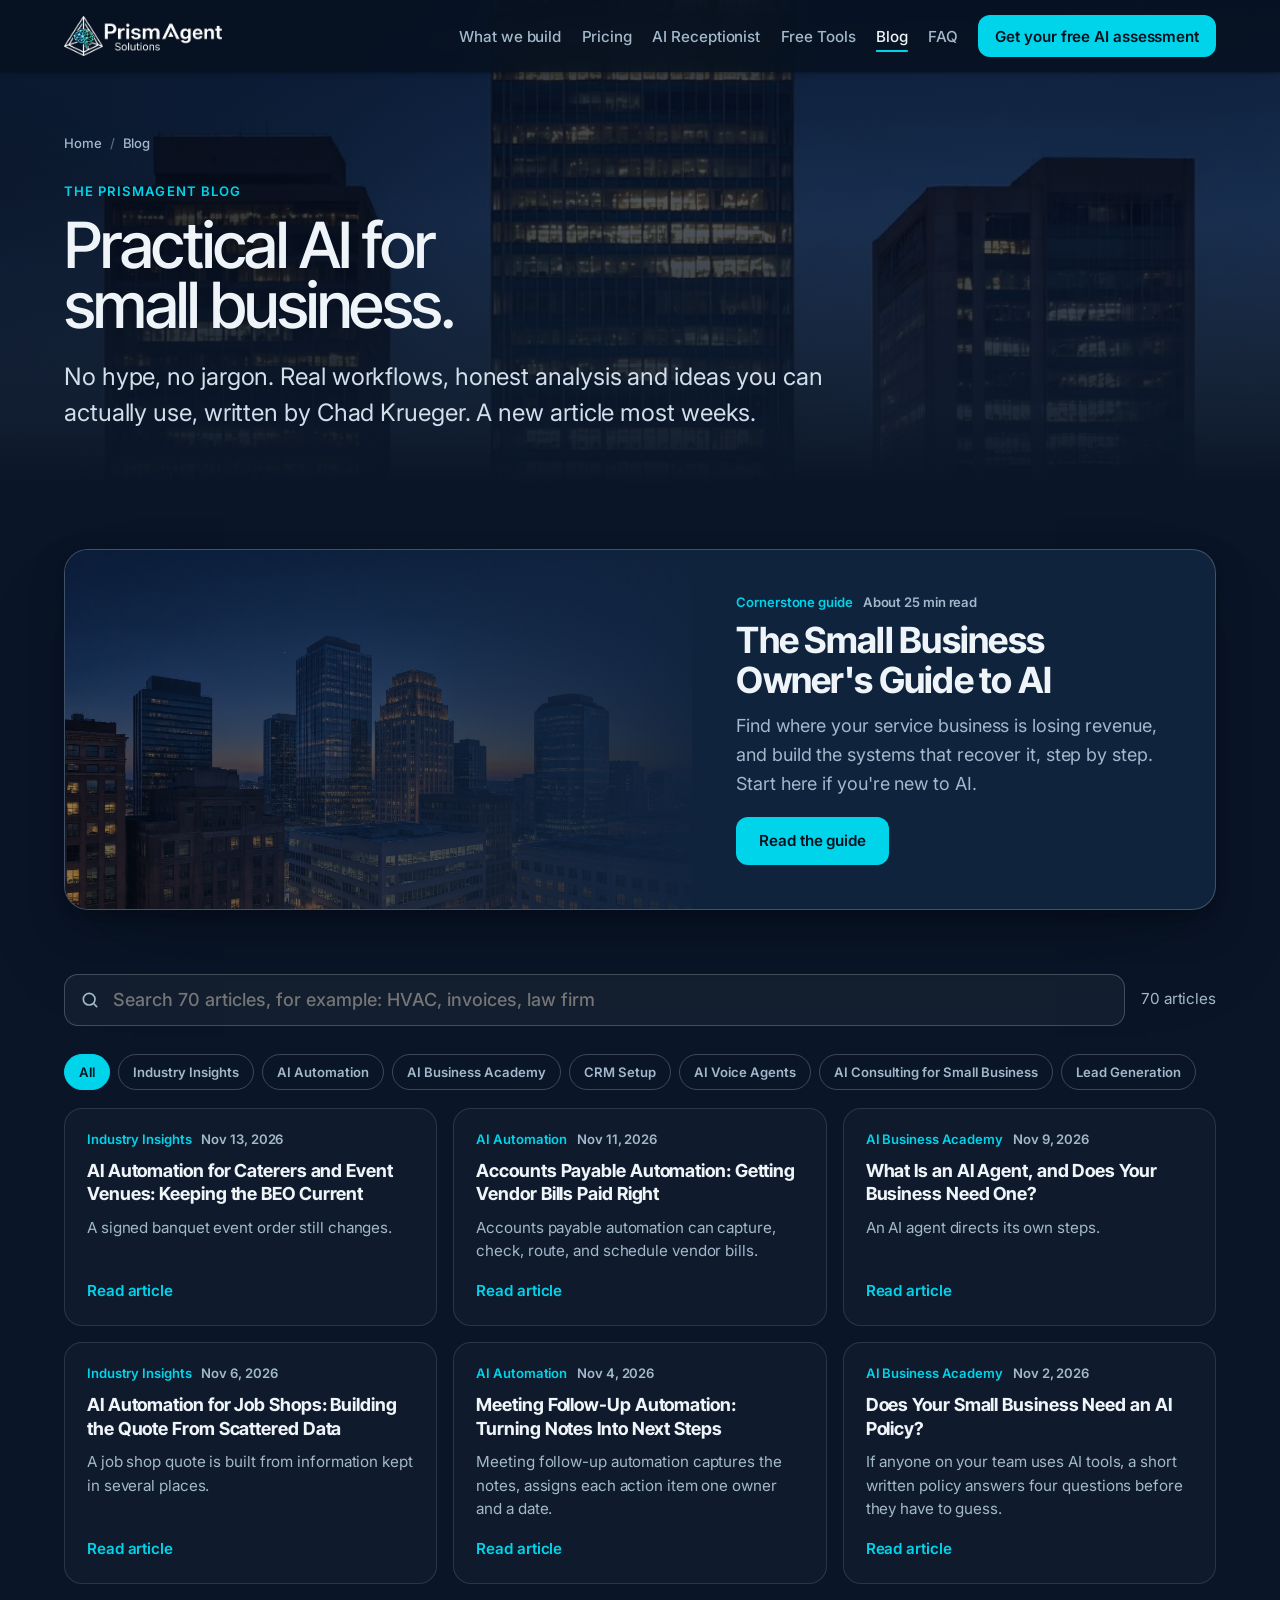
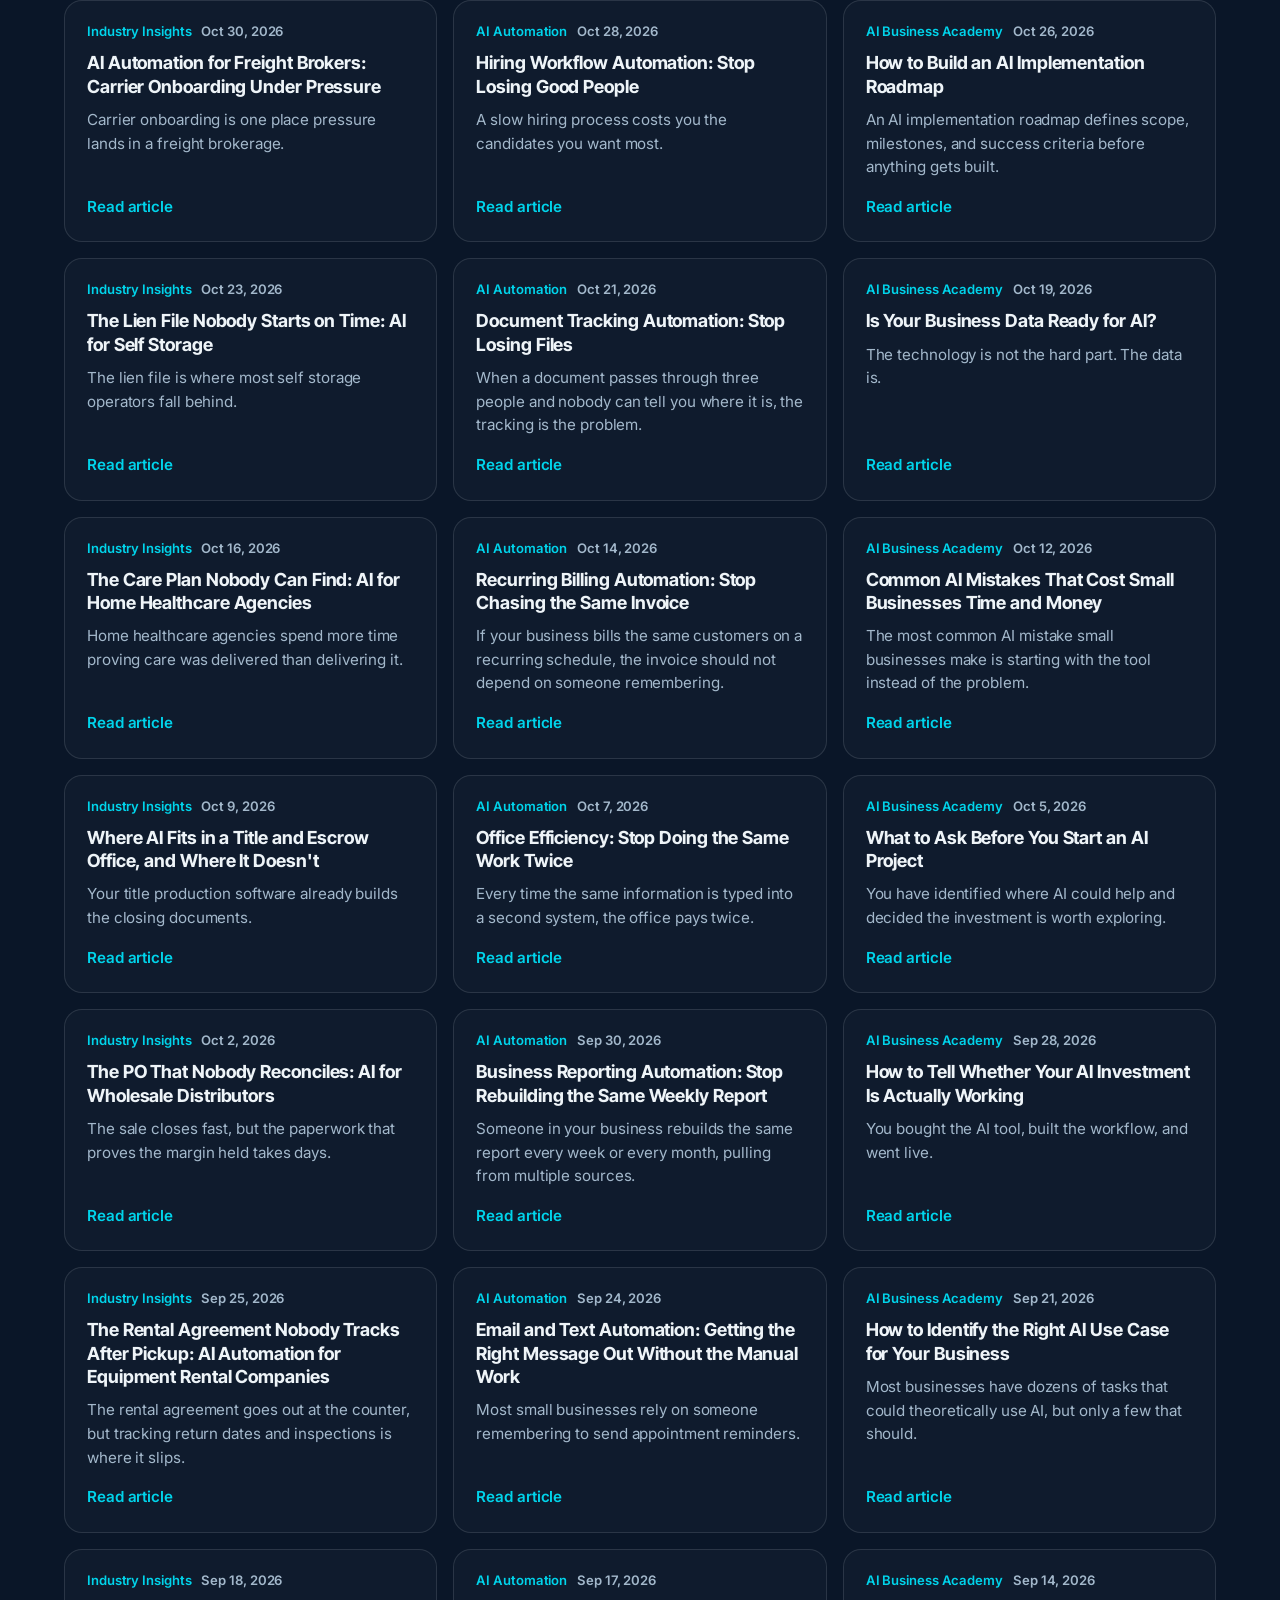
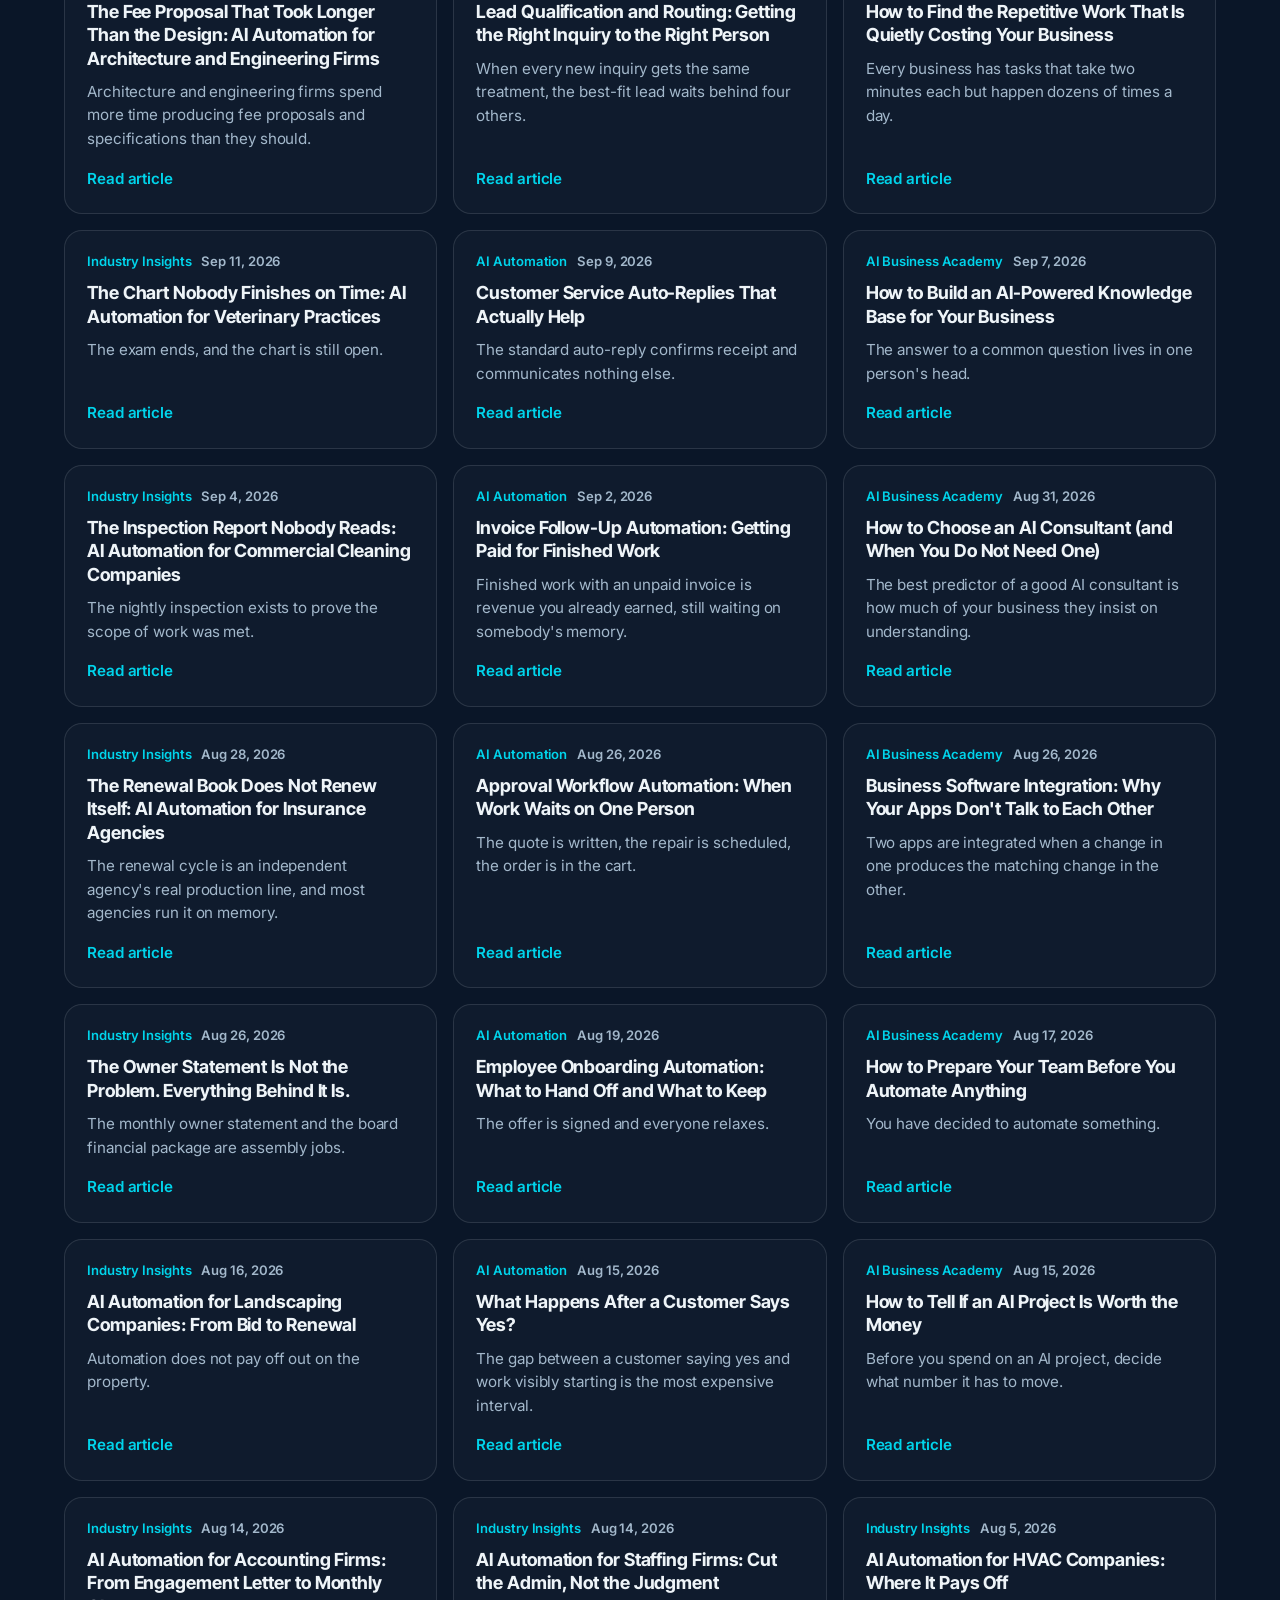
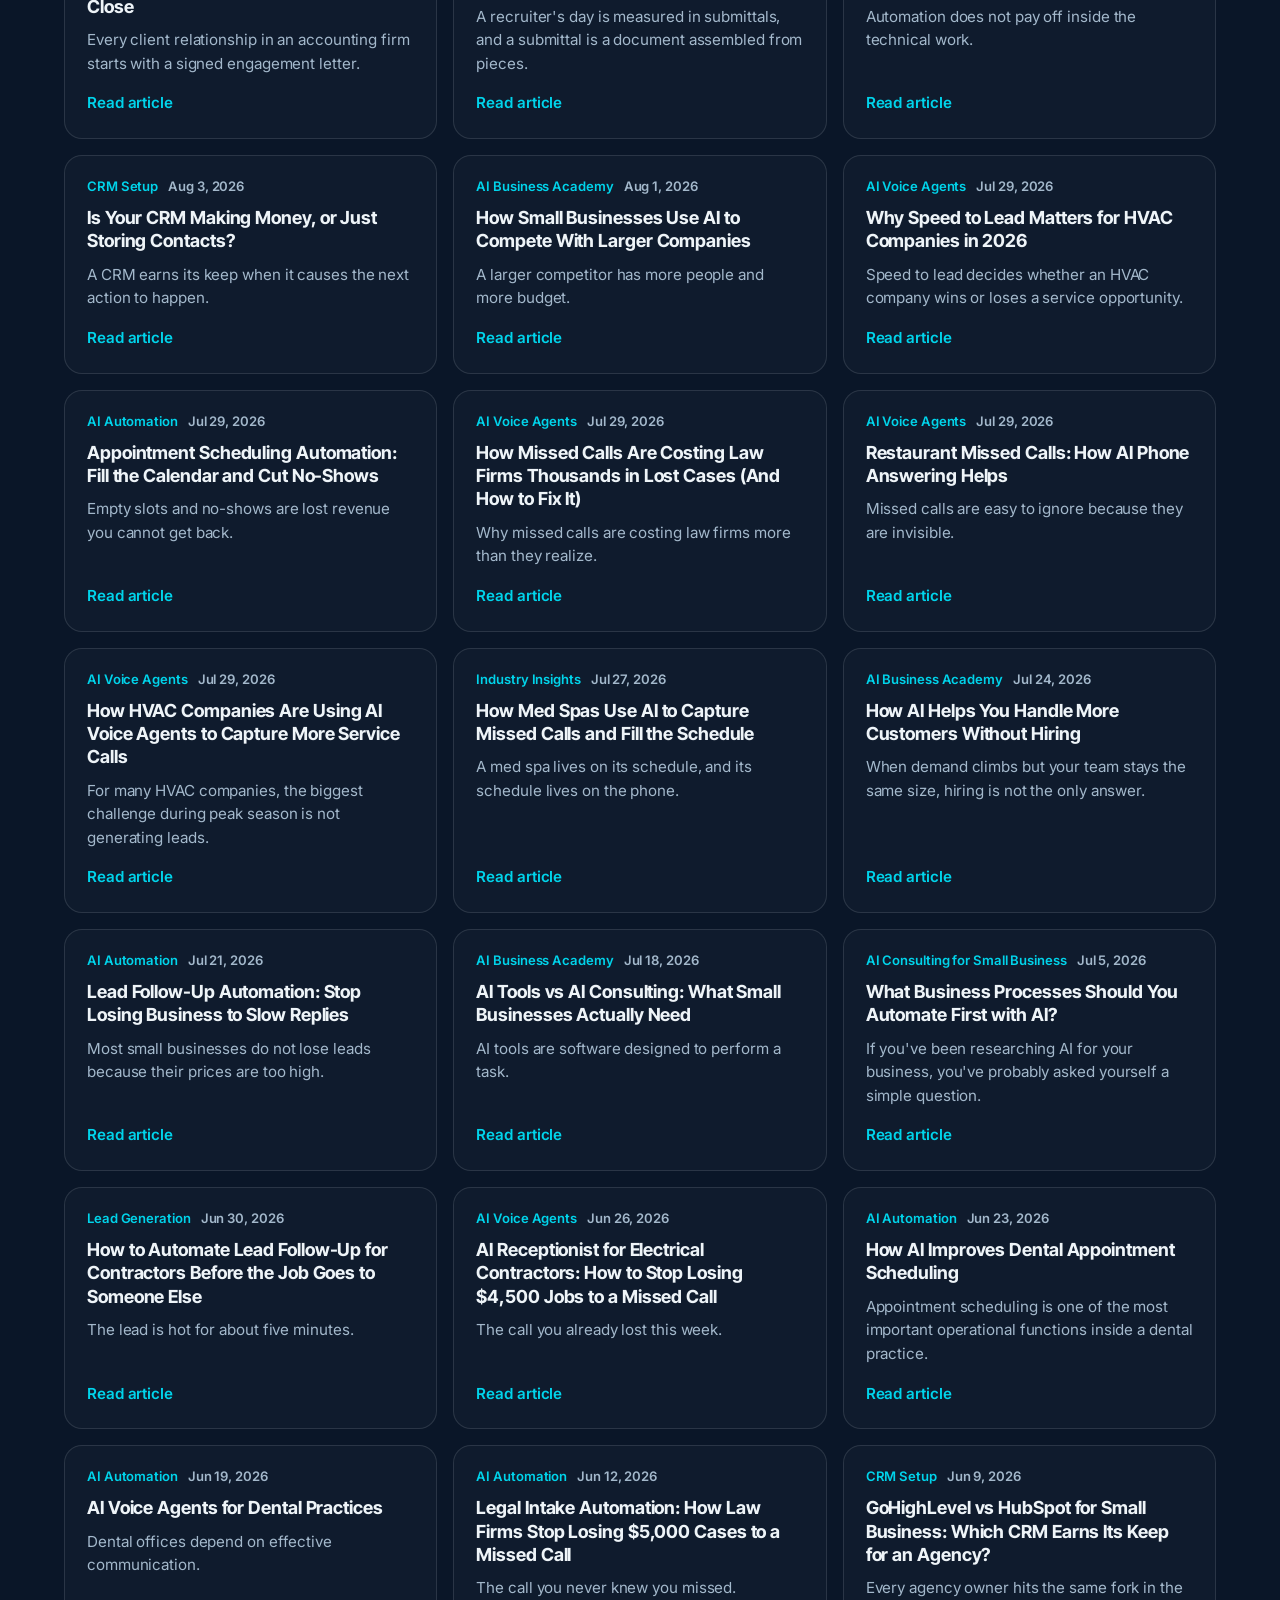
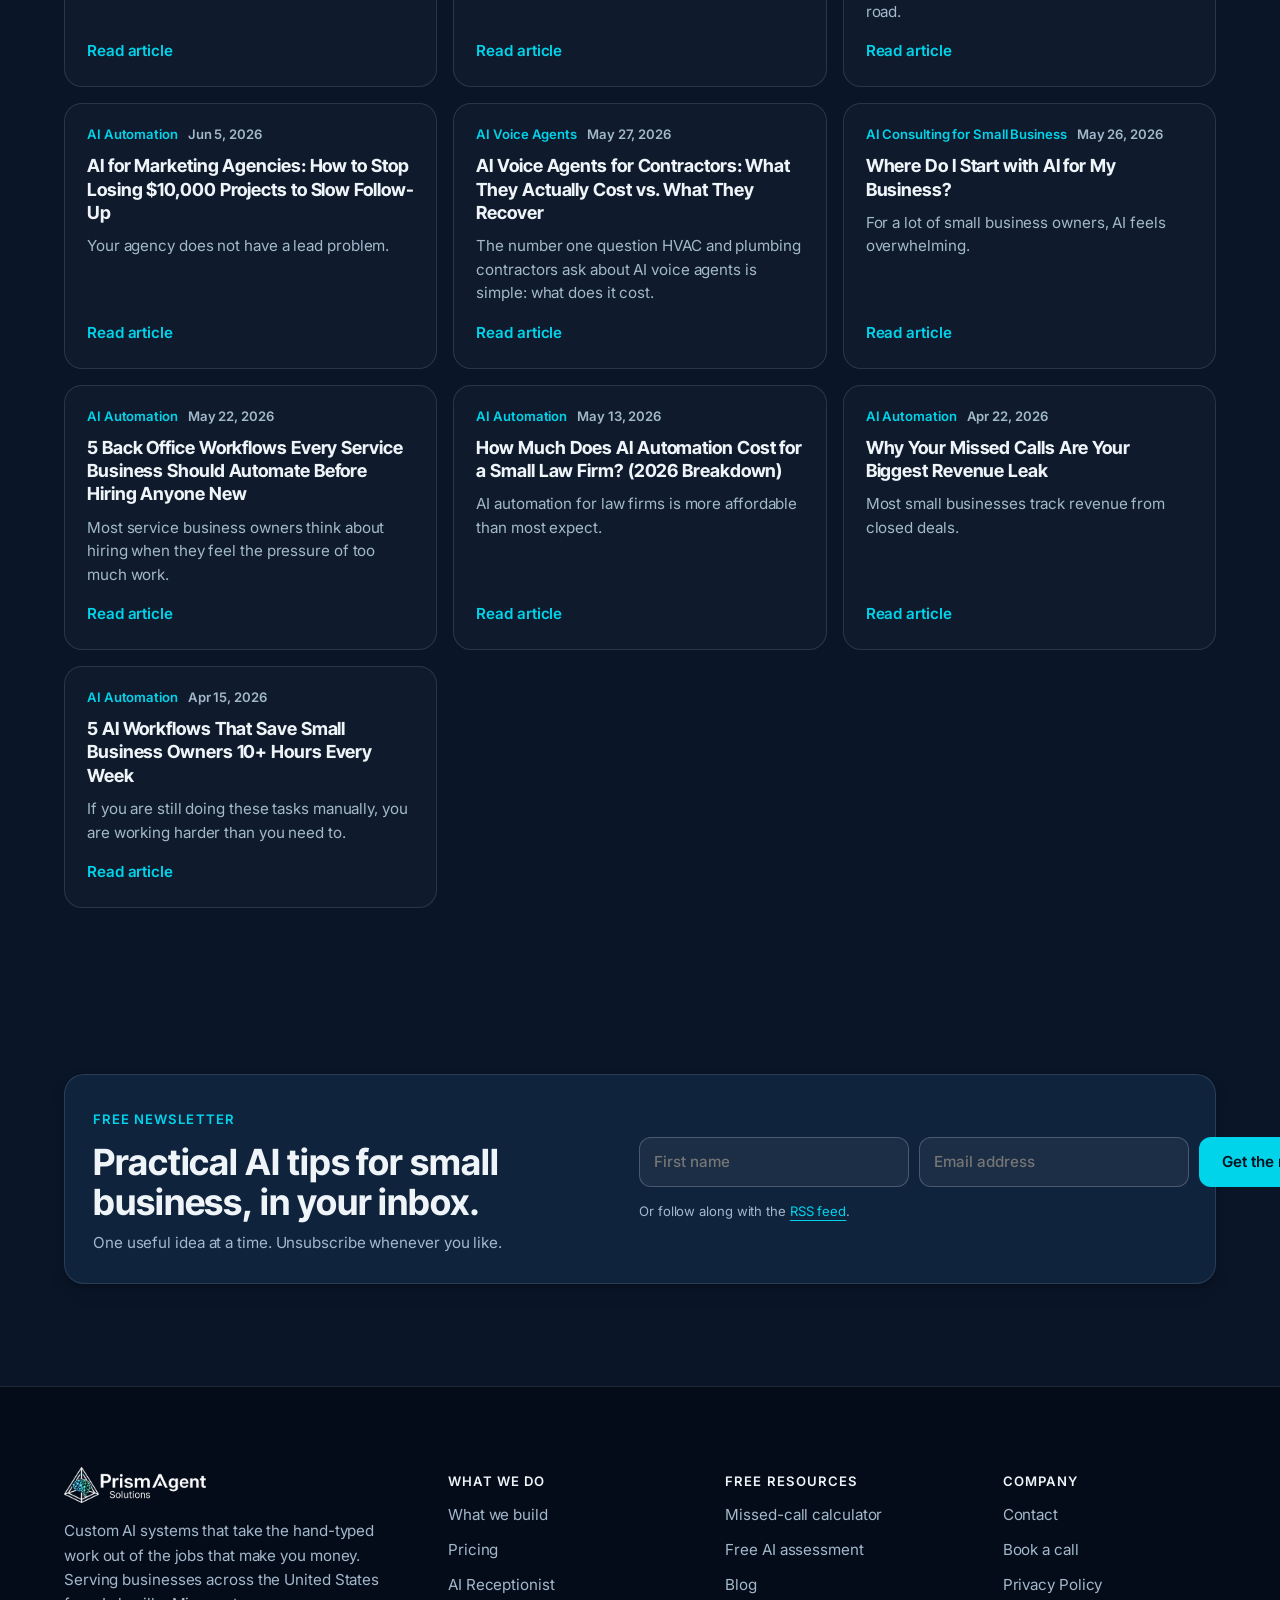
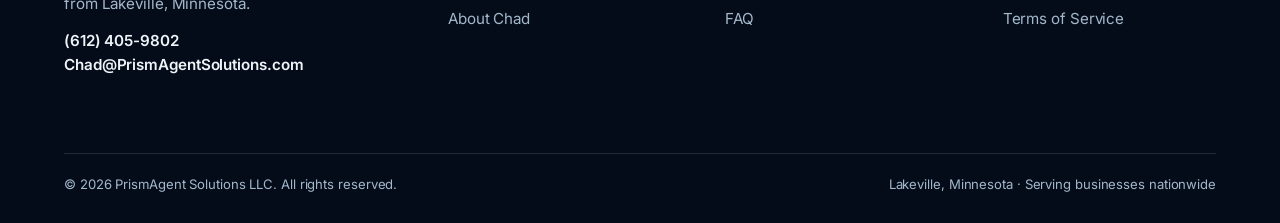
==== blog/index.html @ f9f669f8 "Full site rebuild: long homepage plus AI Receptionist, Free Tools calculator, FAQ, blog index and ar" ====
<!doctype html>
<html lang="en" class="no-js">
<head>
<meta charset="utf-8">
<meta name="viewport" content="width=device-width, initial-scale=1, viewport-fit=cover">
<title>Practical AI for Small Business: The PrismAgent Blog</title>
<meta name="description" content="Practical AI for small business owners: real workflows, honest analysis and playbooks for contractors, law firms, clinics and agencies. No hype, no jargon.">
<link rel="canonical" href="https://www.prismagentsolutions.com/blog">
<meta name="robots" content="noindex, nofollow"><!-- DEMO-ONLY: remove on the live site -->
<meta property="og:type" content="website">
<meta property="og:site_name" content="PrismAgent Solutions">
<meta property="og:title" content="Practical AI for Small Business: The PrismAgent Blog">
<meta property="og:description" content="Practical AI for small business owners: real workflows, honest analysis and playbooks for contractors, law firms, clinics and agencies. No hype, no jargon.">
<meta property="og:url" content="https://www.prismagentsolutions.com/blog">
<meta property="og:image" content="https://www.prismagentsolutions.com/home/assets/og-image.jpg">
<meta property="og:image:width" content="1200"><meta property="og:image:height" content="630">
<meta property="og:image:alt" content="PrismAgent Solutions: a city skyline at night with lit office windows">
<meta name="twitter:card" content="summary_large_image">
<meta name="twitter:title" content="Practical AI for Small Business: The PrismAgent Blog">
<meta name="twitter:description" content="Practical AI for small business owners: real workflows, honest analysis and playbooks for contractors, law firms, clinics and agencies. No hype, no jargon.">
<meta name="twitter:image" content="https://www.prismagentsolutions.com/home/assets/og-image.jpg">
<meta name="theme-color" content="#0A1628">
<link rel="icon" href="data:image/svg+xml,<svg xmlns='http://www.w3.org/2000/svg' viewBox='0 0 32 32'><rect width='32' height='32' rx='7' fill='%230A1628'/><path d='M16 6 26 25H6Z' fill='none' stroke='%2300D4EB' stroke-width='2.4' stroke-linejoin='round'/></svg>">
<link rel="alternate" type="application/rss+xml" title="PrismAgent Solutions blog" href="https://www.prismagentsolutions.com/rss.xml">
<link rel="preconnect" href="https://fonts.googleapis.com">
<link rel="preconnect" href="https://fonts.gstatic.com" crossorigin>
<link href="https://fonts.googleapis.com/css2?family=Inter+Tight:wght@500;600;700;800&family=Inter:wght@400;500;600&display=swap" rel="stylesheet">
<link rel="stylesheet" href="../scrollcraft.css">
<link rel="stylesheet" href="../assets/site.css">
<script>document.documentElement.classList.remove("no-js")</script>
<noscript><style>[data-sc-in],[data-sc-stagger]>*,[data-sc-cue]{opacity:1!important;transform:none!important}</style></noscript>
<script type="application/ld+json">{"@context":"https://schema.org","@graph":[{"@type":["Organization","ProfessionalService"],"@id":"https://www.prismagentsolutions.com/#org","name":"PrismAgent Solutions","legalName":"PrismAgent Solutions LLC","url":"https://www.prismagentsolutions.com/","logo":"https://www.prismagentsolutions.com/home/assets/logo-dark.webp","image":"https://www.prismagentsolutions.com/home/assets/og-image.jpg","description":"PrismAgent Solutions builds custom AI systems for small and mid-size businesses across the United States: reports that publish themselves, proposals and work orders that build themselves, numbers pulled out of old software into dashboards owners actually read, and calls and leads answered day or night. Built inside the tools you already use, checked by your people, measured in dollars.","telephone":"+1-612-405-9802","email":"Chad@PrismAgentSolutions.com","address":{"@type":"PostalAddress","addressLocality":"Lakeville","addressRegion":"MN","addressCountry":"US"},"areaServed":{"@type":"Country","name":"United States"},"founder":{"@id":"https://www.prismagentsolutions.com/#chad"},"knowsAbout":["AI automation for small business","AI voice agents","AI receptionist","document automation","proposal automation","business reporting automation","private AI","GoHighLevel CRM","n8n workflow automation"]},{"@type":"WebSite","@id":"https://www.prismagentsolutions.com/#website","url":"https://www.prismagentsolutions.com/","name":"PrismAgent Solutions","publisher":{"@id":"https://www.prismagentsolutions.com/#org"},"inLanguage":"en-US"},{"@type":"Person","@id":"https://www.prismagentsolutions.com/#chad","name":"Chad Krueger","jobTitle":"Founder","worksFor":{"@id":"https://www.prismagentsolutions.com/#org"},"url":"https://www.prismagentsolutions.com/#about"},{"@type":"Blog","@id":"https://www.prismagentsolutions.com/blog#blog","name":"PrismAgent Solutions Blog","url":"https://www.prismagentsolutions.com/blog","description":"Practical AI for small business: real workflows, honest analysis and ideas you can use.","publisher":{"@id":"https://www.prismagentsolutions.com/#org"},"blogPost":[{"@type":"BlogPosting","headline":"AI Automation for Caterers and Event Venues: Keeping the BEO Current","url":"https://www.prismagentsolutions.com/blog/ai-automation-for-caterers-and-event-venues","datePublished":"2026-11-13","author":{"@id":"https://www.prismagentsolutions.com/#chad"}},{"@type":"BlogPosting","headline":"Accounts Payable Automation: Getting Vendor Bills Paid Right","url":"https://www.prismagentsolutions.com/blog/accounts-payable-automation","datePublished":"2026-11-11","author":{"@id":"https://www.prismagentsolutions.com/#chad"}},{"@type":"BlogPosting","headline":"What Is an AI Agent, and Does Your Business Need One?","url":"https://www.prismagentsolutions.com/blog/what-is-an-ai-agent","datePublished":"2026-11-09","author":{"@id":"https://www.prismagentsolutions.com/#chad"}},{"@type":"BlogPosting","headline":"AI Automation for Job Shops: Building the Quote From Scattered Data","url":"https://www.prismagentsolutions.com/blog/ai-automation-for-job-shops","datePublished":"2026-11-06","author":{"@id":"https://www.prismagentsolutions.com/#chad"}},{"@type":"BlogPosting","headline":"Meeting Follow-Up Automation: Turning Notes Into Next Steps","url":"https://www.prismagentsolutions.com/blog/meeting-follow-up-automation","datePublished":"2026-11-04","author":{"@id":"https://www.prismagentsolutions.com/#chad"}},{"@type":"BlogPosting","headline":"Does Your Small Business Need an AI Policy?","url":"https://www.prismagentsolutions.com/blog/ai-policy-for-small-business","datePublished":"2026-11-02","author":{"@id":"https://www.prismagentsolutions.com/#chad"}},{"@type":"BlogPosting","headline":"AI Automation for Freight Brokers: Carrier Onboarding Under Pressure","url":"https://www.prismagentsolutions.com/blog/ai-automation-freight-brokers","datePublished":"2026-10-30","author":{"@id":"https://www.prismagentsolutions.com/#chad"}},{"@type":"BlogPosting","headline":"Hiring Workflow Automation: Stop Losing Good People","url":"https://www.prismagentsolutions.com/blog/hiring-workflow-automation","datePublished":"2026-10-28","author":{"@id":"https://www.prismagentsolutions.com/#chad"}},{"@type":"BlogPosting","headline":"How to Build an AI Implementation Roadmap","url":"https://www.prismagentsolutions.com/blog/ai-implementation-roadmap-small-business","datePublished":"2026-10-26","author":{"@id":"https://www.prismagentsolutions.com/#chad"}},{"@type":"BlogPosting","headline":"The Lien File Nobody Starts on Time: AI for Self Storage","url":"https://www.prismagentsolutions.com/blog/ai-automation-self-storage-operators","datePublished":"2026-10-23","author":{"@id":"https://www.prismagentsolutions.com/#chad"}},{"@type":"BlogPosting","headline":"Document Tracking Automation: Stop Losing Files","url":"https://www.prismagentsolutions.com/blog/document-tracking-automation","datePublished":"2026-10-21","author":{"@id":"https://www.prismagentsolutions.com/#chad"}},{"@type":"BlogPosting","headline":"Is Your Business Data Ready for AI?","url":"https://www.prismagentsolutions.com/blog/data-readiness-for-ai","datePublished":"2026-10-19","author":{"@id":"https://www.prismagentsolutions.com/#chad"}}]},{"@type":"BreadcrumbList","itemListElement":[{"@type":"ListItem","position":1,"name":"Home","item":"https://www.prismagentsolutions.com/"},{"@type":"ListItem","position":2,"name":"Blog","item":"https://www.prismagentsolutions.com/blog"}]}]}</script>
<style>
.filters { display: flex; gap: 8px; flex-wrap: wrap; margin: 0 0 18px; }
.chip { border: 1px solid var(--sc-hairline-strong); background: transparent; color: var(--sc-ink-soft); border-radius: 999px; padding: 9px 14px; font: 600 var(--sc-t-xs) var(--sc-font-text); cursor: pointer; }
.chip:hover { color: var(--sc-ink); border-color: var(--sc-ink-soft); }
.chip[aria-pressed="true"] { background: var(--sc-accent); border-color: var(--sc-accent); color: var(--sc-accent-ink); }
.tools { display: grid; grid-template-columns: minmax(0, 1fr) auto; gap: 16px; align-items: center; margin: 0 0 28px; }
.tools .search { margin: 0; }
.count { color: var(--sc-ink-soft); font-size: var(--sc-t-sm); }
.search { position: relative; }
.search input { width: 100%; min-height: 52px; padding: 0 18px 0 48px; border-radius: 14px; border: 1px solid var(--sc-hairline-strong); background: rgba(255,255,255,.04); color: var(--sc-ink); font: 500 var(--sc-t-base) var(--sc-font-text); }
.search input:focus { outline: 2px solid var(--sc-accent); }
.search svg { position: absolute; left: 16px; top: 50%; width: 20px; height: 20px; transform: translateY(-50%); color: var(--sc-ink-soft); }
.feature { display: grid; grid-template-columns: minmax(0, 1.2fr) minmax(0, 1fr); gap: 0; border-radius: 24px; overflow: hidden; border: 1px solid var(--sc-hairline-strong); background: var(--sc-surface); text-decoration: none; margin: 0 0 clamp(2.5rem, 5vw, 4rem); box-shadow: var(--sc-e3); }
.feature .art { position: relative; min-height: 300px; background: url(../assets/hero-plate.webp) 60% 60% / cover; }
.feature .art::after { content: ""; position: absolute; inset: 0; background: linear-gradient(90deg, rgba(10,22,40,.1), rgba(16,35,61,.95)), linear-gradient(180deg, rgba(5,12,25,.35), rgba(5,12,25,.35)); }
.feature .txt { padding: clamp(24px, 3.5vw, 44px); display: flex; flex-direction: column; justify-content: center; }
.feature h2 { margin: 10px 0 12px; font: 700 var(--sc-t-xl)/1.12 var(--sc-font-display); letter-spacing: var(--sc-track-snug); }
.feature p { margin: 0 0 18px; color: var(--sc-ink-soft); line-height: 1.6; }
.feature:hover h2 { color: #fff; text-decoration: underline; text-decoration-color: var(--sc-accent); text-underline-offset: 6px; }
.meta { font: 600 var(--sc-t-xs) var(--sc-font-text); color: var(--sc-ink-soft); display: flex; gap: 10px; flex-wrap: wrap; align-items: center; }
.meta .cat { color: var(--sc-accent); }
.grid { display: grid; grid-template-columns: repeat(3, minmax(0, 1fr)); gap: 16px; }
.post { display: flex; flex-direction: column; padding: 22px; border-radius: 18px; border: 1px solid var(--sc-hairline); background: rgba(255,255,255,.025); text-decoration: none; transition: border-color .15s ease, transform .15s ease, background-color .15s ease; }
.post:hover { border-color: color-mix(in oklab, var(--sc-accent) 50%, transparent); background: rgba(255,255,255,.045); transform: translateY(-2px); }
.post h3 { margin: 12px 0 10px; font: 700 var(--sc-t-base)/1.3 var(--sc-font-display); }
.post p { margin: 0 0 16px; color: var(--sc-ink-soft); font-size: var(--sc-t-sm); line-height: 1.55; }
.post .more { margin-top: auto; color: var(--sc-accent); font-weight: 600; font-size: var(--sc-t-sm); }
.empty { display: none; color: var(--sc-ink-soft); padding: 24px 0; }
.news { display: grid; grid-template-columns: minmax(0, 1fr) minmax(0, 1.1fr); gap: clamp(1.5rem, 4vw, 3rem); align-items: center; }
.news form { display: grid; grid-template-columns: 1fr 1.4fr auto; gap: 10px; }
.news input { min-height: 50px; padding: 0 14px; border-radius: 12px; border: 1px solid var(--sc-hairline-strong); background: rgba(255,255,255,.05); color: var(--sc-ink); font: 500 var(--sc-t-sm) var(--sc-font-text); }
.news .ok { grid-column: 1 / -1; margin: 4px 0 0; font-size: var(--sc-t-xs); color: var(--sc-ink-soft); }
@media (max-width: 1000px) { .grid { grid-template-columns: 1fr 1fr; } .feature { grid-template-columns: 1fr; } .feature .art { min-height: 180px; } .news { grid-template-columns: 1fr; } }
@media (max-width: 640px) { .grid { grid-template-columns: 1fr; } .tools { grid-template-columns: 1fr; } .news form { grid-template-columns: 1fr; } }
</style>
</head>
<body>
<a class="skip" href="#main">Skip to content</a>
<header class="site-bar is-page" id="bar">
  <a class="mark" href="../index.html" aria-label="PrismAgent Solutions, home"><img src="../assets/logo-white.webp" width="379" height="96" alt="PrismAgent Solutions"></a>
  <nav aria-label="Main">
    <a class="nav-link" href="../index.html#build">What we build</a>
    <a class="nav-link" href="../index.html#start">Pricing</a>
    <a class="nav-link" href="../ai-receptionist.html">AI Receptionist</a>
    <a class="nav-link" href="../missed-call-calculator.html">Free Tools</a>
    <a class="nav-link" href="../blog/index.html" aria-current="page">Blog</a>
    <a class="nav-link" href="../faq.html">FAQ</a>
    <a class="btn btn--accent" href="../missed-call-calculator.html#assessment" data-assess><span class="long">Get your free AI assessment</span><span class="short">Free assessment</span></a>
  </nav>
  <button class="menu-btn" id="menuOpen" type="button" aria-label="Open menu" aria-expanded="false" aria-controls="sheet"><svg viewBox="0 0 24 24" fill="none" stroke="currentColor" stroke-width="2" stroke-linecap="round"><path d="M4 7h16M4 12h16M4 17h16"/></svg></button>
</header>
<div class="sheet" id="sheet" role="dialog" aria-modal="true" aria-label="Menu">
  <div class="sheet__top"><img src="../assets/logo-white.webp" width="379" height="96" alt="PrismAgent Solutions"><button class="menu-btn" id="menuClose" type="button" aria-label="Close menu" style="display:inline-grid;place-items:center"><svg viewBox="0 0 24 24" fill="none" stroke="currentColor" stroke-width="2" stroke-linecap="round"><path d="M6 6l12 12M18 6 6 18"/></svg></button></div>
  <ul>
      <li><a href="../index.html#build">What we build</a></li>
      <li><a href="../index.html#start">Pricing</a></li>
      <li><a href="../index.html#about">About Chad</a></li>
      <li><a href="../ai-receptionist.html">AI Receptionist</a></li>
      <li><a href="../missed-call-calculator.html">Free Tools</a></li>
      <li><a href="../blog/index.html">Blog</a></li>
      <li><a href="../faq.html">FAQ</a></li>
      <li><a href="../index.html#contact">Contact</a></li>
  </ul>
  <a class="btn btn--accent" href="../missed-call-calculator.html#assessment" data-assess>Get your free AI assessment</a>
  <p class="call">Or call <a href="tel:+16124059802">(612) 405-9802</a></p>
</div>

<main id="main">
  <section class="page-hero">
    <div class="page-hero__sky" aria-hidden="true">
      <picture><source media="(max-width: 700px)" srcset="../assets/hero-plate-m.webp"><img src="../assets/hero-plate.webp" alt="" fetchpriority="high"></picture>
      <picture><source media="(max-width: 700px)" srcset="../assets/hero-lights-m.webp"><img class="lights" src="../assets/hero-lights.webp" alt=""></picture>
    </div>
    <div class="sc-wrap">
      <nav class="crumbs" aria-label="Breadcrumb"><a href="../index.html">Home</a><span aria-hidden="true">/</span><span>Blog</span></nav>
      <span class="eyebrow">The PrismAgent blog</span>
      <h1 class="sc-display sc-display--lg">Practical AI for small business.</h1>
      <p class="sc-body">No hype, no jargon. Real workflows, honest analysis and ideas you can actually use, written by Chad Krueger. A new article most weeks.</p>
    </div>
  </section>
  <section class="section--tight">
    <div class="sc-wrap">
      <a class="feature" href="small-business-owners-guide-to-ai.html">
        <span class="art" aria-hidden="true"></span>
        <span class="txt">
          <span class="meta"><span class="cat">Cornerstone guide</span><span>About 25 min read</span></span>
          <h2>The Small Business Owner's Guide to AI</h2>
          <p>Find where your service business is losing revenue, and build the systems that recover it, step by step. Start here if you're new to AI.</p>
          <span class="btn btn--accent" style="align-self:flex-start">Read the guide</span>
        </span>
      </a>
      <div class="tools">
        <div class="search" role="search">
          <svg viewBox="0 0 24 24" fill="none" stroke="currentColor" stroke-width="2" stroke-linecap="round" aria-hidden="true"><circle cx="11" cy="11" r="7"/><path d="m20 20-3.5-3.5"/></svg>
          <label class="vh" for="q">Search articles</label>
          <input id="q" type="search" placeholder="Search 70 articles, for example: HVAC, invoices, law firm" autocomplete="off">
        </div>
        <span class="count" id="count" aria-live="polite">70 articles</span>
      </div>
      <div class="filters" role="group" aria-label="Filter by topic"><button class="chip" type="button" aria-pressed="true" data-cat="">All</button><button class="chip" type="button" aria-pressed="false" data-cat="Industry Insights">Industry Insights</button><button class="chip" type="button" aria-pressed="false" data-cat="AI Automation">AI Automation</button><button class="chip" type="button" aria-pressed="false" data-cat="AI Business Academy">AI Business Academy</button><button class="chip" type="button" aria-pressed="false" data-cat="CRM Setup">CRM Setup</button><button class="chip" type="button" aria-pressed="false" data-cat="AI Voice Agents">AI Voice Agents</button><button class="chip" type="button" aria-pressed="false" data-cat="AI Consulting for Small Business">AI Consulting for Small Business</button><button class="chip" type="button" aria-pressed="false" data-cat="Lead Generation">Lead Generation</button></div>
      <div class="grid" id="grid">
      <a class="post" href="https://www.prismagentsolutions.com/blog/ai-automation-for-caterers-and-event-venues" data-cat="Industry Insights"><span class="meta"><span class="cat">Industry Insights</span><time datetime="2026-11-13">Nov 13, 2026</time></span><h3>AI Automation for Caterers and Event Venues: Keeping the BEO Current</h3><p>A signed banquet event order still changes.</p><span class="more">Read article</span></a>
      <a class="post" href="https://www.prismagentsolutions.com/blog/accounts-payable-automation" data-cat="AI Automation"><span class="meta"><span class="cat">AI Automation</span><time datetime="2026-11-11">Nov 11, 2026</time></span><h3>Accounts Payable Automation: Getting Vendor Bills Paid Right</h3><p>Accounts payable automation can capture, check, route, and schedule vendor bills.</p><span class="more">Read article</span></a>
      <a class="post" href="https://www.prismagentsolutions.com/blog/what-is-an-ai-agent" data-cat="AI Business Academy"><span class="meta"><span class="cat">AI Business Academy</span><time datetime="2026-11-09">Nov 9, 2026</time></span><h3>What Is an AI Agent, and Does Your Business Need One?</h3><p>An AI agent directs its own steps.</p><span class="more">Read article</span></a>
      <a class="post" href="https://www.prismagentsolutions.com/blog/ai-automation-for-job-shops" data-cat="Industry Insights"><span class="meta"><span class="cat">Industry Insights</span><time datetime="2026-11-06">Nov 6, 2026</time></span><h3>AI Automation for Job Shops: Building the Quote From Scattered Data</h3><p>A job shop quote is built from information kept in several places.</p><span class="more">Read article</span></a>
      <a class="post" href="https://www.prismagentsolutions.com/blog/meeting-follow-up-automation" data-cat="AI Automation"><span class="meta"><span class="cat">AI Automation</span><time datetime="2026-11-04">Nov 4, 2026</time></span><h3>Meeting Follow-Up Automation: Turning Notes Into Next Steps</h3><p>Meeting follow-up automation captures the notes, assigns each action item one owner and a date.</p><span class="more">Read article</span></a>
      <a class="post" href="https://www.prismagentsolutions.com/blog/ai-policy-for-small-business" data-cat="AI Business Academy"><span class="meta"><span class="cat">AI Business Academy</span><time datetime="2026-11-02">Nov 2, 2026</time></span><h3>Does Your Small Business Need an AI Policy?</h3><p>If anyone on your team uses AI tools, a short written policy answers four questions before they have to guess.</p><span class="more">Read article</span></a>
      <a class="post" href="https://www.prismagentsolutions.com/blog/ai-automation-freight-brokers" data-cat="Industry Insights"><span class="meta"><span class="cat">Industry Insights</span><time datetime="2026-10-30">Oct 30, 2026</time></span><h3>AI Automation for Freight Brokers: Carrier Onboarding Under Pressure</h3><p>Carrier onboarding is one place pressure lands in a freight brokerage.</p><span class="more">Read article</span></a>
      <a class="post" href="https://www.prismagentsolutions.com/blog/hiring-workflow-automation" data-cat="AI Automation"><span class="meta"><span class="cat">AI Automation</span><time datetime="2026-10-28">Oct 28, 2026</time></span><h3>Hiring Workflow Automation: Stop Losing Good People</h3><p>A slow hiring process costs you the candidates you want most.</p><span class="more">Read article</span></a>
      <a class="post" href="https://www.prismagentsolutions.com/blog/ai-implementation-roadmap-small-business" data-cat="AI Business Academy"><span class="meta"><span class="cat">AI Business Academy</span><time datetime="2026-10-26">Oct 26, 2026</time></span><h3>How to Build an AI Implementation Roadmap</h3><p>An AI implementation roadmap defines scope, milestones, and success criteria before anything gets built.</p><span class="more">Read article</span></a>
      <a class="post" href="https://www.prismagentsolutions.com/blog/ai-automation-self-storage-operators" data-cat="Industry Insights"><span class="meta"><span class="cat">Industry Insights</span><time datetime="2026-10-23">Oct 23, 2026</time></span><h3>The Lien File Nobody Starts on Time: AI for Self Storage</h3><p>The lien file is where most self storage operators fall behind.</p><span class="more">Read article</span></a>
      <a class="post" href="https://www.prismagentsolutions.com/blog/document-tracking-automation" data-cat="AI Automation"><span class="meta"><span class="cat">AI Automation</span><time datetime="2026-10-21">Oct 21, 2026</time></span><h3>Document Tracking Automation: Stop Losing Files</h3><p>When a document passes through three people and nobody can tell you where it is, the tracking is the problem.</p><span class="more">Read article</span></a>
      <a class="post" href="https://www.prismagentsolutions.com/blog/data-readiness-for-ai" data-cat="AI Business Academy"><span class="meta"><span class="cat">AI Business Academy</span><time datetime="2026-10-19">Oct 19, 2026</time></span><h3>Is Your Business Data Ready for AI?</h3><p>The technology is not the hard part. The data is.</p><span class="more">Read article</span></a>
      <a class="post" href="https://www.prismagentsolutions.com/blog/ai-automation-for-home-healthcare-agencies" data-cat="Industry Insights"><span class="meta"><span class="cat">Industry Insights</span><time datetime="2026-10-16">Oct 16, 2026</time></span><h3>The Care Plan Nobody Can Find: AI for Home Healthcare Agencies</h3><p>Home healthcare agencies spend more time proving care was delivered than delivering it.</p><span class="more">Read article</span></a>
      <a class="post" href="https://www.prismagentsolutions.com/blog/recurring-billing-automation" data-cat="AI Automation"><span class="meta"><span class="cat">AI Automation</span><time datetime="2026-10-14">Oct 14, 2026</time></span><h3>Recurring Billing Automation: Stop Chasing the Same Invoice</h3><p>If your business bills the same customers on a recurring schedule, the invoice should not depend on someone remembering.</p><span class="more">Read article</span></a>
      <a class="post" href="https://www.prismagentsolutions.com/blog/common-ai-mistakes-small-business" data-cat="AI Business Academy"><span class="meta"><span class="cat">AI Business Academy</span><time datetime="2026-10-12">Oct 12, 2026</time></span><h3>Common AI Mistakes That Cost Small Businesses Time and Money</h3><p>The most common AI mistake small businesses make is starting with the tool instead of the problem.</p><span class="more">Read article</span></a>
      <a class="post" href="https://www.prismagentsolutions.com/blog/ai-automation-for-title-and-escrow" data-cat="Industry Insights"><span class="meta"><span class="cat">Industry Insights</span><time datetime="2026-10-09">Oct 9, 2026</time></span><h3>Where AI Fits in a Title and Escrow Office, and Where It Doesn&#x27;t</h3><p>Your title production software already builds the closing documents.</p><span class="more">Read article</span></a>
      <a class="post" href="https://www.prismagentsolutions.com/blog/office-efficiency-automation" data-cat="AI Automation"><span class="meta"><span class="cat">AI Automation</span><time datetime="2026-10-07">Oct 7, 2026</time></span><h3>Office Efficiency: Stop Doing the Same Work Twice</h3><p>Every time the same information is typed into a second system, the office pays twice.</p><span class="more">Read article</span></a>
      <a class="post" href="https://www.prismagentsolutions.com/blog/what-to-ask-before-starting-ai-project" data-cat="AI Business Academy"><span class="meta"><span class="cat">AI Business Academy</span><time datetime="2026-10-05">Oct 5, 2026</time></span><h3>What to Ask Before You Start an AI Project</h3><p>You have identified where AI could help and decided the investment is worth exploring.</p><span class="more">Read article</span></a>
      <a class="post" href="https://www.prismagentsolutions.com/blog/ai-automation-wholesale-distribution" data-cat="Industry Insights"><span class="meta"><span class="cat">Industry Insights</span><time datetime="2026-10-02">Oct 2, 2026</time></span><h3>The PO That Nobody Reconciles: AI for Wholesale Distributors</h3><p>The sale closes fast, but the paperwork that proves the margin held takes days.</p><span class="more">Read article</span></a>
      <a class="post" href="https://www.prismagentsolutions.com/blog/business-reporting-automation" data-cat="AI Automation"><span class="meta"><span class="cat">AI Automation</span><time datetime="2026-09-30">Sep 30, 2026</time></span><h3>Business Reporting Automation: Stop Rebuilding the Same Weekly Report</h3><p>Someone in your business rebuilds the same report every week or every month, pulling from multiple sources.</p><span class="more">Read article</span></a>
      <a class="post" href="https://www.prismagentsolutions.com/blog/is-my-ai-investment-working" data-cat="AI Business Academy"><span class="meta"><span class="cat">AI Business Academy</span><time datetime="2026-09-28">Sep 28, 2026</time></span><h3>How to Tell Whether Your AI Investment Is Actually Working</h3><p>You bought the AI tool, built the workflow, and went live.</p><span class="more">Read article</span></a>
      <a class="post" href="https://www.prismagentsolutions.com/blog/ai-automation-equipment-rental-companies" data-cat="Industry Insights"><span class="meta"><span class="cat">Industry Insights</span><time datetime="2026-09-25">Sep 25, 2026</time></span><h3>The Rental Agreement Nobody Tracks After Pickup: AI Automation for Equipment Rental Companies</h3><p>The rental agreement goes out at the counter, but tracking return dates and inspections is where it slips.</p><span class="more">Read article</span></a>
      <a class="post" href="https://www.prismagentsolutions.com/blog/email-text-automation-small-business" data-cat="AI Automation"><span class="meta"><span class="cat">AI Automation</span><time datetime="2026-09-24">Sep 24, 2026</time></span><h3>Email and Text Automation: Getting the Right Message Out Without the Manual Work</h3><p>Most small businesses rely on someone remembering to send appointment reminders.</p><span class="more">Read article</span></a>
      <a class="post" href="https://www.prismagentsolutions.com/blog/identify-ai-use-case-small-business" data-cat="AI Business Academy"><span class="meta"><span class="cat">AI Business Academy</span><time datetime="2026-09-21">Sep 21, 2026</time></span><h3>How to Identify the Right AI Use Case for Your Business</h3><p>Most businesses have dozens of tasks that could theoretically use AI, but only a few that should.</p><span class="more">Read article</span></a>
      <a class="post" href="https://www.prismagentsolutions.com/blog/ai-automation-architecture-engineering-firms" data-cat="Industry Insights"><span class="meta"><span class="cat">Industry Insights</span><time datetime="2026-09-18">Sep 18, 2026</time></span><h3>The Fee Proposal That Took Longer Than the Design: AI Automation for Architecture and Engineering Firms</h3><p>Architecture and engineering firms spend more time producing fee proposals and specifications than they should.</p><span class="more">Read article</span></a>
      <a class="post" href="https://www.prismagentsolutions.com/blog/lead-qualification-and-routing" data-cat="AI Automation"><span class="meta"><span class="cat">AI Automation</span><time datetime="2026-09-17">Sep 17, 2026</time></span><h3>Lead Qualification and Routing: Getting the Right Inquiry to the Right Person</h3><p>When every new inquiry gets the same treatment, the best-fit lead waits behind four others.</p><span class="more">Read article</span></a>
      <a class="post" href="https://www.prismagentsolutions.com/blog/find-repetitive-work-costing-your-business" data-cat="AI Business Academy"><span class="meta"><span class="cat">AI Business Academy</span><time datetime="2026-09-14">Sep 14, 2026</time></span><h3>How to Find the Repetitive Work That Is Quietly Costing Your Business</h3><p>Every business has tasks that take two minutes each but happen dozens of times a day.</p><span class="more">Read article</span></a>
      <a class="post" href="https://www.prismagentsolutions.com/blog/ai-automation-for-veterinary-practices" data-cat="Industry Insights"><span class="meta"><span class="cat">Industry Insights</span><time datetime="2026-09-11">Sep 11, 2026</time></span><h3>The Chart Nobody Finishes on Time: AI Automation for Veterinary Practices</h3><p>The exam ends, and the chart is still open.</p><span class="more">Read article</span></a>
      <a class="post" href="https://www.prismagentsolutions.com/blog/customer-service-auto-replies" data-cat="AI Automation"><span class="meta"><span class="cat">AI Automation</span><time datetime="2026-09-09">Sep 9, 2026</time></span><h3>Customer Service Auto-Replies That Actually Help</h3><p>The standard auto-reply confirms receipt and communicates nothing else.</p><span class="more">Read article</span></a>
      <a class="post" href="https://www.prismagentsolutions.com/blog/knowledge-base-automation-small-business" data-cat="AI Business Academy"><span class="meta"><span class="cat">AI Business Academy</span><time datetime="2026-09-07">Sep 7, 2026</time></span><h3>How to Build an AI-Powered Knowledge Base for Your Business</h3><p>The answer to a common question lives in one person&#x27;s head.</p><span class="more">Read article</span></a>
      <a class="post" href="https://www.prismagentsolutions.com/blog/ai-automation-for-commercial-cleaning" data-cat="Industry Insights"><span class="meta"><span class="cat">Industry Insights</span><time datetime="2026-09-04">Sep 4, 2026</time></span><h3>The Inspection Report Nobody Reads: AI Automation for Commercial Cleaning Companies</h3><p>The nightly inspection exists to prove the scope of work was met.</p><span class="more">Read article</span></a>
      <a class="post" href="https://www.prismagentsolutions.com/blog/invoice-follow-up-automation" data-cat="AI Automation"><span class="meta"><span class="cat">AI Automation</span><time datetime="2026-09-02">Sep 2, 2026</time></span><h3>Invoice Follow-Up Automation: Getting Paid for Finished Work</h3><p>Finished work with an unpaid invoice is revenue you already earned, still waiting on somebody&#x27;s memory.</p><span class="more">Read article</span></a>
      <a class="post" href="https://www.prismagentsolutions.com/blog/how-to-choose-an-ai-consultant" data-cat="AI Business Academy"><span class="meta"><span class="cat">AI Business Academy</span><time datetime="2026-08-31">Aug 31, 2026</time></span><h3>How to Choose an AI Consultant (and When You Do Not Need One)</h3><p>The best predictor of a good AI consultant is how much of your business they insist on understanding.</p><span class="more">Read article</span></a>
      <a class="post" href="https://www.prismagentsolutions.com/blog/ai-automation-for-insurance-agencies" data-cat="Industry Insights"><span class="meta"><span class="cat">Industry Insights</span><time datetime="2026-08-28">Aug 28, 2026</time></span><h3>The Renewal Book Does Not Renew Itself: AI Automation for Insurance Agencies</h3><p>The renewal cycle is an independent agency&#x27;s real production line, and most agencies run it on memory.</p><span class="more">Read article</span></a>
      <a class="post" href="https://www.prismagentsolutions.com/blog/approval-workflow-automation" data-cat="AI Automation"><span class="meta"><span class="cat">AI Automation</span><time datetime="2026-08-26">Aug 26, 2026</time></span><h3>Approval Workflow Automation: When Work Waits on One Person</h3><p>The quote is written, the repair is scheduled, the order is in the cart.</p><span class="more">Read article</span></a>
      <a class="post" href="https://www.prismagentsolutions.com/blog/business-software-integration-small-business" data-cat="AI Business Academy"><span class="meta"><span class="cat">AI Business Academy</span><time datetime="2026-08-26">Aug 26, 2026</time></span><h3>Business Software Integration: Why Your Apps Don&#x27;t Talk to Each Other</h3><p>Two apps are integrated when a change in one produces the matching change in the other.</p><span class="more">Read article</span></a>
      <a class="post" href="https://www.prismagentsolutions.com/blog/property-management-automation" data-cat="Industry Insights"><span class="meta"><span class="cat">Industry Insights</span><time datetime="2026-08-26">Aug 26, 2026</time></span><h3>The Owner Statement Is Not the Problem. Everything Behind It Is.</h3><p>The monthly owner statement and the board financial package are assembly jobs.</p><span class="more">Read article</span></a>
      <a class="post" href="https://www.prismagentsolutions.com/blog/employee-onboarding-automation" data-cat="AI Automation"><span class="meta"><span class="cat">AI Automation</span><time datetime="2026-08-19">Aug 19, 2026</time></span><h3>Employee Onboarding Automation: What to Hand Off and What to Keep</h3><p>The offer is signed and everyone relaxes.</p><span class="more">Read article</span></a>
      <a class="post" href="https://www.prismagentsolutions.com/blog/prepare-your-team-for-ai" data-cat="AI Business Academy"><span class="meta"><span class="cat">AI Business Academy</span><time datetime="2026-08-17">Aug 17, 2026</time></span><h3>How to Prepare Your Team Before You Automate Anything</h3><p>You have decided to automate something.</p><span class="more">Read article</span></a>
      <a class="post" href="https://www.prismagentsolutions.com/blog/ai-automation-for-landscaping-companies" data-cat="Industry Insights"><span class="meta"><span class="cat">Industry Insights</span><time datetime="2026-08-16">Aug 16, 2026</time></span><h3>AI Automation for Landscaping Companies: From Bid to Renewal</h3><p>Automation does not pay off out on the property.</p><span class="more">Read article</span></a>
      <a class="post" href="https://www.prismagentsolutions.com/blog/client-onboarding-automation" data-cat="AI Automation"><span class="meta"><span class="cat">AI Automation</span><time datetime="2026-08-15">Aug 15, 2026</time></span><h3>What Happens After a Customer Says Yes?</h3><p>The gap between a customer saying yes and work visibly starting is the most expensive interval.</p><span class="more">Read article</span></a>
      <a class="post" href="https://www.prismagentsolutions.com/blog/is-an-ai-project-worth-it" data-cat="AI Business Academy"><span class="meta"><span class="cat">AI Business Academy</span><time datetime="2026-08-15">Aug 15, 2026</time></span><h3>How to Tell If an AI Project Is Worth the Money</h3><p>Before you spend on an AI project, decide what number it has to move.</p><span class="more">Read article</span></a>
      <a class="post" href="https://www.prismagentsolutions.com/blog/ai-automation-for-accounting-firms" data-cat="Industry Insights"><span class="meta"><span class="cat">Industry Insights</span><time datetime="2026-08-14">Aug 14, 2026</time></span><h3>AI Automation for Accounting Firms: From Engagement Letter to Monthly Close</h3><p>Every client relationship in an accounting firm starts with a signed engagement letter.</p><span class="more">Read article</span></a>
      <a class="post" href="https://www.prismagentsolutions.com/blog/ai-automation-for-staffing-firms" data-cat="Industry Insights"><span class="meta"><span class="cat">Industry Insights</span><time datetime="2026-08-14">Aug 14, 2026</time></span><h3>AI Automation for Staffing Firms: Cut the Admin, Not the Judgment</h3><p>A recruiter&#x27;s day is measured in submittals, and a submittal is a document assembled from pieces.</p><span class="more">Read article</span></a>
      <a class="post" href="https://www.prismagentsolutions.com/blog/ai-automation-for-hvac-companies" data-cat="Industry Insights"><span class="meta"><span class="cat">Industry Insights</span><time datetime="2026-08-05">Aug 5, 2026</time></span><h3>AI Automation for HVAC Companies: Where It Pays Off</h3><p>Automation does not pay off inside the technical work.</p><span class="more">Read article</span></a>
      <a class="post" href="https://www.prismagentsolutions.com/blog/crm-automation-small-business" data-cat="CRM Setup"><span class="meta"><span class="cat">CRM Setup</span><time datetime="2026-08-03">Aug 3, 2026</time></span><h3>Is Your CRM Making Money, or Just Storing Contacts?</h3><p>A CRM earns its keep when it causes the next action to happen.</p><span class="more">Read article</span></a>
      <a class="post" href="https://www.prismagentsolutions.com/blog/ai-compete-with-larger-companies" data-cat="AI Business Academy"><span class="meta"><span class="cat">AI Business Academy</span><time datetime="2026-08-01">Aug 1, 2026</time></span><h3>How Small Businesses Use AI to Compete With Larger Companies</h3><p>A larger competitor has more people and more budget.</p><span class="more">Read article</span></a>
      <a class="post" href="https://www.prismagentsolutions.com/blog/hvac-speed-to-lead" data-cat="AI Voice Agents"><span class="meta"><span class="cat">AI Voice Agents</span><time datetime="2026-07-29">Jul 29, 2026</time></span><h3>Why Speed to Lead Matters for HVAC Companies in 2026</h3><p>Speed to lead decides whether an HVAC company wins or loses a service opportunity.</p><span class="more">Read article</span></a>
      <a class="post" href="https://www.prismagentsolutions.com/blog/appointment-scheduling-automation" data-cat="AI Automation"><span class="meta"><span class="cat">AI Automation</span><time datetime="2026-07-29">Jul 29, 2026</time></span><h3>Appointment Scheduling Automation: Fill the Calendar and Cut No-Shows</h3><p>Empty slots and no-shows are lost revenue you cannot get back.</p><span class="more">Read article</span></a>
      <a class="post" href="https://www.prismagentsolutions.com/blog/missed-calls-law-firms" data-cat="AI Voice Agents"><span class="meta"><span class="cat">AI Voice Agents</span><time datetime="2026-07-29">Jul 29, 2026</time></span><h3>How Missed Calls Are Costing Law Firms Thousands in Lost Cases (And How to Fix It)</h3><p>Why missed calls are costing law firms more than they realize.</p><span class="more">Read article</span></a>
      <a class="post" href="https://www.prismagentsolutions.com/blog/restaurant-missed-calls-how-ai-phone-answering-helps" data-cat="AI Voice Agents"><span class="meta"><span class="cat">AI Voice Agents</span><time datetime="2026-07-29">Jul 29, 2026</time></span><h3>Restaurant Missed Calls: How AI Phone Answering Helps</h3><p>Missed calls are easy to ignore because they are invisible.</p><span class="more">Read article</span></a>
      <a class="post" href="https://www.prismagentsolutions.com/blog/hvac-ai-voice-agents" data-cat="AI Voice Agents"><span class="meta"><span class="cat">AI Voice Agents</span><time datetime="2026-07-29">Jul 29, 2026</time></span><h3>How HVAC Companies Are Using AI Voice Agents to Capture More Service Calls</h3><p>For many HVAC companies, the biggest challenge during peak season is not generating leads.</p><span class="more">Read article</span></a>
      <a class="post" href="https://www.prismagentsolutions.com/blog/ai-for-med-spas" data-cat="Industry Insights"><span class="meta"><span class="cat">Industry Insights</span><time datetime="2026-07-27">Jul 27, 2026</time></span><h3>How Med Spas Use AI to Capture Missed Calls and Fill the Schedule</h3><p>A med spa lives on its schedule, and its schedule lives on the phone.</p><span class="more">Read article</span></a>
      <a class="post" href="https://www.prismagentsolutions.com/blog/handle-more-customers-without-hiring" data-cat="AI Business Academy"><span class="meta"><span class="cat">AI Business Academy</span><time datetime="2026-07-24">Jul 24, 2026</time></span><h3>How AI Helps You Handle More Customers Without Hiring</h3><p>When demand climbs but your team stays the same size, hiring is not the only answer.</p><span class="more">Read article</span></a>
      <a class="post" href="https://www.prismagentsolutions.com/blog/lead-follow-up-automation" data-cat="AI Automation"><span class="meta"><span class="cat">AI Automation</span><time datetime="2026-07-21">Jul 21, 2026</time></span><h3>Lead Follow-Up Automation: Stop Losing Business to Slow Replies</h3><p>Most small businesses do not lose leads because their prices are too high.</p><span class="more">Read article</span></a>
      <a class="post" href="https://www.prismagentsolutions.com/blog/ai-tools-vs-ai-consulting" data-cat="AI Business Academy"><span class="meta"><span class="cat">AI Business Academy</span><time datetime="2026-07-18">Jul 18, 2026</time></span><h3>AI Tools vs AI Consulting: What Small Businesses Actually Need</h3><p>AI tools are software designed to perform a task.</p><span class="more">Read article</span></a>
      <a class="post" href="https://www.prismagentsolutions.com/blog/business-processes-to-automate-with-ai" data-cat="AI Consulting for Small Business"><span class="meta"><span class="cat">AI Consulting for Small Business</span><time datetime="2026-07-05">Jul 5, 2026</time></span><h3>What Business Processes Should You Automate First with AI?</h3><p>If you&#x27;ve been researching AI for your business, you&#x27;ve probably asked yourself a simple question.</p><span class="more">Read article</span></a>
      <a class="post" href="https://www.prismagentsolutions.com/blog/automate-lead-follow-up-for-contractors" data-cat="Lead Generation"><span class="meta"><span class="cat">Lead Generation</span><time datetime="2026-06-30">Jun 30, 2026</time></span><h3>How to Automate Lead Follow-Up for Contractors Before the Job Goes to Someone Else</h3><p>The lead is hot for about five minutes.</p><span class="more">Read article</span></a>
      <a class="post" href="https://www.prismagentsolutions.com/blog/ai-receptionist-for-electrical-contractors" data-cat="AI Voice Agents"><span class="meta"><span class="cat">AI Voice Agents</span><time datetime="2026-06-26">Jun 26, 2026</time></span><h3>AI Receptionist for Electrical Contractors: How to Stop Losing $4,500 Jobs to a Missed Call</h3><p>The call you already lost this week.</p><span class="more">Read article</span></a>
      <a class="post" href="https://www.prismagentsolutions.com/blog/how-ai-improves-dental-appointment-scheduling" data-cat="AI Automation"><span class="meta"><span class="cat">AI Automation</span><time datetime="2026-06-23">Jun 23, 2026</time></span><h3>How AI Improves Dental Appointment Scheduling</h3><p>Appointment scheduling is one of the most important operational functions inside a dental practice.</p><span class="more">Read article</span></a>
      <a class="post" href="https://www.prismagentsolutions.com/blog/ai-voice-agents-for-dental-practices" data-cat="AI Automation"><span class="meta"><span class="cat">AI Automation</span><time datetime="2026-06-19">Jun 19, 2026</time></span><h3>AI Voice Agents for Dental Practices</h3><p>Dental offices depend on effective communication.</p><span class="more">Read article</span></a>
      <a class="post" href="https://www.prismagentsolutions.com/blog/legal-intake-automation-law-firms" data-cat="AI Automation"><span class="meta"><span class="cat">AI Automation</span><time datetime="2026-06-12">Jun 12, 2026</time></span><h3>Legal Intake Automation: How Law Firms Stop Losing $5,000 Cases to a Missed Call</h3><p>The call you never knew you missed.</p><span class="more">Read article</span></a>
      <a class="post" href="https://www.prismagentsolutions.com/blog/gohighlevel-vs-hubspot-for-agencies" data-cat="CRM Setup"><span class="meta"><span class="cat">CRM Setup</span><time datetime="2026-06-09">Jun 9, 2026</time></span><h3>GoHighLevel vs HubSpot for Small Business: Which CRM Earns Its Keep for an Agency?</h3><p>Every agency owner hits the same fork in the road.</p><span class="more">Read article</span></a>
      <a class="post" href="https://www.prismagentsolutions.com/blog/ai-for-marketing-agencies-lead-follow-up" data-cat="AI Automation"><span class="meta"><span class="cat">AI Automation</span><time datetime="2026-06-05">Jun 5, 2026</time></span><h3>AI for Marketing Agencies: How to Stop Losing $10,000 Projects to Slow Follow-Up</h3><p>Your agency does not have a lead problem.</p><span class="more">Read article</span></a>
      <a class="post" href="https://www.prismagentsolutions.com/blog/ai-voice-agent-contractor-cost-recovery" data-cat="AI Voice Agents"><span class="meta"><span class="cat">AI Voice Agents</span><time datetime="2026-05-27">May 27, 2026</time></span><h3>AI Voice Agents for Contractors: What They Actually Cost vs. What They Recover</h3><p>The number one question HVAC and plumbing contractors ask about AI voice agents is simple: what does it cost.</p><span class="more">Read article</span></a>
      <a class="post" href="https://www.prismagentsolutions.com/blog/where-do-i-start-with-ai-for-my-business" data-cat="AI Consulting for Small Business"><span class="meta"><span class="cat">AI Consulting for Small Business</span><time datetime="2026-05-26">May 26, 2026</time></span><h3>Where Do I Start with AI for My Business?</h3><p>For a lot of small business owners, AI feels overwhelming.</p><span class="more">Read article</span></a>
      <a class="post" href="https://www.prismagentsolutions.com/blog/back-office-workflows-service-business-automate" data-cat="AI Automation"><span class="meta"><span class="cat">AI Automation</span><time datetime="2026-05-22">May 22, 2026</time></span><h3>5 Back Office Workflows Every Service Business Should Automate Before Hiring Anyone New</h3><p>Most service business owners think about hiring when they feel the pressure of too much work.</p><span class="more">Read article</span></a>
      <a class="post" href="https://www.prismagentsolutions.com/blog/ai-automation-cost-law-firm" data-cat="AI Automation"><span class="meta"><span class="cat">AI Automation</span><time datetime="2026-05-13">May 13, 2026</time></span><h3>How Much Does AI Automation Cost for a Small Law Firm? (2026 Breakdown)</h3><p>AI automation for law firms is more affordable than most expect.</p><span class="more">Read article</span></a>
      <a class="post" href="https://www.prismagentsolutions.com/blog/missed-calls-revenue-leak" data-cat="AI Automation"><span class="meta"><span class="cat">AI Automation</span><time datetime="2026-04-22">Apr 22, 2026</time></span><h3>Why Your Missed Calls Are Your Biggest Revenue Leak</h3><p>Most small businesses track revenue from closed deals.</p><span class="more">Read article</span></a>
      <a class="post" href="https://www.prismagentsolutions.com/blog/ai-automation-small-business" data-cat="AI Automation"><span class="meta"><span class="cat">AI Automation</span><time datetime="2026-04-15">Apr 15, 2026</time></span><h3>5 AI Workflows That Save Small Business Owners 10+ Hours Every Week</h3><p>If you are still doing these tasks manually, you are working harder than you need to.</p><span class="more">Read article</span></a>
      </div>
      <p class="empty" id="empty">Nothing matches that yet. Try a broader word, or <button class="link" style="background:none;border:0;font:inherit;cursor:pointer;padding:0" type="button" data-aria>ask Aria</button>.</p>
    </div>
  </section>
  <section class="section" aria-labelledby="nl-h">
    <div class="sc-wrap">
      <div class="card news">
        <div><span class="eyebrow">Free newsletter</span><h2 id="nl-h" style="margin:0 0 8px;font:700 var(--sc-t-xl)/1.1 var(--sc-font-display)">Practical AI tips for small business, in your inbox.</h2><p>One useful idea at a time. Unsubscribe whenever you like.</p></div>
        <!-- REPLIT: wire this form to the existing newsletter signup (same fields and endpoint as today). -->
        <form id="nl" onsubmit="event.preventDefault();document.getElementById('nlok').textContent='Thanks. On the live site this signs you up for the newsletter.'">
          <label class="vh" for="nl-f">First name</label><input id="nl-f" name="first_name" placeholder="First name" autocomplete="given-name" required>
          <label class="vh" for="nl-e">Email</label><input id="nl-e" name="email" type="email" placeholder="Email address" autocomplete="email" required>
          <button class="btn btn--accent" type="submit">Get the newsletter</button>
          <p class="ok" id="nlok" aria-live="polite">Or follow along with the <a class="link" href="https://www.prismagentsolutions.com/rss.xml">RSS feed</a>.</p>
        </form>
      </div>
    </div>
  </section>
</main>
<footer class="site-foot">
  <div class="cols">
    <div class="brand">
      <img src="../assets/logo-white.webp" width="379" height="96" alt="PrismAgent Solutions" loading="lazy">
      <p>Custom AI systems that take the hand-typed work out of the jobs that make you money. Serving businesses across the United States from Lakeville, Minnesota.</p>
      <p class="contact"><a href="tel:+16124059802">(612) 405-9802</a><br><a href="mailto:Chad@PrismAgentSolutions.com">Chad@PrismAgentSolutions.com</a></p>
    </div>
    <div>
      <h2>What we do</h2>
      <ul>
        <li><a href="../index.html#build">What we build</a></li>
        <li><a href="../index.html#start">Pricing</a></li>
        <li><a href="../ai-receptionist.html">AI Receptionist</a></li>
        <li><a href="../index.html#about">About Chad</a></li>
      </ul>
    </div>
    <div>
      <h2>Free resources</h2>
      <ul>
        <li><a href="../missed-call-calculator.html">Missed-call calculator</a></li>
        <li><a href="../missed-call-calculator.html#assessment">Free AI assessment</a></li>
        <li><a href="../blog/index.html">Blog</a></li>
        <li><a href="../faq.html">FAQ</a></li>
      </ul>
    </div>
    <div>
      <h2>Company</h2>
      <ul>
        <li><a href="../index.html#contact">Contact</a></li>
        <li><a data-book href="#">Book a call</a></li>
        <li><a href="https://www.prismagentsolutions.com/privacy">Privacy Policy</a></li>
        <li><a href="https://www.prismagentsolutions.com/terms">Terms of Service</a></li>
      </ul>
    </div>
  </div>
  <div class="base"><span>&copy; 2026 PrismAgent Solutions LLC. All rights reserved.</span><span>Lakeville, Minnesota &middot; Serving businesses nationwide</span></div>
</footer>

<script src="../scrollcraft.js"></script>
<script>ScrollCraft.mount(document.body);</script>
<script src="../assets/site.js"></script>
<script src="https://widgets.leadconnectorhq.com/loader.js" data-resources-url="https://widgets.leadconnectorhq.com/chat-widget/loader.js" data-widget-id="6af0aae3e90adeca202ad9c0"></script>
<script>
(function () {
  var q = document.getElementById("q"), cards = [].slice.call(document.querySelectorAll(".post")), chips = [].slice.call(document.querySelectorAll(".chip")), count = document.getElementById("count"), empty = document.getElementById("empty"), cat = "";
  function run() {
    var t = q.value.trim().toLowerCase(), n = 0;
    cards.forEach(function (c) { var hit = (!cat || c.getAttribute("data-cat") === cat) && (!t || c.textContent.toLowerCase().indexOf(t) > -1); c.hidden = !hit; if (hit) n++; });
    count.textContent = n + (n === 1 ? " article" : " articles"); empty.style.display = n ? "none" : "block";
  }
  q.addEventListener("input", run);
  chips.forEach(function (b) { b.addEventListener("click", function () { cat = b.getAttribute("data-cat"); chips.forEach(function (x) { x.setAttribute("aria-pressed", x === b ? "true" : "false"); }); run(); }); });
})();
</script>
</body>
</html>
---- scrollcraft.css ----
/* ============================================================================
   scrollcraft.css: the taste floor
   ----------------------------------------------------------------------------
   Two layers, and the split matters:

     TOKENS   what you override per brand. Colour roles, the type ramp, the
              spacing scale, elevation, motion. A brand is ~12 values.
     DEVICES  what the engine drives. Do not restyle these to taste; they are
              the mechanism. Style your own markup instead.

   Nothing here draws a "component". There are no card, badge, or pill classes,
   because a stylesheet that ships those is how every page built on it ends up
   with the same shapes. You get a floor and a vocabulary; the composition is
   yours.
   ========================================================================== */

/* ---------------------------------------------------------------- tokens -- */
:root {
  /* --- colour roles. Override these six and the page is rebranded. -------- */
  --sc-canvas:      #08090b;   /* the page ground. Drift interpolates this.   */
  --sc-surface:     #101217;   /* anything raised off the ground             */
  --sc-ink:         #f4f2ef;   /* primary text                               */
  --sc-ink-soft:    #9a9ba1;   /* secondary text. Tinted, never flat gray.   */
  --sc-accent:      #d8ff3e;   /* ONE accent. It owns a region, not confetti. */
  --sc-accent-ink:  #08090b;   /* text that sits on the accent               */

  --sc-hairline:    color-mix(in oklab, var(--sc-ink) 12%, transparent);
  --sc-hairline-strong: color-mix(in oklab, var(--sc-ink) 22%, transparent);

  /* --- type. Two families max. Display carries voice, text carries prose. - */
  --sc-font-display: "Instrument Sans", "Geist", system-ui, sans-serif;
  --sc-font-text:    "Geist", system-ui, sans-serif;
  --sc-font-mono:    "Geist Mono", ui-monospace, monospace;

  /* Fluid ramp. Tracking tightens as size grows because a face set at 6rem
     with 0 tracking reads loose; this is optical correction, not decoration. */
  --sc-t-xs:   clamp(0.75rem, 0.72rem + 0.15vw, 0.82rem);
  --sc-t-sm:   clamp(0.875rem, 0.84rem + 0.18vw, 0.95rem);
  --sc-t-base: clamp(1rem, 0.96rem + 0.22vw, 1.125rem);
  --sc-t-lg:   clamp(1.2rem, 1.1rem + 0.5vw, 1.5rem);
  --sc-t-xl:   clamp(1.6rem, 1.35rem + 1.2vw, 2.25rem);
  --sc-t-2xl:  clamp(2.1rem, 1.6rem + 2.4vw, 3.4rem);
  --sc-t-3xl:  clamp(2.8rem, 1.9rem + 4.2vw, 5rem);
  --sc-t-4xl:  clamp(3.4rem, 1.9rem + 6.6vw, 7.5rem);

  --sc-track-tight:  -0.035em;
  --sc-track-snug:   -0.02em;
  --sc-track-normal: -0.005em;
  --sc-track-wide:    0.08em;

  --sc-leading-none: 0.94;
  --sc-leading-tight: 1.06;
  --sc-leading-body: 1.62;

  --sc-measure: 62ch;

  /* --- space. 4px base: the useful middle steps an 8-only scale misses. --- */
  --sc-1: 0.25rem;  --sc-2: 0.5rem;   --sc-3: 0.75rem;  --sc-4: 1rem;
  --sc-5: 1.5rem;   --sc-6: 2rem;     --sc-7: 3rem;     --sc-8: 4rem;
  --sc-9: 6rem;     --sc-10: 8rem;    --sc-11: 12rem;

  /* Section rhythm is fluid so a phone doesn't inherit desktop air. */
  --sc-section: clamp(4.5rem, 9vw, 11rem);
  --sc-gutter:  clamp(1.25rem, 5vw, 5.5rem);
  --sc-maxw:    82rem;

  /* --- radius. Pick one scale for the page and hold it. ------------------- */
  --sc-r-sm: 6px;  --sc-r-md: 12px;  --sc-r-lg: 20px;  --sc-r-pill: 999px;

  /* --- elevation. Every shadow has an offset AND a soft blur, and is tinted
         to the canvas hue. A zero-offset coloured halo is decoration, not
         depth, so there isn't one here. ---------------------------------- */
  --sc-shadow-color: 220 40% 2%;
  --sc-e1: 0 1px 2px hsl(var(--sc-shadow-color) / 0.28),
           0 2px 6px -1px hsl(var(--sc-shadow-color) / 0.20);
  --sc-e2: 0 2px 4px hsl(var(--sc-shadow-color) / 0.24),
           0 8px 18px -4px hsl(var(--sc-shadow-color) / 0.30);
  --sc-e3: 0 4px 8px hsl(var(--sc-shadow-color) / 0.22),
           0 18px 40px -8px hsl(var(--sc-shadow-color) / 0.38),
           0 48px 90px -24px hsl(var(--sc-shadow-color) / 0.30);

  /* Edge light: a 1px top highlight sells a raised surface better than any
     amount of blur, because real raised things catch light on their lip. */
  --sc-edge: inset 0 1px 0 color-mix(in oklab, var(--sc-ink) 10%, transparent);

  /* --- motion. Built-in CSS easings are too weak for UI. ------------------ */
  --sc-ease-out:    cubic-bezier(0.23, 1, 0.32, 1);
  --sc-ease-in-out: cubic-bezier(0.77, 0, 0.175, 1);
  --sc-ease-drawer: cubic-bezier(0.32, 0.72, 0, 1);
  --sc-d-fast: 160ms;  --sc-d-base: 240ms;  --sc-d-slow: 420ms;

  --sc-z-stage: 1; --sc-z-copy: 20; --sc-z-chrome: 60;
}

/* --------------------------------------------------------------- reset -- */
*, *::before, *::after { box-sizing: border-box; }
html { -webkit-text-size-adjust: 100%; scroll-behavior: smooth; }
@media (prefers-reduced-motion: reduce) { html { scroll-behavior: auto; } }

body {
  margin: 0;
  background: var(--sc-canvas);
  color: var(--sc-ink);
  font-family: var(--sc-font-text);
  font-size: var(--sc-t-base);
  line-height: var(--sc-leading-body);
  letter-spacing: var(--sc-track-normal);
  -webkit-font-smoothing: antialiased;
  text-rendering: optimizeLegibility;
  font-synthesis-weight: none;
  overflow-x: clip;
}
img, video, canvas, svg { display: block; max-width: 100%; }
button, input, select, textarea { font: inherit; color: inherit; }

/* ------------------------------------------------- the browser surfaces --
   The parts you did not draw still carry the design. Selection, caret, focus
   ring, scrollbar and tabular numerals all ship with defaults that belong to no
   design system. Theming them is the cheapest signal that a page was built
   rather than assembled, and it is the step that gets skipped most reliably. */
::selection { background: var(--sc-accent); color: var(--sc-accent-ink); }
:root { caret-color: var(--sc-accent); accent-color: var(--sc-accent); }
:focus-visible {
  outline: 2px solid var(--sc-accent);
  outline-offset: 3px;
  border-radius: var(--sc-r-sm);
}
:where(a) { color: inherit; text-decoration-thickness: 1px; text-underline-offset: 0.22em; }
@supports (scrollbar-color: auto) {
  html { scrollbar-color: color-mix(in oklab, var(--sc-ink) 26%, transparent) transparent; scrollbar-width: thin; }
}
:where(table, .sc-nums, [data-sc-count]) { font-variant-numeric: tabular-nums; }

/* ----------------------------------------------------------- typography -- */
.sc-display {
  font-family: var(--sc-font-display);
  font-weight: 500;
  line-height: var(--sc-leading-none);
  letter-spacing: var(--sc-track-tight);
  text-wrap: balance;
  margin: 0;
}
.sc-display--xl { font-size: var(--sc-t-4xl); }
.sc-display--lg { font-size: var(--sc-t-3xl); }
.sc-display--md { font-size: var(--sc-t-2xl); letter-spacing: var(--sc-track-snug); }
.sc-lede {
  font-size: var(--sc-t-lg);
  line-height: 1.44;
  letter-spacing: var(--sc-track-snug);
  color: var(--sc-ink);
  max-width: 46ch;
  text-wrap: pretty;
  margin: 0;
}
.sc-body { max-width: var(--sc-measure); color: var(--sc-ink-soft); text-wrap: pretty; margin: 0; }
.sc-label {
  font-family: var(--sc-font-mono);
  font-size: var(--sc-t-xs);
  letter-spacing: var(--sc-track-wide);
  text-transform: uppercase;
  color: var(--sc-ink-soft);
}

/* ---------------------------------------------------------------- layout -- */
.sc-wrap { width: 100%; max-width: var(--sc-maxw); margin-inline: auto; padding-inline: var(--sc-gutter); }
.sc-section { padding-block: var(--sc-section); }
/* More space above a heading than below it: the gap belongs to the boundary,
   not to the pair. */
.sc-stack > * + * { margin-top: var(--sc-4); }
.sc-stack > :is(h1,h2,h3) { margin-top: var(--sc-7); }
.sc-stack > :is(h1,h2,h3):first-child { margin-top: 0; }
.sc-rule { height: 1px; border: 0; background: var(--sc-hairline); margin: 0; }

/* =============================================================== DEVICES ==
   Driven by the engine. Restyle your own markup, not these.                */

.sc-act--pinned { position: relative; }
.sc-stage {
  position: sticky; top: 0;
  height: 100vh; height: 100svh;
  overflow: clip;
  z-index: var(--sc-z-stage);
}

/* scrub / sequence media */
.sc-stage :is(video[data-sc-scrub], canvas[data-sc-sequence], .sc-stage__poster) {
  position: absolute; inset: 0;
  width: 100%; height: 100%;
  object-fit: cover;
}
video[data-sc-scrub] { opacity: 0; transition: opacity 380ms var(--sc-ease-out); }
.sc-has-clip video[data-sc-scrub] { opacity: 1; }
/* The poster is a live frame-holder, not a placeholder: it stays up until a
   real video frame has painted, which is what stops the blank-stage flash. */
.sc-stage__poster { z-index: 0; transition: opacity 380ms var(--sc-ease-out); }
.sc-has-clip .sc-stage__poster { opacity: 0; }

/* A scrim only where text sits. A full-frame darkening layer flattens the
   image everywhere to fix contrast in one corner. */
.sc-scrim {
  position: absolute; inset: 0; pointer-events: none; z-index: 1;
  background: linear-gradient(
    var(--sc-scrim-angle, 180deg),
    color-mix(in oklab, var(--sc-canvas) var(--sc-scrim-a, 78%), transparent) 0%,
    color-mix(in oklab, var(--sc-canvas) 30%, transparent) 42%,
    transparent 68%);
}
/* Point the scrim at the copy. A scrim gradient that darkens the top while the
   copy sits at the bottom fixes contrast nowhere and flattens the image
   everywhere, which is the most common way text-over-video goes wrong. */
.sc-scrim--bottom { --sc-scrim-angle: 0deg; }
.sc-scrim--left   { --sc-scrim-angle: 90deg; }
.sc-scrim--right  { --sc-scrim-angle: 270deg; }

/* Corner scrims, for copy anchored to a corner. An edge gradient has to darken
   a whole band across the frame to cover one corner; a corner gradient puts the
   density where the text is and leaves the rest of the image alone. Pair with
   .sc-copy--lead / .sc-copy--trail. */
.sc-scrim--lead {
  background: linear-gradient(to top right,
    color-mix(in oklab, var(--sc-canvas) 94%, transparent) 0%,
    color-mix(in oklab, var(--sc-canvas) 72%, transparent) 30%,
    color-mix(in oklab, var(--sc-canvas) 30%, transparent) 52%,
    transparent 72%);
}
.sc-scrim--trail {
  background: linear-gradient(to top left,
    color-mix(in oklab, var(--sc-canvas) 94%, transparent) 0%,
    color-mix(in oklab, var(--sc-canvas) 72%, transparent) 30%,
    color-mix(in oklab, var(--sc-canvas) 30%, transparent) 52%,
    transparent 72%);
}
/* A band across the bottom, for copy that spans the full width of the frame.
   That is what both corner anchors become below 860px, and it is also the right
   shape whenever the copy block is wider than a corner. */
.sc-scrim--band {
  background: linear-gradient(to top,
    color-mix(in oklab, var(--sc-canvas) 94%, transparent) 0%,
    color-mix(in oklab, var(--sc-canvas) 74%, transparent) 22%,
    color-mix(in oklab, var(--sc-canvas) 30%, transparent) 42%,
    transparent 58%);
}
.sc-scrim--vignette {
  background: radial-gradient(120% 90% at 50% 45%, transparent 40%,
              color-mix(in oklab, var(--sc-canvas) 70%, transparent) 100%);
}

/* copy over a stage.
   max-width is in rem, never ch. A `ch` on this container resolves against the
   CONTAINER's font-size (body size), not the display size of the heading inside
   it, so `max-width: 20ch` here silently produces a ~180px column and wraps a
   hero headline to six lines. Set a ch measure on the text element itself. */
.sc-copy {
  position: absolute; z-index: var(--sc-z-copy);
  inset-inline: var(--sc-gutter);
  max-width: min(46rem, 76vw);
  will-change: opacity, transform;
}
.sc-copy--lead   { left: var(--sc-gutter); bottom: clamp(3rem, 12vh, 9rem); }
/* inset-inline FIRST. It is the shorthand for left+right, so declaring it after
   `left: 50%` resets left to auto and the block drifts off the left edge. */
.sc-copy--center { inset-inline: auto; left: 50%; top: 50%; translate: -50% -50%; text-align: center; }
.sc-copy--trail  { inset-inline: auto; right: var(--sc-gutter); bottom: clamp(3rem, 12vh, 9rem); text-align: right; }

/* cue defaults: the engine writes opacity/transform inline, these are the
   pre-paint state so nothing flashes before the first read() */
[data-sc-cue] { opacity: 0; will-change: opacity, transform; }
.sc-ready [data-sc-cue] { transition: none; }

/* kinetic split */
.sc-split { display: inline-block; overflow: hidden; vertical-align: top; }
/* Descenders live below the baseline; a line mask clipped to the line box eats
   the tails off g, y, p, j. The padding buys them room back. */
.sc-split--line { display: block; padding-bottom: 0.14em; margin-bottom: -0.14em; }
.sc-split__i { display: inline-block; will-change: transform, opacity; }
.sc-is-split { opacity: 1 !important; }

/* horizontal rail */
[data-sc-pan] { display: flex; will-change: transform; }

/* reveal + parallax */
[data-sc-reveal] { will-change: clip-path; }
[data-sc-parallax] { will-change: transform; }

/* flow reveal (fires once) */
[data-sc-in], [data-sc-stagger] > * {
  opacity: 0;
  transform: translate3d(0, 14px, 0);
  transition: opacity 620ms var(--sc-ease-out), transform 620ms var(--sc-ease-out);
}
[data-sc-in].sc-in, [data-sc-stagger] > .sc-in { opacity: 1; transform: none; }

/* pointer devices */
[data-sc-tilt] { transform-style: preserve-3d; will-change: transform; }
[data-sc-magnet] { will-change: transform; }
/* isolation always; position only if nothing more specific already set it.
   Written with :where() (zero specificity) on purpose: a plain `position:
   relative` here has the same weight as `.sc-stage` and, being later in the
   file, silently wins. A stage carrying both attributes then stops being
   sticky and the whole act scrolls away instead of pinning. */
[data-sc-spotlight] { isolation: isolate; }
:where([data-sc-spotlight]) { position: relative; }
[data-sc-spotlight]::after {
  content: ""; position: absolute; inset: 0; pointer-events: none; z-index: 2;
  background: radial-gradient(
    28rem 28rem at calc(var(--sc-mx, 0.5) * 100%) calc(var(--sc-my, 0.5) * 100%),
    color-mix(in oklab, var(--sc-accent) 16%, transparent), transparent 70%);
  opacity: 0; transition: opacity var(--sc-d-slow) var(--sc-ease-out);
}
[data-sc-spotlight]:hover::after { opacity: 1; }

/* =========================================================== WORLDFLIGHT ==
   One fixed stage for the whole page. The only thing in document flow is the
   spacer, and it is empty. If you find yourself adding a section here, you want
   act mode instead: the moment a real block scrolls past the fixed stage, the
   page has a seam again and the whole point is gone.                        */

[data-sc-mode="worldflight"] { position: relative; }

.sc-world {
  position: fixed; inset: 0;
  overflow: clip;
  z-index: var(--sc-z-stage);
  background: var(--sc-canvas);
}

/* Every leg is mounted for the life of the page and stacked in the same box.
   The engine owns opacity, visibility and z-index here; do not set them. */
.sc-world__seg {
  position: absolute; inset: 0;
  opacity: 0;
  will-change: opacity;
}
.sc-world__seg > :is(video, img, canvas) {
  position: absolute; inset: 0;
  width: 100%; height: 100%;
  object-fit: cover;
}
/* The poster is the frame-holder AND the first camera move: the engine pushes
   it in slowly until a real decoded frame is available to replace it. */
.sc-world__poster {
  z-index: 0;
  transform-origin: 50% 50%;
  transition: opacity 420ms var(--sc-ease-out);
}
.sc-world__seg > video { z-index: 1; }
.sc-world__seg.sc-has-clip .sc-world__poster { opacity: 0; }
/* The act stylesheet lights a clip through its ancestor act. A worldflight leg
   has no act, so match the class the engine also writes on the clip itself. */
video[data-sc-scrub].sc-has-clip { opacity: 1; }

/* The copy layer is fixed too, and inert by default: the engine hands
   pointer-events back to a block only while it is actually legible. */
.sc-world__copy {
  position: fixed; inset: 0;
  z-index: var(--sc-z-copy);
  pointer-events: none;
}
.sc-world__scrim { position: absolute; inset: 0; pointer-events: none; z-index: 0; }
[data-sc-copy] {
  opacity: 0;
  pointer-events: none;
  will-change: opacity, transform;
}
.sc-ready [data-sc-copy] { transition: none; }

/* The track. Empty on purpose. */
.sc-world__spacer { pointer-events: none; }

/* scroll progress */
[data-sc-progress] {
  position: fixed; inset: 0 0 auto 0; height: 2px; z-index: var(--sc-z-chrome);
  background: var(--sc-accent); transform-origin: 0 50%; transform: scaleX(0);
  will-change: transform;
}

/* ----------------------------------------------------------- atmosphere --
   Depth is not only shadow. Grain keeps a flat dark ground from banding, and
   it is the difference between "a dark page" and "a lit room". */
.sc-grain { position: fixed; inset: 0; pointer-events: none; z-index: 3; opacity: 0.045; }
.sc-grain::before {
  content: ""; position: absolute; inset: -50%;
  background-image: url("data:image/svg+xml;utf8,<svg xmlns='http://www.w3.org/2000/svg' width='140' height='140'><filter id='n'><feTurbulence type='fractalNoise' baseFrequency='0.85' numOctaves='3'/></filter><rect width='140' height='140' filter='url(%23n)'/></svg>");
}

/* -------------------------------------------------------- reduced motion -- */
@media (prefers-reduced-motion: reduce) {
  /* Fewer and gentler, not zero. Opacity still carries the reveal so the page
     is comprehensible; every position change is dropped. */
  [data-sc-in], [data-sc-stagger] > * { transform: none; transition-duration: 220ms; }
  [data-sc-parallax], [data-sc-pan], .sc-split__i { transform: none !important; }
  /* A wipe is a position change too. Show reveal content settled. */
  [data-sc-reveal] { clip-path: none !important; }
  /* A rail's transform IS its navigation, not decoration. Zeroing it the way
     parallax and kinetic type are zeroed parks the act on its first screenful
     and makes everything past the fold unreachable: a device degrading into
     missing content. Hand the travel back to the reader as an ordinary scroll
     region instead, so the same items are all still gettable without motion.
     A build that would rather re-lay the rail out as a grid can still do that;
     this is the floor, not the ceiling. */
  [data-sc-act="pan"] .sc-stage,
  [data-sc-act="pan"] [data-sc-stage] {
    overflow-x: auto; overflow-y: hidden;
    overscroll-behavior-x: contain;
    scroll-snap-type: x proximity;
  }
  [data-sc-pan] > * { scroll-snap-align: center; }
  [data-sc-spotlight]::after { display: none; }
  /* A worldflight keeps its whole story here. No clip is ever fetched, so the
     posters are the film, and they cross-dissolve through exactly the same
     seams at exactly the same scroll positions. The push-in and the copy drift
     are the only things that go. */
  .sc-world__poster, [data-sc-copy] { transform: none !important; }
}

/* --------------------------------------------------------------- mobile -- */
@media (max-width: 860px) {
  .sc-copy { inset-inline: var(--sc-gutter); max-width: none; }
  .sc-copy--trail { text-align: left; }
  .sc-stage { height: 100svh; }
  /* .sc-copy--trail re-anchors to the left and spans the full width here, so a
     bottom-RIGHT corner gradient darkens the one corner the copy just left and
     guarantees a contrast failure over any bright clip. Point the density at
     the copy: the same band .sc-scrim--band paints. */
  .sc-scrim--trail {
    background: linear-gradient(to top,
      color-mix(in oklab, var(--sc-canvas) 94%, transparent) 0%,
      color-mix(in oklab, var(--sc-canvas) 74%, transparent) 22%,
      color-mix(in oklab, var(--sc-canvas) 30%, transparent) 42%,
      transparent 58%);
  }
}
---- assets/site.css ----
/* PrismAgent Solutions: shared site styles. Loaded after scrollcraft.css on every page.
   Theme = blue hour over a city. Never edit scrollcraft.css; theme it here. */
:root {
  --sc-canvas:     #0A1628;
  --sc-surface:    #10233D;
  --sc-ink:        #EEF4F8;
  --sc-ink-soft:   #A3B8CB;
  --sc-accent:     #00D4EB;
  --sc-accent-ink: #04121F;
  --sc-font-display: "Inter Tight", system-ui, sans-serif;
  --sc-font-text:    "Inter", system-ui, sans-serif;
  --sc-shadow-color: 215 60% 4%;
  --amber: #F2B65A;
  --green: #0BEB7A;
  --night-0: #050C19;
  --bar-h: 72px;
}
html { background: var(--sc-canvas); scroll-padding-top: calc(var(--bar-h) + 12px); }
body { background: var(--sc-canvas); color: var(--sc-ink); }
a { color: inherit; }
:focus-visible { outline: 2px solid var(--sc-accent); outline-offset: 3px; border-radius: 6px; }
.vh { position: absolute !important; width: 1px; height: 1px; overflow: hidden; clip: rect(0 0 0 0); white-space: nowrap; }
.skip { position: absolute; left: 12px; top: -60px; z-index: 100; background: var(--sc-accent); color: var(--sc-accent-ink); padding: 10px 14px; border-radius: 10px; font-weight: 600; text-decoration: none; }
.skip:focus { top: 12px; }

/* ------------------------------------------------------------ buttons --- */
.btn { display: inline-flex; align-items: center; justify-content: center; gap: 8px; min-height: 48px; padding: 0 22px; border-radius: var(--sc-r-md);
  font: 600 var(--sc-t-sm) var(--sc-font-text); text-decoration: none; white-space: nowrap; cursor: pointer; border: 1.5px solid transparent;
  transition: background-color .15s ease, color .15s ease, border-color .15s ease; }
.btn--accent { background: var(--sc-accent); color: var(--sc-accent-ink); }
.btn--accent:hover { background: #4ee3f3; }
.btn--ghost { background: transparent; color: var(--sc-ink); border-color: color-mix(in oklab, var(--sc-ink) 45%, transparent); }
.btn--ghost:hover { border-color: var(--sc-ink); }
.link { color: var(--sc-accent); text-decoration: underline; text-underline-offset: 4px; text-decoration-thickness: 1px; }
.link:hover { text-decoration-thickness: 2px; }

/* -------------------------------------------------------------- chrome --- */
.site-bar { position: fixed; inset: 0 0 auto 0; z-index: 40; height: var(--bar-h); display: flex; align-items: center; gap: var(--sc-5);
  padding: 0 var(--sc-gutter); transition: background-color .25s ease, box-shadow .25s ease; }
.site-bar.is-solid, .site-bar.is-page { background: color-mix(in oklab, #071120 84%, transparent); backdrop-filter: blur(12px); -webkit-backdrop-filter: blur(12px); box-shadow: var(--sc-e1); }
.site-bar .mark { flex: none; }
.site-bar .mark img { height: 40px; width: auto; display: block; }
.site-bar nav { margin-left: auto; display: flex; align-items: center; gap: clamp(14px, 1.6vw, 26px); font: 500 var(--sc-t-sm) var(--sc-font-text); }
.site-bar nav a { text-decoration: none; color: var(--sc-ink-soft); transition: color .15s ease; }
.site-bar nav a:hover, .site-bar nav a[aria-current="page"] { color: var(--sc-ink); }
.site-bar nav a[aria-current="page"] { text-decoration: underline; text-decoration-color: var(--sc-accent); text-underline-offset: 8px; text-decoration-thickness: 2px; }
.site-bar nav a.btn--accent, .site-bar nav a.btn--accent:hover { color: var(--sc-accent-ink); text-decoration: none; }
.site-bar .btn { min-height: 42px; padding: 0 16px; }
.site-bar .btn span.short { display: none; }
.menu-btn { display: none; flex: none; margin-left: 4px; width: 44px; height: 44px; border-radius: 12px; border: 1px solid var(--sc-hairline-strong); background: transparent; color: var(--sc-ink); cursor: pointer; }
.menu-btn svg { width: 20px; height: 20px; }
.sheet { position: fixed; inset: 0; z-index: 60; background: color-mix(in oklab, var(--night-0) 94%, transparent); backdrop-filter: blur(16px); -webkit-backdrop-filter: blur(16px);
  display: none; flex-direction: column; padding: 20px var(--sc-gutter) 32px; }
.sheet.is-open { display: flex; }
.sheet__top { display: flex; align-items: center; justify-content: space-between; height: calc(var(--bar-h) - 20px); }
.sheet__top img { height: 36px; width: auto; }
.sheet ul { list-style: none; margin: 28px 0 0; padding: 0; display: grid; gap: 4px; }
.sheet ul a { display: block; padding: 12px 0; font: 600 var(--sc-t-xl)/1.1 var(--sc-font-display); letter-spacing: var(--sc-track-snug); text-decoration: none; border-bottom: 1px solid var(--sc-hairline); }
.sheet .btn { margin-top: auto; width: 100%; }
.sheet .call { margin: 14px 0 0; text-align: center; color: var(--sc-ink-soft); }
.sheet .call a { color: var(--sc-ink); font-weight: 600; text-decoration: none; }
@media (max-width: 1140px) { .site-bar nav .nav-link { display: none; } .menu-btn { display: inline-grid; place-items: center; } }
@media (max-width: 520px) { .site-bar .mark img { height: 32px; } .site-bar .btn { padding: 0 12px; } }
@media (max-width: 640px) { .site-bar { gap: 10px; } .site-bar .btn span.long { display: none; } .site-bar .btn span.short { display: inline; } .site-bar nav { gap: 8px; } }
@media (max-width: 360px) { .site-bar .mark img { height: 28px; } .site-bar .btn { padding: 0 10px; font-size: .82rem; } }

/* -------------------------------------------------------------- footer --- */
.site-foot { border-top: 1px solid var(--sc-hairline); background: var(--night-0); padding: clamp(3rem, 7vw, 5rem) var(--sc-gutter) 28px; color: var(--sc-ink-soft); font-size: var(--sc-t-sm); }
.site-foot .cols { max-width: var(--sc-maxw); margin: 0 auto; display: grid; grid-template-columns: minmax(0, 1.5fr) repeat(3, minmax(0, 1fr)); gap: clamp(2rem, 5vw, 4rem); }
.site-foot img { height: 36px; width: auto; display: block; margin-bottom: 16px; }
.site-foot p { margin: 0 0 12px; max-width: 40ch; line-height: 1.6; }
.site-foot h2 { font: 600 var(--sc-t-xs) var(--sc-font-text); letter-spacing: var(--sc-track-wide); text-transform: uppercase; color: var(--sc-ink); margin: 6px 0 14px; }
.site-foot ul { list-style: none; margin: 0; padding: 0; display: grid; gap: 10px; }
.site-foot a { text-decoration: none; }
.site-foot a:hover { color: var(--sc-ink); }
.site-foot .contact a { color: var(--sc-ink); font-weight: 600; }
.site-foot .base { max-width: var(--sc-maxw); margin: clamp(2.5rem, 5vw, 4rem) auto 0; padding-top: 20px; border-top: 1px solid var(--sc-hairline); display: flex; justify-content: space-between; gap: 16px; flex-wrap: wrap; font-size: var(--sc-t-xs); }
@media (max-width: 860px) { .site-foot .cols { grid-template-columns: 1fr 1fr; } .site-foot .brand { grid-column: 1 / -1; } }

/* ------------------------------------------------- page hero (sub pages) --- */
.page-hero { position: relative; isolation: isolate; overflow: hidden; padding: calc(var(--bar-h) + clamp(2.25rem, 7vh, 4.5rem)) 0 clamp(2.25rem, 6vh, 4rem); }
.page-hero__sky { position: absolute; inset: 0; z-index: -1; }
.page-hero__sky img { position: absolute; inset: 0; width: 100%; height: 100%; object-fit: cover; object-position: 50% 58%; }
.page-hero__sky .lights { mix-blend-mode: screen; opacity: .95; }
.page-hero__sky::after { content: ""; position: absolute; inset: 0;
  background: linear-gradient(180deg, rgba(5,12,25,.82) 0%, rgba(5,12,25,.7) 45%, rgba(10,22,40,.92) 85%, var(--sc-canvas) 100%),
              radial-gradient(70% 90% at 0% 40%, rgba(5,12,25,.6), transparent 70%); }
.page-hero h1 { margin: 0 0 var(--sc-5); max-width: 20ch; font-size: clamp(2.4rem, 1.5rem + 3.1vw, 4.1rem); text-wrap: balance; }
.page-hero .sc-body { color: #D2DFEA; font-size: var(--sc-t-lg); line-height: 1.5; max-width: 52ch; }
.crumbs { font: 500 var(--sc-t-xs) var(--sc-font-text); color: var(--sc-ink-soft); margin: 0 0 var(--sc-5); display: flex; gap: 8px; flex-wrap: wrap; }
.crumbs a { text-decoration: none; color: var(--sc-ink-soft); }
.crumbs a:hover { color: var(--sc-ink); }
.crumbs span[aria-hidden] { opacity: .5; }
.eyebrow { display: inline-block; font: 600 var(--sc-t-xs) var(--sc-font-text); letter-spacing: var(--sc-track-wide); text-transform: uppercase; color: var(--sc-accent); margin-bottom: var(--sc-4); }

/* ------------------------------------------------------------- shared ---- */
.section { padding-block: clamp(3.5rem, 8vw, 7rem); }
.section--tight { padding-block: clamp(2.5rem, 5vw, 4.5rem); }
.section h2 { margin: 0 0 var(--sc-5); }
.lede { color: var(--sc-ink-soft); font-size: var(--sc-t-lg); line-height: 1.55; max-width: 52ch; margin: 0; }
.card { padding: clamp(20px, 2.2vw, 28px); border-radius: var(--sc-r-lg); background: var(--sc-surface); border: 1px solid var(--sc-hairline); box-shadow: var(--sc-e2); }
.card h3 { margin: 0 0 8px; font: 700 var(--sc-t-lg)/1.2 var(--sc-font-display); letter-spacing: var(--sc-track-snug); }
.card p { margin: 0; color: var(--sc-ink-soft); line-height: 1.6; font-size: var(--sc-t-sm); }
.cta-band { border-radius: 24px; padding: clamp(28px, 4vw, 52px); background: radial-gradient(80% 120% at 85% 0%, rgba(0,212,235,.16), transparent 60%), color-mix(in oklab, var(--sc-surface) 90%, #00D4EB 10%);
  border: 1px solid color-mix(in oklab, var(--sc-accent) 35%, transparent); display: grid; grid-template-columns: minmax(0, 1.4fr) auto; gap: 24px; align-items: center; }
.cta-band h2 { margin: 0 0 10px; font: 700 var(--sc-t-xl)/1.1 var(--sc-font-display); letter-spacing: var(--sc-track-snug); }
.cta-band p { margin: 0; color: var(--sc-ink-soft); max-width: 50ch; line-height: 1.55; }
.cta-band .acts { display: flex; gap: 12px; flex-wrap: wrap; }
@media (max-width: 760px) { .cta-band { grid-template-columns: 1fr; } .cta-band .btn { width: 100%; } }

/* ------------------------------------------------------------------ faq --- */
.qa { border-top: 1px solid var(--sc-hairline); }
.qa details { border-bottom: 1px solid var(--sc-hairline); }
.qa summary { list-style: none; cursor: pointer; padding: 20px 40px 20px 0; position: relative; font: 600 var(--sc-t-base)/1.35 var(--sc-font-display); }
.qa summary::-webkit-details-marker { display: none; }
.qa summary::after { content: ""; position: absolute; right: 6px; top: 50%; width: 10px; height: 10px; border-right: 2px solid var(--sc-accent); border-bottom: 2px solid var(--sc-accent); transform: translateY(-70%) rotate(45deg); transition: transform .2s ease; }
.qa details[open] summary::after { transform: translateY(-30%) rotate(-135deg); }
.qa .ans { padding: 0 0 22px; color: var(--sc-ink-soft); line-height: 1.7; max-width: 68ch; }
.qa .ans p { margin: 0 0 12px; }
.qa .ans a { color: var(--sc-accent); }

/* ---------------------------------------------------------------- prose --- */
.prose { font-size: clamp(1.05rem, 1rem + .2vw, 1.15rem); line-height: 1.75; color: #D5E1EB; max-width: 68ch; }
.prose > * { margin: 0 0 1.15em; }
.prose h2 { font: 700 var(--sc-t-xl)/1.15 var(--sc-font-display); letter-spacing: var(--sc-track-snug); color: var(--sc-ink); margin: 2.2em 0 .6em; scroll-margin-top: calc(var(--bar-h) + 20px); }
.prose h3 { font: 700 var(--sc-t-lg)/1.25 var(--sc-font-display); color: var(--sc-ink); margin: 1.8em 0 .5em; scroll-margin-top: calc(var(--bar-h) + 20px); }
.prose strong { color: var(--sc-ink); }
.prose a { color: var(--sc-accent); text-underline-offset: 3px; }
.prose ul, .prose ol { padding-left: 1.3em; }
.prose li { margin: .35em 0; }
.prose li::marker { color: var(--sc-accent); }
.prose blockquote { margin: 1.6em 0; padding: 4px 0 4px 20px; border-left: 3px solid var(--sc-accent); color: var(--sc-ink); font: 600 var(--sc-t-lg)/1.45 var(--sc-font-display); }
.prose hr { border: 0; height: 1px; background: var(--sc-hairline); margin: 2.4em 0; }
.prose table { width: 100%; border-collapse: collapse; font-size: .92em; display: block; overflow-x: auto; }
.prose th, .prose td { text-align: left; padding: 10px 12px; border-bottom: 1px solid var(--sc-hairline); }
.prose th { color: var(--sc-ink); font-weight: 600; }

/* ------------------------------------------------------------ reveals ----- */
/* If scripts never run, content must still show (crawlers, broken networks). */
.no-js [data-sc-in], .no-js [data-sc-stagger] > *, .no-js [data-sc-cue] { opacity: 1 !important; transform: none !important; }

@media (prefers-reduced-motion: reduce) { .btn, .site-bar { transition: none; } }
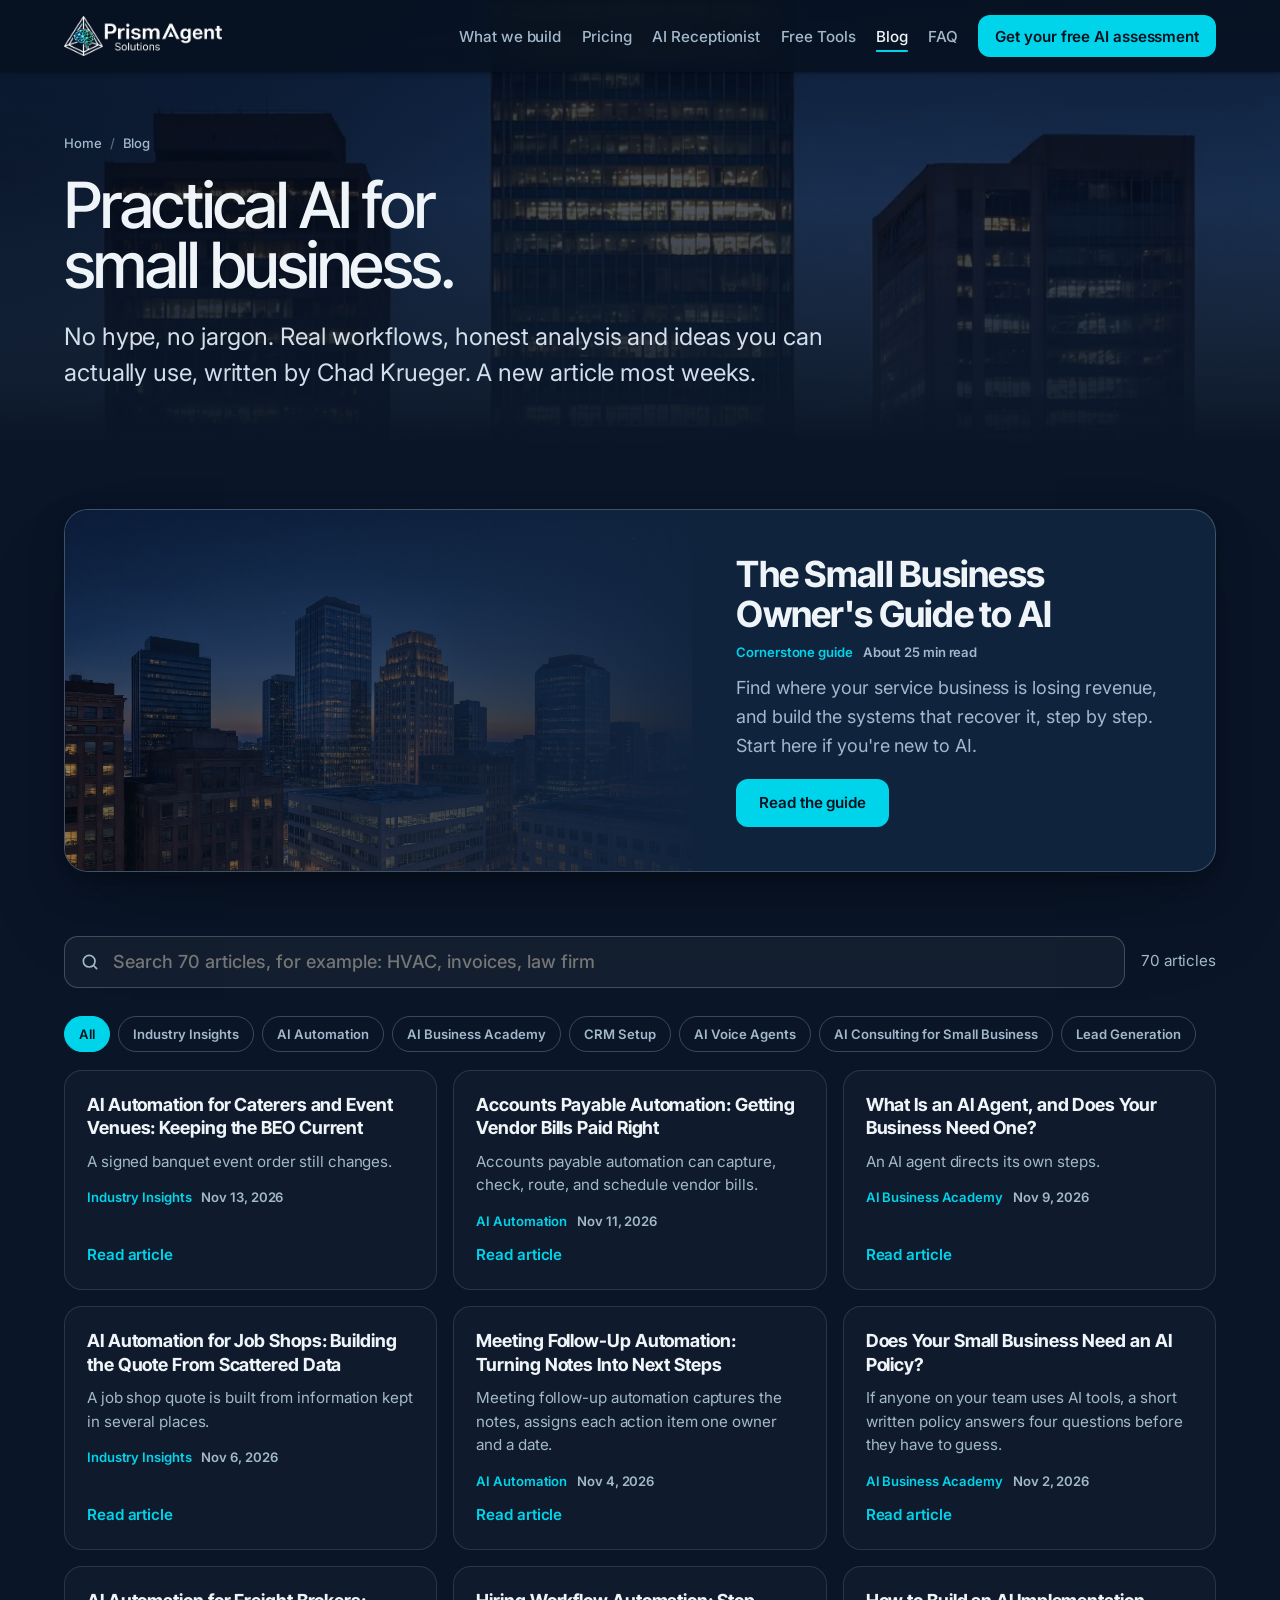
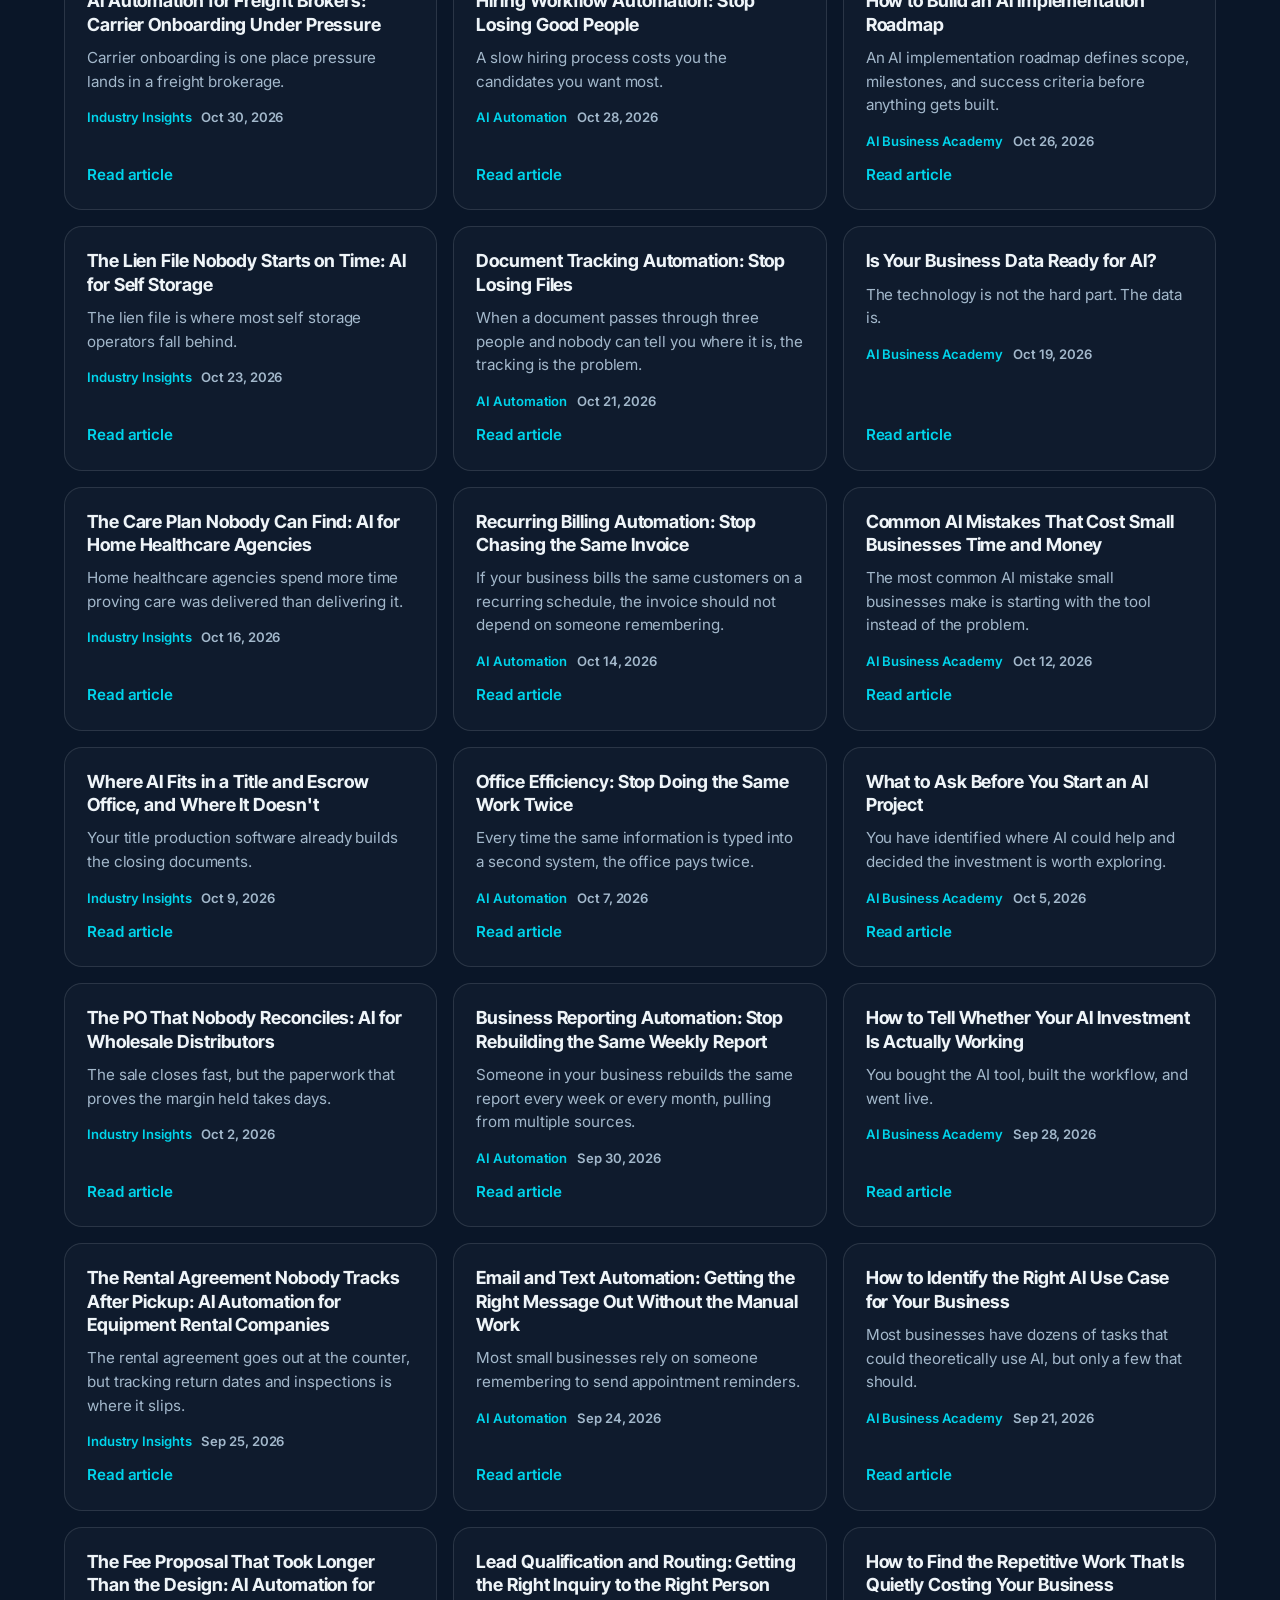
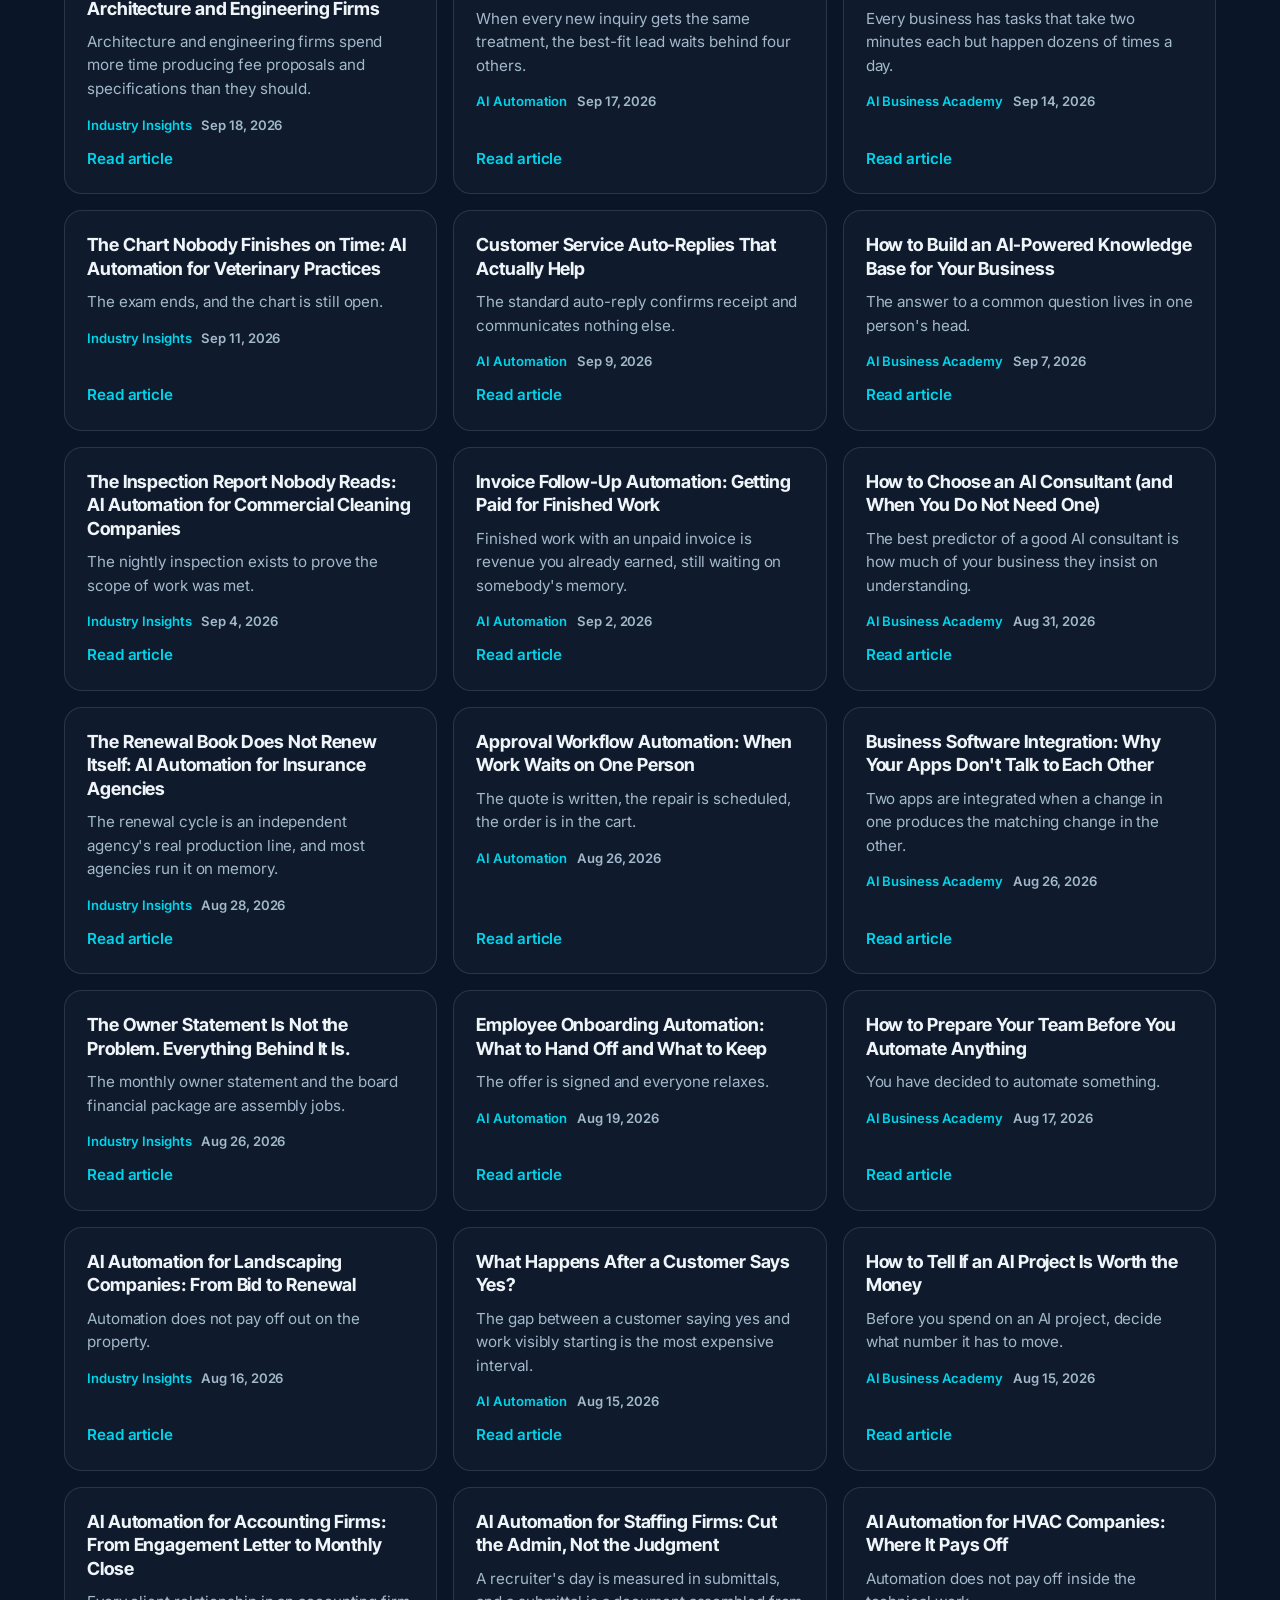
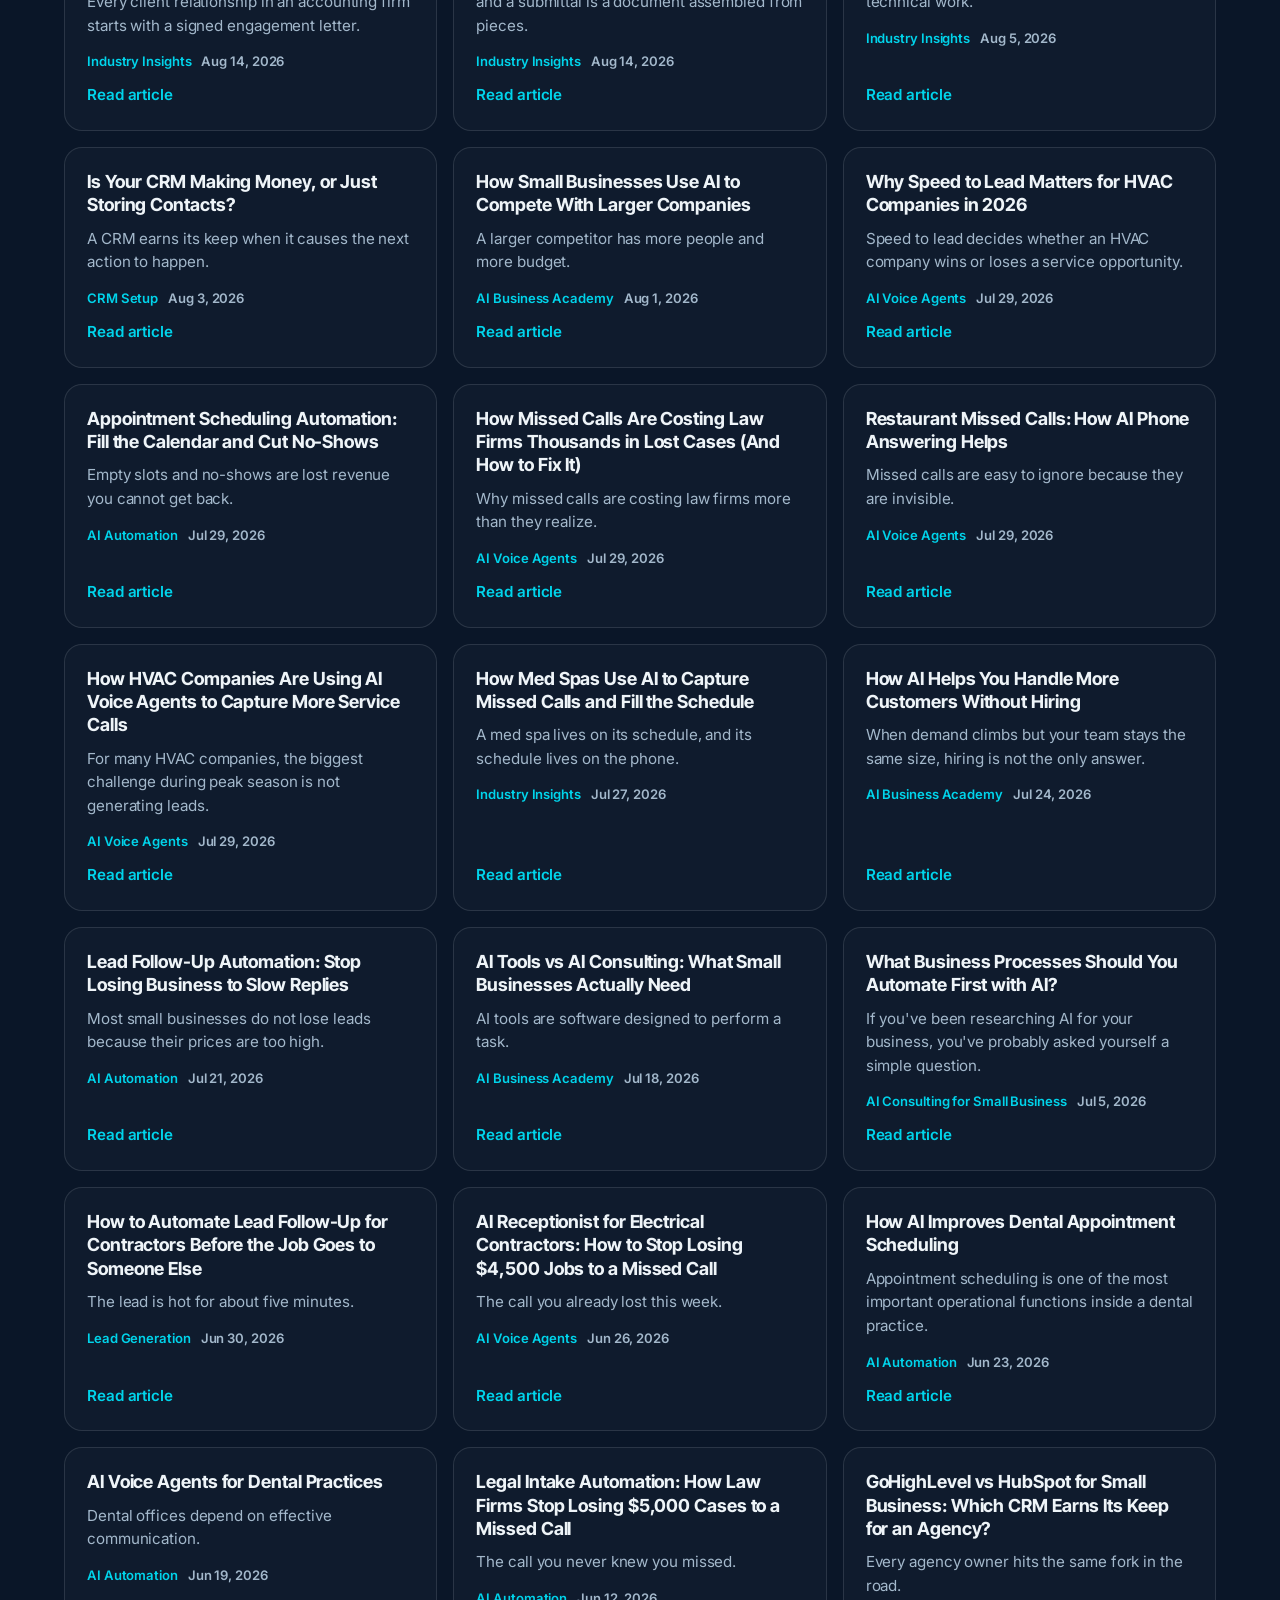
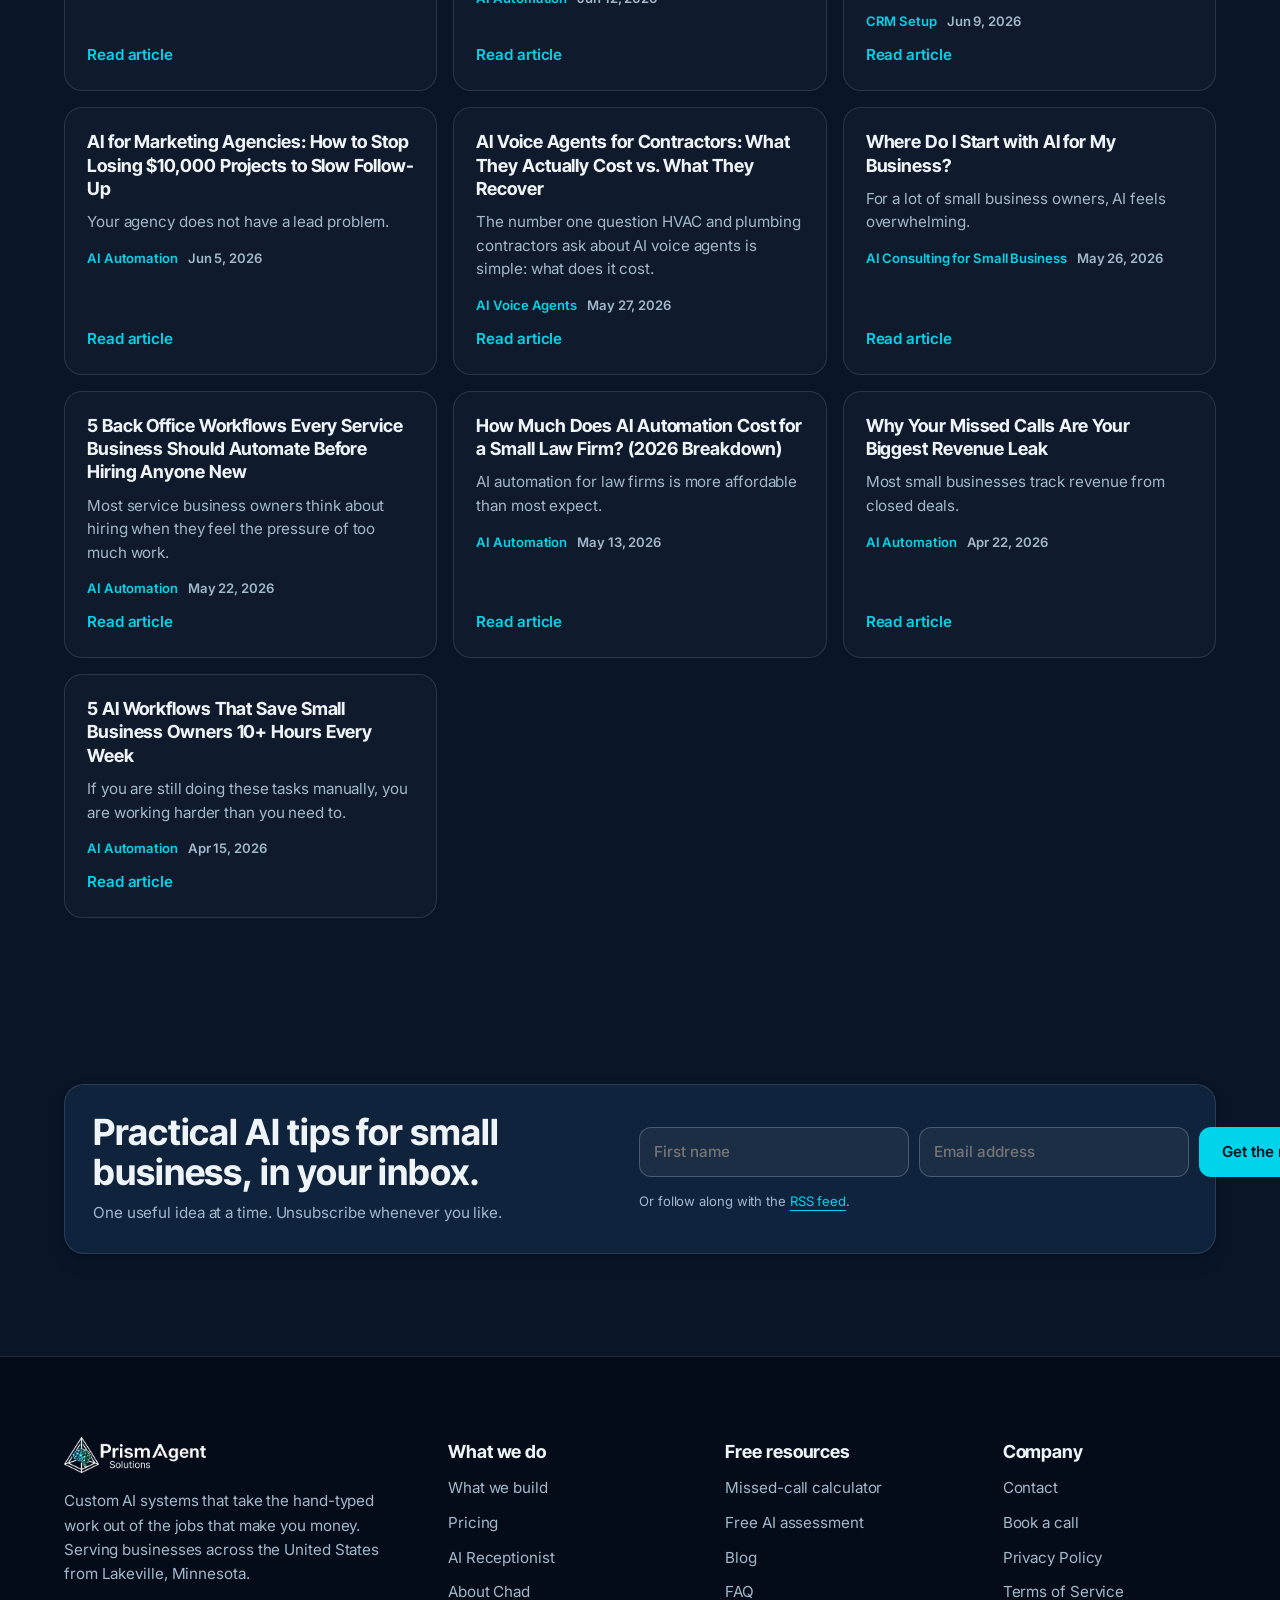
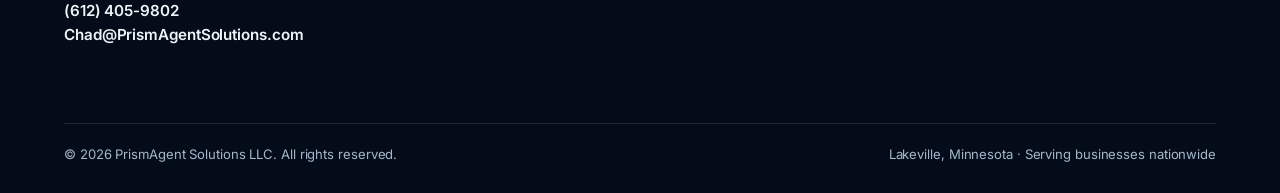
==== commit e68809d3: "Remove every eyebrow label from the site Co-Authored-By: Claude Opus 5.5 <noreply@anthropic.com> Cla" ====
--- a/blog/index.html
+++ b/blog/index.html
@@ -46,16 +46,17 @@
 .feature .art { position: relative; min-height: 300px; background: url(../assets/hero-plate.webp) 60% 60% / cover; }
 .feature .art::after { content: ""; position: absolute; inset: 0; background: linear-gradient(90deg, rgba(10,22,40,.1), rgba(16,35,61,.95)), linear-gradient(180deg, rgba(5,12,25,.35), rgba(5,12,25,.35)); }
 .feature .txt { padding: clamp(24px, 3.5vw, 44px); display: flex; flex-direction: column; justify-content: center; }
-.feature h2 { margin: 10px 0 12px; font: 700 var(--sc-t-xl)/1.12 var(--sc-font-display); letter-spacing: var(--sc-track-snug); }
-.feature p { margin: 0 0 18px; color: var(--sc-ink-soft); line-height: 1.6; }
+.feature h2 { margin: 0 0 10px; font: 700 var(--sc-t-xl)/1.12 var(--sc-font-display); letter-spacing: var(--sc-track-snug); }
+.feature p { margin: 14px 0 18px; color: var(--sc-ink-soft); line-height: 1.6; }
 .feature:hover h2 { color: #fff; text-decoration: underline; text-decoration-color: var(--sc-accent); text-underline-offset: 6px; }
 .meta { font: 600 var(--sc-t-xs) var(--sc-font-text); color: var(--sc-ink-soft); display: flex; gap: 10px; flex-wrap: wrap; align-items: center; }
 .meta .cat { color: var(--sc-accent); }
 .grid { display: grid; grid-template-columns: repeat(3, minmax(0, 1fr)); gap: 16px; }
 .post { display: flex; flex-direction: column; padding: 22px; border-radius: 18px; border: 1px solid var(--sc-hairline); background: rgba(255,255,255,.025); text-decoration: none; transition: border-color .15s ease, transform .15s ease, background-color .15s ease; }
 .post:hover { border-color: color-mix(in oklab, var(--sc-accent) 50%, transparent); background: rgba(255,255,255,.045); transform: translateY(-2px); }
-.post h3 { margin: 12px 0 10px; font: 700 var(--sc-t-base)/1.3 var(--sc-font-display); }
+.post h3 { margin: 0 0 10px; font: 700 var(--sc-t-base)/1.3 var(--sc-font-display); }
 .post p { margin: 0 0 16px; color: var(--sc-ink-soft); font-size: var(--sc-t-sm); line-height: 1.55; }
+.post .meta { margin: 0 0 14px; }
 .post .more { margin-top: auto; color: var(--sc-accent); font-weight: 600; font-size: var(--sc-t-sm); }
 .empty { display: none; color: var(--sc-ink-soft); padding: 24px 0; }
 .news { display: grid; grid-template-columns: minmax(0, 1fr) minmax(0, 1.1fr); gap: clamp(1.5rem, 4vw, 3rem); align-items: center; }
@@ -105,8 +106,7 @@
     </div>
     <div class="sc-wrap">
       <nav class="crumbs" aria-label="Breadcrumb"><a href="../index.html">Home</a><span aria-hidden="true">/</span><span>Blog</span></nav>
-      <span class="eyebrow">The PrismAgent blog</span>
-      <h1 class="sc-display sc-display--lg">Practical AI for small business.</h1>
+            <h1 class="sc-display sc-display--lg">Practical AI for small business.</h1>
       <p class="sc-body">No hype, no jargon. Real workflows, honest analysis and ideas you can actually use, written by Chad Krueger. A new article most weeks.</p>
     </div>
   </section>
@@ -115,8 +115,8 @@
       <a class="feature" href="small-business-owners-guide-to-ai.html">
         <span class="art" aria-hidden="true"></span>
         <span class="txt">
+          <h2>The Small Business Owner's Guide to AI</h2>
           <span class="meta"><span class="cat">Cornerstone guide</span><span>About 25 min read</span></span>
-          <h2>The Small Business Owner's Guide to AI</h2>
           <p>Find where your service business is losing revenue, and build the systems that recover it, step by step. Start here if you're new to AI.</p>
           <span class="btn btn--accent" style="align-self:flex-start">Read the guide</span>
         </span>
@@ -131,76 +131,76 @@
       </div>
       <div class="filters" role="group" aria-label="Filter by topic"><button class="chip" type="button" aria-pressed="true" data-cat="">All</button><button class="chip" type="button" aria-pressed="false" data-cat="Industry Insights">Industry Insights</button><button class="chip" type="button" aria-pressed="false" data-cat="AI Automation">AI Automation</button><button class="chip" type="button" aria-pressed="false" data-cat="AI Business Academy">AI Business Academy</button><button class="chip" type="button" aria-pressed="false" data-cat="CRM Setup">CRM Setup</button><button class="chip" type="button" aria-pressed="false" data-cat="AI Voice Agents">AI Voice Agents</button><button class="chip" type="button" aria-pressed="false" data-cat="AI Consulting for Small Business">AI Consulting for Small Business</button><button class="chip" type="button" aria-pressed="false" data-cat="Lead Generation">Lead Generation</button></div>
       <div class="grid" id="grid">
-      <a class="post" href="https://www.prismagentsolutions.com/blog/ai-automation-for-caterers-and-event-venues" data-cat="Industry Insights"><span class="meta"><span class="cat">Industry Insights</span><time datetime="2026-11-13">Nov 13, 2026</time></span><h3>AI Automation for Caterers and Event Venues: Keeping the BEO Current</h3><p>A signed banquet event order still changes.</p><span class="more">Read article</span></a>
-      <a class="post" href="https://www.prismagentsolutions.com/blog/accounts-payable-automation" data-cat="AI Automation"><span class="meta"><span class="cat">AI Automation</span><time datetime="2026-11-11">Nov 11, 2026</time></span><h3>Accounts Payable Automation: Getting Vendor Bills Paid Right</h3><p>Accounts payable automation can capture, check, route, and schedule vendor bills.</p><span class="more">Read article</span></a>
-      <a class="post" href="https://www.prismagentsolutions.com/blog/what-is-an-ai-agent" data-cat="AI Business Academy"><span class="meta"><span class="cat">AI Business Academy</span><time datetime="2026-11-09">Nov 9, 2026</time></span><h3>What Is an AI Agent, and Does Your Business Need One?</h3><p>An AI agent directs its own steps.</p><span class="more">Read article</span></a>
-      <a class="post" href="https://www.prismagentsolutions.com/blog/ai-automation-for-job-shops" data-cat="Industry Insights"><span class="meta"><span class="cat">Industry Insights</span><time datetime="2026-11-06">Nov 6, 2026</time></span><h3>AI Automation for Job Shops: Building the Quote From Scattered Data</h3><p>A job shop quote is built from information kept in several places.</p><span class="more">Read article</span></a>
-      <a class="post" href="https://www.prismagentsolutions.com/blog/meeting-follow-up-automation" data-cat="AI Automation"><span class="meta"><span class="cat">AI Automation</span><time datetime="2026-11-04">Nov 4, 2026</time></span><h3>Meeting Follow-Up Automation: Turning Notes Into Next Steps</h3><p>Meeting follow-up automation captures the notes, assigns each action item one owner and a date.</p><span class="more">Read article</span></a>
-      <a class="post" href="https://www.prismagentsolutions.com/blog/ai-policy-for-small-business" data-cat="AI Business Academy"><span class="meta"><span class="cat">AI Business Academy</span><time datetime="2026-11-02">Nov 2, 2026</time></span><h3>Does Your Small Business Need an AI Policy?</h3><p>If anyone on your team uses AI tools, a short written policy answers four questions before they have to guess.</p><span class="more">Read article</span></a>
-      <a class="post" href="https://www.prismagentsolutions.com/blog/ai-automation-freight-brokers" data-cat="Industry Insights"><span class="meta"><span class="cat">Industry Insights</span><time datetime="2026-10-30">Oct 30, 2026</time></span><h3>AI Automation for Freight Brokers: Carrier Onboarding Under Pressure</h3><p>Carrier onboarding is one place pressure lands in a freight brokerage.</p><span class="more">Read article</span></a>
-      <a class="post" href="https://www.prismagentsolutions.com/blog/hiring-workflow-automation" data-cat="AI Automation"><span class="meta"><span class="cat">AI Automation</span><time datetime="2026-10-28">Oct 28, 2026</time></span><h3>Hiring Workflow Automation: Stop Losing Good People</h3><p>A slow hiring process costs you the candidates you want most.</p><span class="more">Read article</span></a>
-      <a class="post" href="https://www.prismagentsolutions.com/blog/ai-implementation-roadmap-small-business" data-cat="AI Business Academy"><span class="meta"><span class="cat">AI Business Academy</span><time datetime="2026-10-26">Oct 26, 2026</time></span><h3>How to Build an AI Implementation Roadmap</h3><p>An AI implementation roadmap defines scope, milestones, and success criteria before anything gets built.</p><span class="more">Read article</span></a>
-      <a class="post" href="https://www.prismagentsolutions.com/blog/ai-automation-self-storage-operators" data-cat="Industry Insights"><span class="meta"><span class="cat">Industry Insights</span><time datetime="2026-10-23">Oct 23, 2026</time></span><h3>The Lien File Nobody Starts on Time: AI for Self Storage</h3><p>The lien file is where most self storage operators fall behind.</p><span class="more">Read article</span></a>
-      <a class="post" href="https://www.prismagentsolutions.com/blog/document-tracking-automation" data-cat="AI Automation"><span class="meta"><span class="cat">AI Automation</span><time datetime="2026-10-21">Oct 21, 2026</time></span><h3>Document Tracking Automation: Stop Losing Files</h3><p>When a document passes through three people and nobody can tell you where it is, the tracking is the problem.</p><span class="more">Read article</span></a>
-      <a class="post" href="https://www.prismagentsolutions.com/blog/data-readiness-for-ai" data-cat="AI Business Academy"><span class="meta"><span class="cat">AI Business Academy</span><time datetime="2026-10-19">Oct 19, 2026</time></span><h3>Is Your Business Data Ready for AI?</h3><p>The technology is not the hard part. The data is.</p><span class="more">Read article</span></a>
-      <a class="post" href="https://www.prismagentsolutions.com/blog/ai-automation-for-home-healthcare-agencies" data-cat="Industry Insights"><span class="meta"><span class="cat">Industry Insights</span><time datetime="2026-10-16">Oct 16, 2026</time></span><h3>The Care Plan Nobody Can Find: AI for Home Healthcare Agencies</h3><p>Home healthcare agencies spend more time proving care was delivered than delivering it.</p><span class="more">Read article</span></a>
-      <a class="post" href="https://www.prismagentsolutions.com/blog/recurring-billing-automation" data-cat="AI Automation"><span class="meta"><span class="cat">AI Automation</span><time datetime="2026-10-14">Oct 14, 2026</time></span><h3>Recurring Billing Automation: Stop Chasing the Same Invoice</h3><p>If your business bills the same customers on a recurring schedule, the invoice should not depend on someone remembering.</p><span class="more">Read article</span></a>
-      <a class="post" href="https://www.prismagentsolutions.com/blog/common-ai-mistakes-small-business" data-cat="AI Business Academy"><span class="meta"><span class="cat">AI Business Academy</span><time datetime="2026-10-12">Oct 12, 2026</time></span><h3>Common AI Mistakes That Cost Small Businesses Time and Money</h3><p>The most common AI mistake small businesses make is starting with the tool instead of the problem.</p><span class="more">Read article</span></a>
-      <a class="post" href="https://www.prismagentsolutions.com/blog/ai-automation-for-title-and-escrow" data-cat="Industry Insights"><span class="meta"><span class="cat">Industry Insights</span><time datetime="2026-10-09">Oct 9, 2026</time></span><h3>Where AI Fits in a Title and Escrow Office, and Where It Doesn&#x27;t</h3><p>Your title production software already builds the closing documents.</p><span class="more">Read article</span></a>
-      <a class="post" href="https://www.prismagentsolutions.com/blog/office-efficiency-automation" data-cat="AI Automation"><span class="meta"><span class="cat">AI Automation</span><time datetime="2026-10-07">Oct 7, 2026</time></span><h3>Office Efficiency: Stop Doing the Same Work Twice</h3><p>Every time the same information is typed into a second system, the office pays twice.</p><span class="more">Read article</span></a>
-      <a class="post" href="https://www.prismagentsolutions.com/blog/what-to-ask-before-starting-ai-project" data-cat="AI Business Academy"><span class="meta"><span class="cat">AI Business Academy</span><time datetime="2026-10-05">Oct 5, 2026</time></span><h3>What to Ask Before You Start an AI Project</h3><p>You have identified where AI could help and decided the investment is worth exploring.</p><span class="more">Read article</span></a>
-      <a class="post" href="https://www.prismagentsolutions.com/blog/ai-automation-wholesale-distribution" data-cat="Industry Insights"><span class="meta"><span class="cat">Industry Insights</span><time datetime="2026-10-02">Oct 2, 2026</time></span><h3>The PO That Nobody Reconciles: AI for Wholesale Distributors</h3><p>The sale closes fast, but the paperwork that proves the margin held takes days.</p><span class="more">Read article</span></a>
-      <a class="post" href="https://www.prismagentsolutions.com/blog/business-reporting-automation" data-cat="AI Automation"><span class="meta"><span class="cat">AI Automation</span><time datetime="2026-09-30">Sep 30, 2026</time></span><h3>Business Reporting Automation: Stop Rebuilding the Same Weekly Report</h3><p>Someone in your business rebuilds the same report every week or every month, pulling from multiple sources.</p><span class="more">Read article</span></a>
-      <a class="post" href="https://www.prismagentsolutions.com/blog/is-my-ai-investment-working" data-cat="AI Business Academy"><span class="meta"><span class="cat">AI Business Academy</span><time datetime="2026-09-28">Sep 28, 2026</time></span><h3>How to Tell Whether Your AI Investment Is Actually Working</h3><p>You bought the AI tool, built the workflow, and went live.</p><span class="more">Read article</span></a>
-      <a class="post" href="https://www.prismagentsolutions.com/blog/ai-automation-equipment-rental-companies" data-cat="Industry Insights"><span class="meta"><span class="cat">Industry Insights</span><time datetime="2026-09-25">Sep 25, 2026</time></span><h3>The Rental Agreement Nobody Tracks After Pickup: AI Automation for Equipment Rental Companies</h3><p>The rental agreement goes out at the counter, but tracking return dates and inspections is where it slips.</p><span class="more">Read article</span></a>
-      <a class="post" href="https://www.prismagentsolutions.com/blog/email-text-automation-small-business" data-cat="AI Automation"><span class="meta"><span class="cat">AI Automation</span><time datetime="2026-09-24">Sep 24, 2026</time></span><h3>Email and Text Automation: Getting the Right Message Out Without the Manual Work</h3><p>Most small businesses rely on someone remembering to send appointment reminders.</p><span class="more">Read article</span></a>
-      <a class="post" href="https://www.prismagentsolutions.com/blog/identify-ai-use-case-small-business" data-cat="AI Business Academy"><span class="meta"><span class="cat">AI Business Academy</span><time datetime="2026-09-21">Sep 21, 2026</time></span><h3>How to Identify the Right AI Use Case for Your Business</h3><p>Most businesses have dozens of tasks that could theoretically use AI, but only a few that should.</p><span class="more">Read article</span></a>
-      <a class="post" href="https://www.prismagentsolutions.com/blog/ai-automation-architecture-engineering-firms" data-cat="Industry Insights"><span class="meta"><span class="cat">Industry Insights</span><time datetime="2026-09-18">Sep 18, 2026</time></span><h3>The Fee Proposal That Took Longer Than the Design: AI Automation for Architecture and Engineering Firms</h3><p>Architecture and engineering firms spend more time producing fee proposals and specifications than they should.</p><span class="more">Read article</span></a>
-      <a class="post" href="https://www.prismagentsolutions.com/blog/lead-qualification-and-routing" data-cat="AI Automation"><span class="meta"><span class="cat">AI Automation</span><time datetime="2026-09-17">Sep 17, 2026</time></span><h3>Lead Qualification and Routing: Getting the Right Inquiry to the Right Person</h3><p>When every new inquiry gets the same treatment, the best-fit lead waits behind four others.</p><span class="more">Read article</span></a>
-      <a class="post" href="https://www.prismagentsolutions.com/blog/find-repetitive-work-costing-your-business" data-cat="AI Business Academy"><span class="meta"><span class="cat">AI Business Academy</span><time datetime="2026-09-14">Sep 14, 2026</time></span><h3>How to Find the Repetitive Work That Is Quietly Costing Your Business</h3><p>Every business has tasks that take two minutes each but happen dozens of times a day.</p><span class="more">Read article</span></a>
-      <a class="post" href="https://www.prismagentsolutions.com/blog/ai-automation-for-veterinary-practices" data-cat="Industry Insights"><span class="meta"><span class="cat">Industry Insights</span><time datetime="2026-09-11">Sep 11, 2026</time></span><h3>The Chart Nobody Finishes on Time: AI Automation for Veterinary Practices</h3><p>The exam ends, and the chart is still open.</p><span class="more">Read article</span></a>
-      <a class="post" href="https://www.prismagentsolutions.com/blog/customer-service-auto-replies" data-cat="AI Automation"><span class="meta"><span class="cat">AI Automation</span><time datetime="2026-09-09">Sep 9, 2026</time></span><h3>Customer Service Auto-Replies That Actually Help</h3><p>The standard auto-reply confirms receipt and communicates nothing else.</p><span class="more">Read article</span></a>
-      <a class="post" href="https://www.prismagentsolutions.com/blog/knowledge-base-automation-small-business" data-cat="AI Business Academy"><span class="meta"><span class="cat">AI Business Academy</span><time datetime="2026-09-07">Sep 7, 2026</time></span><h3>How to Build an AI-Powered Knowledge Base for Your Business</h3><p>The answer to a common question lives in one person&#x27;s head.</p><span class="more">Read article</span></a>
-      <a class="post" href="https://www.prismagentsolutions.com/blog/ai-automation-for-commercial-cleaning" data-cat="Industry Insights"><span class="meta"><span class="cat">Industry Insights</span><time datetime="2026-09-04">Sep 4, 2026</time></span><h3>The Inspection Report Nobody Reads: AI Automation for Commercial Cleaning Companies</h3><p>The nightly inspection exists to prove the scope of work was met.</p><span class="more">Read article</span></a>
-      <a class="post" href="https://www.prismagentsolutions.com/blog/invoice-follow-up-automation" data-cat="AI Automation"><span class="meta"><span class="cat">AI Automation</span><time datetime="2026-09-02">Sep 2, 2026</time></span><h3>Invoice Follow-Up Automation: Getting Paid for Finished Work</h3><p>Finished work with an unpaid invoice is revenue you already earned, still waiting on somebody&#x27;s memory.</p><span class="more">Read article</span></a>
-      <a class="post" href="https://www.prismagentsolutions.com/blog/how-to-choose-an-ai-consultant" data-cat="AI Business Academy"><span class="meta"><span class="cat">AI Business Academy</span><time datetime="2026-08-31">Aug 31, 2026</time></span><h3>How to Choose an AI Consultant (and When You Do Not Need One)</h3><p>The best predictor of a good AI consultant is how much of your business they insist on understanding.</p><span class="more">Read article</span></a>
-      <a class="post" href="https://www.prismagentsolutions.com/blog/ai-automation-for-insurance-agencies" data-cat="Industry Insights"><span class="meta"><span class="cat">Industry Insights</span><time datetime="2026-08-28">Aug 28, 2026</time></span><h3>The Renewal Book Does Not Renew Itself: AI Automation for Insurance Agencies</h3><p>The renewal cycle is an independent agency&#x27;s real production line, and most agencies run it on memory.</p><span class="more">Read article</span></a>
-      <a class="post" href="https://www.prismagentsolutions.com/blog/approval-workflow-automation" data-cat="AI Automation"><span class="meta"><span class="cat">AI Automation</span><time datetime="2026-08-26">Aug 26, 2026</time></span><h3>Approval Workflow Automation: When Work Waits on One Person</h3><p>The quote is written, the repair is scheduled, the order is in the cart.</p><span class="more">Read article</span></a>
-      <a class="post" href="https://www.prismagentsolutions.com/blog/business-software-integration-small-business" data-cat="AI Business Academy"><span class="meta"><span class="cat">AI Business Academy</span><time datetime="2026-08-26">Aug 26, 2026</time></span><h3>Business Software Integration: Why Your Apps Don&#x27;t Talk to Each Other</h3><p>Two apps are integrated when a change in one produces the matching change in the other.</p><span class="more">Read article</span></a>
-      <a class="post" href="https://www.prismagentsolutions.com/blog/property-management-automation" data-cat="Industry Insights"><span class="meta"><span class="cat">Industry Insights</span><time datetime="2026-08-26">Aug 26, 2026</time></span><h3>The Owner Statement Is Not the Problem. Everything Behind It Is.</h3><p>The monthly owner statement and the board financial package are assembly jobs.</p><span class="more">Read article</span></a>
-      <a class="post" href="https://www.prismagentsolutions.com/blog/employee-onboarding-automation" data-cat="AI Automation"><span class="meta"><span class="cat">AI Automation</span><time datetime="2026-08-19">Aug 19, 2026</time></span><h3>Employee Onboarding Automation: What to Hand Off and What to Keep</h3><p>The offer is signed and everyone relaxes.</p><span class="more">Read article</span></a>
-      <a class="post" href="https://www.prismagentsolutions.com/blog/prepare-your-team-for-ai" data-cat="AI Business Academy"><span class="meta"><span class="cat">AI Business Academy</span><time datetime="2026-08-17">Aug 17, 2026</time></span><h3>How to Prepare Your Team Before You Automate Anything</h3><p>You have decided to automate something.</p><span class="more">Read article</span></a>
-      <a class="post" href="https://www.prismagentsolutions.com/blog/ai-automation-for-landscaping-companies" data-cat="Industry Insights"><span class="meta"><span class="cat">Industry Insights</span><time datetime="2026-08-16">Aug 16, 2026</time></span><h3>AI Automation for Landscaping Companies: From Bid to Renewal</h3><p>Automation does not pay off out on the property.</p><span class="more">Read article</span></a>
-      <a class="post" href="https://www.prismagentsolutions.com/blog/client-onboarding-automation" data-cat="AI Automation"><span class="meta"><span class="cat">AI Automation</span><time datetime="2026-08-15">Aug 15, 2026</time></span><h3>What Happens After a Customer Says Yes?</h3><p>The gap between a customer saying yes and work visibly starting is the most expensive interval.</p><span class="more">Read article</span></a>
-      <a class="post" href="https://www.prismagentsolutions.com/blog/is-an-ai-project-worth-it" data-cat="AI Business Academy"><span class="meta"><span class="cat">AI Business Academy</span><time datetime="2026-08-15">Aug 15, 2026</time></span><h3>How to Tell If an AI Project Is Worth the Money</h3><p>Before you spend on an AI project, decide what number it has to move.</p><span class="more">Read article</span></a>
-      <a class="post" href="https://www.prismagentsolutions.com/blog/ai-automation-for-accounting-firms" data-cat="Industry Insights"><span class="meta"><span class="cat">Industry Insights</span><time datetime="2026-08-14">Aug 14, 2026</time></span><h3>AI Automation for Accounting Firms: From Engagement Letter to Monthly Close</h3><p>Every client relationship in an accounting firm starts with a signed engagement letter.</p><span class="more">Read article</span></a>
-      <a class="post" href="https://www.prismagentsolutions.com/blog/ai-automation-for-staffing-firms" data-cat="Industry Insights"><span class="meta"><span class="cat">Industry Insights</span><time datetime="2026-08-14">Aug 14, 2026</time></span><h3>AI Automation for Staffing Firms: Cut the Admin, Not the Judgment</h3><p>A recruiter&#x27;s day is measured in submittals, and a submittal is a document assembled from pieces.</p><span class="more">Read article</span></a>
-      <a class="post" href="https://www.prismagentsolutions.com/blog/ai-automation-for-hvac-companies" data-cat="Industry Insights"><span class="meta"><span class="cat">Industry Insights</span><time datetime="2026-08-05">Aug 5, 2026</time></span><h3>AI Automation for HVAC Companies: Where It Pays Off</h3><p>Automation does not pay off inside the technical work.</p><span class="more">Read article</span></a>
-      <a class="post" href="https://www.prismagentsolutions.com/blog/crm-automation-small-business" data-cat="CRM Setup"><span class="meta"><span class="cat">CRM Setup</span><time datetime="2026-08-03">Aug 3, 2026</time></span><h3>Is Your CRM Making Money, or Just Storing Contacts?</h3><p>A CRM earns its keep when it causes the next action to happen.</p><span class="more">Read article</span></a>
-      <a class="post" href="https://www.prismagentsolutions.com/blog/ai-compete-with-larger-companies" data-cat="AI Business Academy"><span class="meta"><span class="cat">AI Business Academy</span><time datetime="2026-08-01">Aug 1, 2026</time></span><h3>How Small Businesses Use AI to Compete With Larger Companies</h3><p>A larger competitor has more people and more budget.</p><span class="more">Read article</span></a>
-      <a class="post" href="https://www.prismagentsolutions.com/blog/hvac-speed-to-lead" data-cat="AI Voice Agents"><span class="meta"><span class="cat">AI Voice Agents</span><time datetime="2026-07-29">Jul 29, 2026</time></span><h3>Why Speed to Lead Matters for HVAC Companies in 2026</h3><p>Speed to lead decides whether an HVAC company wins or loses a service opportunity.</p><span class="more">Read article</span></a>
-      <a class="post" href="https://www.prismagentsolutions.com/blog/appointment-scheduling-automation" data-cat="AI Automation"><span class="meta"><span class="cat">AI Automation</span><time datetime="2026-07-29">Jul 29, 2026</time></span><h3>Appointment Scheduling Automation: Fill the Calendar and Cut No-Shows</h3><p>Empty slots and no-shows are lost revenue you cannot get back.</p><span class="more">Read article</span></a>
-      <a class="post" href="https://www.prismagentsolutions.com/blog/missed-calls-law-firms" data-cat="AI Voice Agents"><span class="meta"><span class="cat">AI Voice Agents</span><time datetime="2026-07-29">Jul 29, 2026</time></span><h3>How Missed Calls Are Costing Law Firms Thousands in Lost Cases (And How to Fix It)</h3><p>Why missed calls are costing law firms more than they realize.</p><span class="more">Read article</span></a>
-      <a class="post" href="https://www.prismagentsolutions.com/blog/restaurant-missed-calls-how-ai-phone-answering-helps" data-cat="AI Voice Agents"><span class="meta"><span class="cat">AI Voice Agents</span><time datetime="2026-07-29">Jul 29, 2026</time></span><h3>Restaurant Missed Calls: How AI Phone Answering Helps</h3><p>Missed calls are easy to ignore because they are invisible.</p><span class="more">Read article</span></a>
-      <a class="post" href="https://www.prismagentsolutions.com/blog/hvac-ai-voice-agents" data-cat="AI Voice Agents"><span class="meta"><span class="cat">AI Voice Agents</span><time datetime="2026-07-29">Jul 29, 2026</time></span><h3>How HVAC Companies Are Using AI Voice Agents to Capture More Service Calls</h3><p>For many HVAC companies, the biggest challenge during peak season is not generating leads.</p><span class="more">Read article</span></a>
-      <a class="post" href="https://www.prismagentsolutions.com/blog/ai-for-med-spas" data-cat="Industry Insights"><span class="meta"><span class="cat">Industry Insights</span><time datetime="2026-07-27">Jul 27, 2026</time></span><h3>How Med Spas Use AI to Capture Missed Calls and Fill the Schedule</h3><p>A med spa lives on its schedule, and its schedule lives on the phone.</p><span class="more">Read article</span></a>
-      <a class="post" href="https://www.prismagentsolutions.com/blog/handle-more-customers-without-hiring" data-cat="AI Business Academy"><span class="meta"><span class="cat">AI Business Academy</span><time datetime="2026-07-24">Jul 24, 2026</time></span><h3>How AI Helps You Handle More Customers Without Hiring</h3><p>When demand climbs but your team stays the same size, hiring is not the only answer.</p><span class="more">Read article</span></a>
-      <a class="post" href="https://www.prismagentsolutions.com/blog/lead-follow-up-automation" data-cat="AI Automation"><span class="meta"><span class="cat">AI Automation</span><time datetime="2026-07-21">Jul 21, 2026</time></span><h3>Lead Follow-Up Automation: Stop Losing Business to Slow Replies</h3><p>Most small businesses do not lose leads because their prices are too high.</p><span class="more">Read article</span></a>
-      <a class="post" href="https://www.prismagentsolutions.com/blog/ai-tools-vs-ai-consulting" data-cat="AI Business Academy"><span class="meta"><span class="cat">AI Business Academy</span><time datetime="2026-07-18">Jul 18, 2026</time></span><h3>AI Tools vs AI Consulting: What Small Businesses Actually Need</h3><p>AI tools are software designed to perform a task.</p><span class="more">Read article</span></a>
-      <a class="post" href="https://www.prismagentsolutions.com/blog/business-processes-to-automate-with-ai" data-cat="AI Consulting for Small Business"><span class="meta"><span class="cat">AI Consulting for Small Business</span><time datetime="2026-07-05">Jul 5, 2026</time></span><h3>What Business Processes Should You Automate First with AI?</h3><p>If you&#x27;ve been researching AI for your business, you&#x27;ve probably asked yourself a simple question.</p><span class="more">Read article</span></a>
-      <a class="post" href="https://www.prismagentsolutions.com/blog/automate-lead-follow-up-for-contractors" data-cat="Lead Generation"><span class="meta"><span class="cat">Lead Generation</span><time datetime="2026-06-30">Jun 30, 2026</time></span><h3>How to Automate Lead Follow-Up for Contractors Before the Job Goes to Someone Else</h3><p>The lead is hot for about five minutes.</p><span class="more">Read article</span></a>
-      <a class="post" href="https://www.prismagentsolutions.com/blog/ai-receptionist-for-electrical-contractors" data-cat="AI Voice Agents"><span class="meta"><span class="cat">AI Voice Agents</span><time datetime="2026-06-26">Jun 26, 2026</time></span><h3>AI Receptionist for Electrical Contractors: How to Stop Losing $4,500 Jobs to a Missed Call</h3><p>The call you already lost this week.</p><span class="more">Read article</span></a>
-      <a class="post" href="https://www.prismagentsolutions.com/blog/how-ai-improves-dental-appointment-scheduling" data-cat="AI Automation"><span class="meta"><span class="cat">AI Automation</span><time datetime="2026-06-23">Jun 23, 2026</time></span><h3>How AI Improves Dental Appointment Scheduling</h3><p>Appointment scheduling is one of the most important operational functions inside a dental practice.</p><span class="more">Read article</span></a>
-      <a class="post" href="https://www.prismagentsolutions.com/blog/ai-voice-agents-for-dental-practices" data-cat="AI Automation"><span class="meta"><span class="cat">AI Automation</span><time datetime="2026-06-19">Jun 19, 2026</time></span><h3>AI Voice Agents for Dental Practices</h3><p>Dental offices depend on effective communication.</p><span class="more">Read article</span></a>
-      <a class="post" href="https://www.prismagentsolutions.com/blog/legal-intake-automation-law-firms" data-cat="AI Automation"><span class="meta"><span class="cat">AI Automation</span><time datetime="2026-06-12">Jun 12, 2026</time></span><h3>Legal Intake Automation: How Law Firms Stop Losing $5,000 Cases to a Missed Call</h3><p>The call you never knew you missed.</p><span class="more">Read article</span></a>
-      <a class="post" href="https://www.prismagentsolutions.com/blog/gohighlevel-vs-hubspot-for-agencies" data-cat="CRM Setup"><span class="meta"><span class="cat">CRM Setup</span><time datetime="2026-06-09">Jun 9, 2026</time></span><h3>GoHighLevel vs HubSpot for Small Business: Which CRM Earns Its Keep for an Agency?</h3><p>Every agency owner hits the same fork in the road.</p><span class="more">Read article</span></a>
-      <a class="post" href="https://www.prismagentsolutions.com/blog/ai-for-marketing-agencies-lead-follow-up" data-cat="AI Automation"><span class="meta"><span class="cat">AI Automation</span><time datetime="2026-06-05">Jun 5, 2026</time></span><h3>AI for Marketing Agencies: How to Stop Losing $10,000 Projects to Slow Follow-Up</h3><p>Your agency does not have a lead problem.</p><span class="more">Read article</span></a>
-      <a class="post" href="https://www.prismagentsolutions.com/blog/ai-voice-agent-contractor-cost-recovery" data-cat="AI Voice Agents"><span class="meta"><span class="cat">AI Voice Agents</span><time datetime="2026-05-27">May 27, 2026</time></span><h3>AI Voice Agents for Contractors: What They Actually Cost vs. What They Recover</h3><p>The number one question HVAC and plumbing contractors ask about AI voice agents is simple: what does it cost.</p><span class="more">Read article</span></a>
-      <a class="post" href="https://www.prismagentsolutions.com/blog/where-do-i-start-with-ai-for-my-business" data-cat="AI Consulting for Small Business"><span class="meta"><span class="cat">AI Consulting for Small Business</span><time datetime="2026-05-26">May 26, 2026</time></span><h3>Where Do I Start with AI for My Business?</h3><p>For a lot of small business owners, AI feels overwhelming.</p><span class="more">Read article</span></a>
-      <a class="post" href="https://www.prismagentsolutions.com/blog/back-office-workflows-service-business-automate" data-cat="AI Automation"><span class="meta"><span class="cat">AI Automation</span><time datetime="2026-05-22">May 22, 2026</time></span><h3>5 Back Office Workflows Every Service Business Should Automate Before Hiring Anyone New</h3><p>Most service business owners think about hiring when they feel the pressure of too much work.</p><span class="more">Read article</span></a>
-      <a class="post" href="https://www.prismagentsolutions.com/blog/ai-automation-cost-law-firm" data-cat="AI Automation"><span class="meta"><span class="cat">AI Automation</span><time datetime="2026-05-13">May 13, 2026</time></span><h3>How Much Does AI Automation Cost for a Small Law Firm? (2026 Breakdown)</h3><p>AI automation for law firms is more affordable than most expect.</p><span class="more">Read article</span></a>
-      <a class="post" href="https://www.prismagentsolutions.com/blog/missed-calls-revenue-leak" data-cat="AI Automation"><span class="meta"><span class="cat">AI Automation</span><time datetime="2026-04-22">Apr 22, 2026</time></span><h3>Why Your Missed Calls Are Your Biggest Revenue Leak</h3><p>Most small businesses track revenue from closed deals.</p><span class="more">Read article</span></a>
-      <a class="post" href="https://www.prismagentsolutions.com/blog/ai-automation-small-business" data-cat="AI Automation"><span class="meta"><span class="cat">AI Automation</span><time datetime="2026-04-15">Apr 15, 2026</time></span><h3>5 AI Workflows That Save Small Business Owners 10+ Hours Every Week</h3><p>If you are still doing these tasks manually, you are working harder than you need to.</p><span class="more">Read article</span></a>
+      <a class="post" href="https://www.prismagentsolutions.com/blog/ai-automation-for-caterers-and-event-venues" data-cat="Industry Insights"><h3>AI Automation for Caterers and Event Venues: Keeping the BEO Current</h3><p>A signed banquet event order still changes.</p><span class="meta"><span class="cat">Industry Insights</span><time datetime="2026-11-13">Nov 13, 2026</time></span><span class="more">Read article</span></a>
+      <a class="post" href="https://www.prismagentsolutions.com/blog/accounts-payable-automation" data-cat="AI Automation"><h3>Accounts Payable Automation: Getting Vendor Bills Paid Right</h3><p>Accounts payable automation can capture, check, route, and schedule vendor bills.</p><span class="meta"><span class="cat">AI Automation</span><time datetime="2026-11-11">Nov 11, 2026</time></span><span class="more">Read article</span></a>
+      <a class="post" href="https://www.prismagentsolutions.com/blog/what-is-an-ai-agent" data-cat="AI Business Academy"><h3>What Is an AI Agent, and Does Your Business Need One?</h3><p>An AI agent directs its own steps.</p><span class="meta"><span class="cat">AI Business Academy</span><time datetime="2026-11-09">Nov 9, 2026</time></span><span class="more">Read article</span></a>
+      <a class="post" href="https://www.prismagentsolutions.com/blog/ai-automation-for-job-shops" data-cat="Industry Insights"><h3>AI Automation for Job Shops: Building the Quote From Scattered Data</h3><p>A job shop quote is built from information kept in several places.</p><span class="meta"><span class="cat">Industry Insights</span><time datetime="2026-11-06">Nov 6, 2026</time></span><span class="more">Read article</span></a>
+      <a class="post" href="https://www.prismagentsolutions.com/blog/meeting-follow-up-automation" data-cat="AI Automation"><h3>Meeting Follow-Up Automation: Turning Notes Into Next Steps</h3><p>Meeting follow-up automation captures the notes, assigns each action item one owner and a date.</p><span class="meta"><span class="cat">AI Automation</span><time datetime="2026-11-04">Nov 4, 2026</time></span><span class="more">Read article</span></a>
+      <a class="post" href="https://www.prismagentsolutions.com/blog/ai-policy-for-small-business" data-cat="AI Business Academy"><h3>Does Your Small Business Need an AI Policy?</h3><p>If anyone on your team uses AI tools, a short written policy answers four questions before they have to guess.</p><span class="meta"><span class="cat">AI Business Academy</span><time datetime="2026-11-02">Nov 2, 2026</time></span><span class="more">Read article</span></a>
+      <a class="post" href="https://www.prismagentsolutions.com/blog/ai-automation-freight-brokers" data-cat="Industry Insights"><h3>AI Automation for Freight Brokers: Carrier Onboarding Under Pressure</h3><p>Carrier onboarding is one place pressure lands in a freight brokerage.</p><span class="meta"><span class="cat">Industry Insights</span><time datetime="2026-10-30">Oct 30, 2026</time></span><span class="more">Read article</span></a>
+      <a class="post" href="https://www.prismagentsolutions.com/blog/hiring-workflow-automation" data-cat="AI Automation"><h3>Hiring Workflow Automation: Stop Losing Good People</h3><p>A slow hiring process costs you the candidates you want most.</p><span class="meta"><span class="cat">AI Automation</span><time datetime="2026-10-28">Oct 28, 2026</time></span><span class="more">Read article</span></a>
+      <a class="post" href="https://www.prismagentsolutions.com/blog/ai-implementation-roadmap-small-business" data-cat="AI Business Academy"><h3>How to Build an AI Implementation Roadmap</h3><p>An AI implementation roadmap defines scope, milestones, and success criteria before anything gets built.</p><span class="meta"><span class="cat">AI Business Academy</span><time datetime="2026-10-26">Oct 26, 2026</time></span><span class="more">Read article</span></a>
+      <a class="post" href="https://www.prismagentsolutions.com/blog/ai-automation-self-storage-operators" data-cat="Industry Insights"><h3>The Lien File Nobody Starts on Time: AI for Self Storage</h3><p>The lien file is where most self storage operators fall behind.</p><span class="meta"><span class="cat">Industry Insights</span><time datetime="2026-10-23">Oct 23, 2026</time></span><span class="more">Read article</span></a>
+      <a class="post" href="https://www.prismagentsolutions.com/blog/document-tracking-automation" data-cat="AI Automation"><h3>Document Tracking Automation: Stop Losing Files</h3><p>When a document passes through three people and nobody can tell you where it is, the tracking is the problem.</p><span class="meta"><span class="cat">AI Automation</span><time datetime="2026-10-21">Oct 21, 2026</time></span><span class="more">Read article</span></a>
+      <a class="post" href="https://www.prismagentsolutions.com/blog/data-readiness-for-ai" data-cat="AI Business Academy"><h3>Is Your Business Data Ready for AI?</h3><p>The technology is not the hard part. The data is.</p><span class="meta"><span class="cat">AI Business Academy</span><time datetime="2026-10-19">Oct 19, 2026</time></span><span class="more">Read article</span></a>
+      <a class="post" href="https://www.prismagentsolutions.com/blog/ai-automation-for-home-healthcare-agencies" data-cat="Industry Insights"><h3>The Care Plan Nobody Can Find: AI for Home Healthcare Agencies</h3><p>Home healthcare agencies spend more time proving care was delivered than delivering it.</p><span class="meta"><span class="cat">Industry Insights</span><time datetime="2026-10-16">Oct 16, 2026</time></span><span class="more">Read article</span></a>
+      <a class="post" href="https://www.prismagentsolutions.com/blog/recurring-billing-automation" data-cat="AI Automation"><h3>Recurring Billing Automation: Stop Chasing the Same Invoice</h3><p>If your business bills the same customers on a recurring schedule, the invoice should not depend on someone remembering.</p><span class="meta"><span class="cat">AI Automation</span><time datetime="2026-10-14">Oct 14, 2026</time></span><span class="more">Read article</span></a>
+      <a class="post" href="https://www.prismagentsolutions.com/blog/common-ai-mistakes-small-business" data-cat="AI Business Academy"><h3>Common AI Mistakes That Cost Small Businesses Time and Money</h3><p>The most common AI mistake small businesses make is starting with the tool instead of the problem.</p><span class="meta"><span class="cat">AI Business Academy</span><time datetime="2026-10-12">Oct 12, 2026</time></span><span class="more">Read article</span></a>
+      <a class="post" href="https://www.prismagentsolutions.com/blog/ai-automation-for-title-and-escrow" data-cat="Industry Insights"><h3>Where AI Fits in a Title and Escrow Office, and Where It Doesn&#x27;t</h3><p>Your title production software already builds the closing documents.</p><span class="meta"><span class="cat">Industry Insights</span><time datetime="2026-10-09">Oct 9, 2026</time></span><span class="more">Read article</span></a>
+      <a class="post" href="https://www.prismagentsolutions.com/blog/office-efficiency-automation" data-cat="AI Automation"><h3>Office Efficiency: Stop Doing the Same Work Twice</h3><p>Every time the same information is typed into a second system, the office pays twice.</p><span class="meta"><span class="cat">AI Automation</span><time datetime="2026-10-07">Oct 7, 2026</time></span><span class="more">Read article</span></a>
+      <a class="post" href="https://www.prismagentsolutions.com/blog/what-to-ask-before-starting-ai-project" data-cat="AI Business Academy"><h3>What to Ask Before You Start an AI Project</h3><p>You have identified where AI could help and decided the investment is worth exploring.</p><span class="meta"><span class="cat">AI Business Academy</span><time datetime="2026-10-05">Oct 5, 2026</time></span><span class="more">Read article</span></a>
+      <a class="post" href="https://www.prismagentsolutions.com/blog/ai-automation-wholesale-distribution" data-cat="Industry Insights"><h3>The PO That Nobody Reconciles: AI for Wholesale Distributors</h3><p>The sale closes fast, but the paperwork that proves the margin held takes days.</p><span class="meta"><span class="cat">Industry Insights</span><time datetime="2026-10-02">Oct 2, 2026</time></span><span class="more">Read article</span></a>
+      <a class="post" href="https://www.prismagentsolutions.com/blog/business-reporting-automation" data-cat="AI Automation"><h3>Business Reporting Automation: Stop Rebuilding the Same Weekly Report</h3><p>Someone in your business rebuilds the same report every week or every month, pulling from multiple sources.</p><span class="meta"><span class="cat">AI Automation</span><time datetime="2026-09-30">Sep 30, 2026</time></span><span class="more">Read article</span></a>
+      <a class="post" href="https://www.prismagentsolutions.com/blog/is-my-ai-investment-working" data-cat="AI Business Academy"><h3>How to Tell Whether Your AI Investment Is Actually Working</h3><p>You bought the AI tool, built the workflow, and went live.</p><span class="meta"><span class="cat">AI Business Academy</span><time datetime="2026-09-28">Sep 28, 2026</time></span><span class="more">Read article</span></a>
+      <a class="post" href="https://www.prismagentsolutions.com/blog/ai-automation-equipment-rental-companies" data-cat="Industry Insights"><h3>The Rental Agreement Nobody Tracks After Pickup: AI Automation for Equipment Rental Companies</h3><p>The rental agreement goes out at the counter, but tracking return dates and inspections is where it slips.</p><span class="meta"><span class="cat">Industry Insights</span><time datetime="2026-09-25">Sep 25, 2026</time></span><span class="more">Read article</span></a>
+      <a class="post" href="https://www.prismagentsolutions.com/blog/email-text-automation-small-business" data-cat="AI Automation"><h3>Email and Text Automation: Getting the Right Message Out Without the Manual Work</h3><p>Most small businesses rely on someone remembering to send appointment reminders.</p><span class="meta"><span class="cat">AI Automation</span><time datetime="2026-09-24">Sep 24, 2026</time></span><span class="more">Read article</span></a>
+      <a class="post" href="https://www.prismagentsolutions.com/blog/identify-ai-use-case-small-business" data-cat="AI Business Academy"><h3>How to Identify the Right AI Use Case for Your Business</h3><p>Most businesses have dozens of tasks that could theoretically use AI, but only a few that should.</p><span class="meta"><span class="cat">AI Business Academy</span><time datetime="2026-09-21">Sep 21, 2026</time></span><span class="more">Read article</span></a>
+      <a class="post" href="https://www.prismagentsolutions.com/blog/ai-automation-architecture-engineering-firms" data-cat="Industry Insights"><h3>The Fee Proposal That Took Longer Than the Design: AI Automation for Architecture and Engineering Firms</h3><p>Architecture and engineering firms spend more time producing fee proposals and specifications than they should.</p><span class="meta"><span class="cat">Industry Insights</span><time datetime="2026-09-18">Sep 18, 2026</time></span><span class="more">Read article</span></a>
+      <a class="post" href="https://www.prismagentsolutions.com/blog/lead-qualification-and-routing" data-cat="AI Automation"><h3>Lead Qualification and Routing: Getting the Right Inquiry to the Right Person</h3><p>When every new inquiry gets the same treatment, the best-fit lead waits behind four others.</p><span class="meta"><span class="cat">AI Automation</span><time datetime="2026-09-17">Sep 17, 2026</time></span><span class="more">Read article</span></a>
+      <a class="post" href="https://www.prismagentsolutions.com/blog/find-repetitive-work-costing-your-business" data-cat="AI Business Academy"><h3>How to Find the Repetitive Work That Is Quietly Costing Your Business</h3><p>Every business has tasks that take two minutes each but happen dozens of times a day.</p><span class="meta"><span class="cat">AI Business Academy</span><time datetime="2026-09-14">Sep 14, 2026</time></span><span class="more">Read article</span></a>
+      <a class="post" href="https://www.prismagentsolutions.com/blog/ai-automation-for-veterinary-practices" data-cat="Industry Insights"><h3>The Chart Nobody Finishes on Time: AI Automation for Veterinary Practices</h3><p>The exam ends, and the chart is still open.</p><span class="meta"><span class="cat">Industry Insights</span><time datetime="2026-09-11">Sep 11, 2026</time></span><span class="more">Read article</span></a>
+      <a class="post" href="https://www.prismagentsolutions.com/blog/customer-service-auto-replies" data-cat="AI Automation"><h3>Customer Service Auto-Replies That Actually Help</h3><p>The standard auto-reply confirms receipt and communicates nothing else.</p><span class="meta"><span class="cat">AI Automation</span><time datetime="2026-09-09">Sep 9, 2026</time></span><span class="more">Read article</span></a>
+      <a class="post" href="https://www.prismagentsolutions.com/blog/knowledge-base-automation-small-business" data-cat="AI Business Academy"><h3>How to Build an AI-Powered Knowledge Base for Your Business</h3><p>The answer to a common question lives in one person&#x27;s head.</p><span class="meta"><span class="cat">AI Business Academy</span><time datetime="2026-09-07">Sep 7, 2026</time></span><span class="more">Read article</span></a>
+      <a class="post" href="https://www.prismagentsolutions.com/blog/ai-automation-for-commercial-cleaning" data-cat="Industry Insights"><h3>The Inspection Report Nobody Reads: AI Automation for Commercial Cleaning Companies</h3><p>The nightly inspection exists to prove the scope of work was met.</p><span class="meta"><span class="cat">Industry Insights</span><time datetime="2026-09-04">Sep 4, 2026</time></span><span class="more">Read article</span></a>
+      <a class="post" href="https://www.prismagentsolutions.com/blog/invoice-follow-up-automation" data-cat="AI Automation"><h3>Invoice Follow-Up Automation: Getting Paid for Finished Work</h3><p>Finished work with an unpaid invoice is revenue you already earned, still waiting on somebody&#x27;s memory.</p><span class="meta"><span class="cat">AI Automation</span><time datetime="2026-09-02">Sep 2, 2026</time></span><span class="more">Read article</span></a>
+      <a class="post" href="https://www.prismagentsolutions.com/blog/how-to-choose-an-ai-consultant" data-cat="AI Business Academy"><h3>How to Choose an AI Consultant (and When You Do Not Need One)</h3><p>The best predictor of a good AI consultant is how much of your business they insist on understanding.</p><span class="meta"><span class="cat">AI Business Academy</span><time datetime="2026-08-31">Aug 31, 2026</time></span><span class="more">Read article</span></a>
+      <a class="post" href="https://www.prismagentsolutions.com/blog/ai-automation-for-insurance-agencies" data-cat="Industry Insights"><h3>The Renewal Book Does Not Renew Itself: AI Automation for Insurance Agencies</h3><p>The renewal cycle is an independent agency&#x27;s real production line, and most agencies run it on memory.</p><span class="meta"><span class="cat">Industry Insights</span><time datetime="2026-08-28">Aug 28, 2026</time></span><span class="more">Read article</span></a>
+      <a class="post" href="https://www.prismagentsolutions.com/blog/approval-workflow-automation" data-cat="AI Automation"><h3>Approval Workflow Automation: When Work Waits on One Person</h3><p>The quote is written, the repair is scheduled, the order is in the cart.</p><span class="meta"><span class="cat">AI Automation</span><time datetime="2026-08-26">Aug 26, 2026</time></span><span class="more">Read article</span></a>
+      <a class="post" href="https://www.prismagentsolutions.com/blog/business-software-integration-small-business" data-cat="AI Business Academy"><h3>Business Software Integration: Why Your Apps Don&#x27;t Talk to Each Other</h3><p>Two apps are integrated when a change in one produces the matching change in the other.</p><span class="meta"><span class="cat">AI Business Academy</span><time datetime="2026-08-26">Aug 26, 2026</time></span><span class="more">Read article</span></a>
+      <a class="post" href="https://www.prismagentsolutions.com/blog/property-management-automation" data-cat="Industry Insights"><h3>The Owner Statement Is Not the Problem. Everything Behind It Is.</h3><p>The monthly owner statement and the board financial package are assembly jobs.</p><span class="meta"><span class="cat">Industry Insights</span><time datetime="2026-08-26">Aug 26, 2026</time></span><span class="more">Read article</span></a>
+      <a class="post" href="https://www.prismagentsolutions.com/blog/employee-onboarding-automation" data-cat="AI Automation"><h3>Employee Onboarding Automation: What to Hand Off and What to Keep</h3><p>The offer is signed and everyone relaxes.</p><span class="meta"><span class="cat">AI Automation</span><time datetime="2026-08-19">Aug 19, 2026</time></span><span class="more">Read article</span></a>
+      <a class="post" href="https://www.prismagentsolutions.com/blog/prepare-your-team-for-ai" data-cat="AI Business Academy"><h3>How to Prepare Your Team Before You Automate Anything</h3><p>You have decided to automate something.</p><span class="meta"><span class="cat">AI Business Academy</span><time datetime="2026-08-17">Aug 17, 2026</time></span><span class="more">Read article</span></a>
+      <a class="post" href="https://www.prismagentsolutions.com/blog/ai-automation-for-landscaping-companies" data-cat="Industry Insights"><h3>AI Automation for Landscaping Companies: From Bid to Renewal</h3><p>Automation does not pay off out on the property.</p><span class="meta"><span class="cat">Industry Insights</span><time datetime="2026-08-16">Aug 16, 2026</time></span><span class="more">Read article</span></a>
+      <a class="post" href="https://www.prismagentsolutions.com/blog/client-onboarding-automation" data-cat="AI Automation"><h3>What Happens After a Customer Says Yes?</h3><p>The gap between a customer saying yes and work visibly starting is the most expensive interval.</p><span class="meta"><span class="cat">AI Automation</span><time datetime="2026-08-15">Aug 15, 2026</time></span><span class="more">Read article</span></a>
+      <a class="post" href="https://www.prismagentsolutions.com/blog/is-an-ai-project-worth-it" data-cat="AI Business Academy"><h3>How to Tell If an AI Project Is Worth the Money</h3><p>Before you spend on an AI project, decide what number it has to move.</p><span class="meta"><span class="cat">AI Business Academy</span><time datetime="2026-08-15">Aug 15, 2026</time></span><span class="more">Read article</span></a>
+      <a class="post" href="https://www.prismagentsolutions.com/blog/ai-automation-for-accounting-firms" data-cat="Industry Insights"><h3>AI Automation for Accounting Firms: From Engagement Letter to Monthly Close</h3><p>Every client relationship in an accounting firm starts with a signed engagement letter.</p><span class="meta"><span class="cat">Industry Insights</span><time datetime="2026-08-14">Aug 14, 2026</time></span><span class="more">Read article</span></a>
+      <a class="post" href="https://www.prismagentsolutions.com/blog/ai-automation-for-staffing-firms" data-cat="Industry Insights"><h3>AI Automation for Staffing Firms: Cut the Admin, Not the Judgment</h3><p>A recruiter&#x27;s day is measured in submittals, and a submittal is a document assembled from pieces.</p><span class="meta"><span class="cat">Industry Insights</span><time datetime="2026-08-14">Aug 14, 2026</time></span><span class="more">Read article</span></a>
+      <a class="post" href="https://www.prismagentsolutions.com/blog/ai-automation-for-hvac-companies" data-cat="Industry Insights"><h3>AI Automation for HVAC Companies: Where It Pays Off</h3><p>Automation does not pay off inside the technical work.</p><span class="meta"><span class="cat">Industry Insights</span><time datetime="2026-08-05">Aug 5, 2026</time></span><span class="more">Read article</span></a>
+      <a class="post" href="https://www.prismagentsolutions.com/blog/crm-automation-small-business" data-cat="CRM Setup"><h3>Is Your CRM Making Money, or Just Storing Contacts?</h3><p>A CRM earns its keep when it causes the next action to happen.</p><span class="meta"><span class="cat">CRM Setup</span><time datetime="2026-08-03">Aug 3, 2026</time></span><span class="more">Read article</span></a>
+      <a class="post" href="https://www.prismagentsolutions.com/blog/ai-compete-with-larger-companies" data-cat="AI Business Academy"><h3>How Small Businesses Use AI to Compete With Larger Companies</h3><p>A larger competitor has more people and more budget.</p><span class="meta"><span class="cat">AI Business Academy</span><time datetime="2026-08-01">Aug 1, 2026</time></span><span class="more">Read article</span></a>
+      <a class="post" href="https://www.prismagentsolutions.com/blog/hvac-speed-to-lead" data-cat="AI Voice Agents"><h3>Why Speed to Lead Matters for HVAC Companies in 2026</h3><p>Speed to lead decides whether an HVAC company wins or loses a service opportunity.</p><span class="meta"><span class="cat">AI Voice Agents</span><time datetime="2026-07-29">Jul 29, 2026</time></span><span class="more">Read article</span></a>
+      <a class="post" href="https://www.prismagentsolutions.com/blog/appointment-scheduling-automation" data-cat="AI Automation"><h3>Appointment Scheduling Automation: Fill the Calendar and Cut No-Shows</h3><p>Empty slots and no-shows are lost revenue you cannot get back.</p><span class="meta"><span class="cat">AI Automation</span><time datetime="2026-07-29">Jul 29, 2026</time></span><span class="more">Read article</span></a>
+      <a class="post" href="https://www.prismagentsolutions.com/blog/missed-calls-law-firms" data-cat="AI Voice Agents"><h3>How Missed Calls Are Costing Law Firms Thousands in Lost Cases (And How to Fix It)</h3><p>Why missed calls are costing law firms more than they realize.</p><span class="meta"><span class="cat">AI Voice Agents</span><time datetime="2026-07-29">Jul 29, 2026</time></span><span class="more">Read article</span></a>
+      <a class="post" href="https://www.prismagentsolutions.com/blog/restaurant-missed-calls-how-ai-phone-answering-helps" data-cat="AI Voice Agents"><h3>Restaurant Missed Calls: How AI Phone Answering Helps</h3><p>Missed calls are easy to ignore because they are invisible.</p><span class="meta"><span class="cat">AI Voice Agents</span><time datetime="2026-07-29">Jul 29, 2026</time></span><span class="more">Read article</span></a>
+      <a class="post" href="https://www.prismagentsolutions.com/blog/hvac-ai-voice-agents" data-cat="AI Voice Agents"><h3>How HVAC Companies Are Using AI Voice Agents to Capture More Service Calls</h3><p>For many HVAC companies, the biggest challenge during peak season is not generating leads.</p><span class="meta"><span class="cat">AI Voice Agents</span><time datetime="2026-07-29">Jul 29, 2026</time></span><span class="more">Read article</span></a>
+      <a class="post" href="https://www.prismagentsolutions.com/blog/ai-for-med-spas" data-cat="Industry Insights"><h3>How Med Spas Use AI to Capture Missed Calls and Fill the Schedule</h3><p>A med spa lives on its schedule, and its schedule lives on the phone.</p><span class="meta"><span class="cat">Industry Insights</span><time datetime="2026-07-27">Jul 27, 2026</time></span><span class="more">Read article</span></a>
+      <a class="post" href="https://www.prismagentsolutions.com/blog/handle-more-customers-without-hiring" data-cat="AI Business Academy"><h3>How AI Helps You Handle More Customers Without Hiring</h3><p>When demand climbs but your team stays the same size, hiring is not the only answer.</p><span class="meta"><span class="cat">AI Business Academy</span><time datetime="2026-07-24">Jul 24, 2026</time></span><span class="more">Read article</span></a>
+      <a class="post" href="https://www.prismagentsolutions.com/blog/lead-follow-up-automation" data-cat="AI Automation"><h3>Lead Follow-Up Automation: Stop Losing Business to Slow Replies</h3><p>Most small businesses do not lose leads because their prices are too high.</p><span class="meta"><span class="cat">AI Automation</span><time datetime="2026-07-21">Jul 21, 2026</time></span><span class="more">Read article</span></a>
+      <a class="post" href="https://www.prismagentsolutions.com/blog/ai-tools-vs-ai-consulting" data-cat="AI Business Academy"><h3>AI Tools vs AI Consulting: What Small Businesses Actually Need</h3><p>AI tools are software designed to perform a task.</p><span class="meta"><span class="cat">AI Business Academy</span><time datetime="2026-07-18">Jul 18, 2026</time></span><span class="more">Read article</span></a>
+      <a class="post" href="https://www.prismagentsolutions.com/blog/business-processes-to-automate-with-ai" data-cat="AI Consulting for Small Business"><h3>What Business Processes Should You Automate First with AI?</h3><p>If you&#x27;ve been researching AI for your business, you&#x27;ve probably asked yourself a simple question.</p><span class="meta"><span class="cat">AI Consulting for Small Business</span><time datetime="2026-07-05">Jul 5, 2026</time></span><span class="more">Read article</span></a>
+      <a class="post" href="https://www.prismagentsolutions.com/blog/automate-lead-follow-up-for-contractors" data-cat="Lead Generation"><h3>How to Automate Lead Follow-Up for Contractors Before the Job Goes to Someone Else</h3><p>The lead is hot for about five minutes.</p><span class="meta"><span class="cat">Lead Generation</span><time datetime="2026-06-30">Jun 30, 2026</time></span><span class="more">Read article</span></a>
+      <a class="post" href="https://www.prismagentsolutions.com/blog/ai-receptionist-for-electrical-contractors" data-cat="AI Voice Agents"><h3>AI Receptionist for Electrical Contractors: How to Stop Losing $4,500 Jobs to a Missed Call</h3><p>The call you already lost this week.</p><span class="meta"><span class="cat">AI Voice Agents</span><time datetime="2026-06-26">Jun 26, 2026</time></span><span class="more">Read article</span></a>
+      <a class="post" href="https://www.prismagentsolutions.com/blog/how-ai-improves-dental-appointment-scheduling" data-cat="AI Automation"><h3>How AI Improves Dental Appointment Scheduling</h3><p>Appointment scheduling is one of the most important operational functions inside a dental practice.</p><span class="meta"><span class="cat">AI Automation</span><time datetime="2026-06-23">Jun 23, 2026</time></span><span class="more">Read article</span></a>
+      <a class="post" href="https://www.prismagentsolutions.com/blog/ai-voice-agents-for-dental-practices" data-cat="AI Automation"><h3>AI Voice Agents for Dental Practices</h3><p>Dental offices depend on effective communication.</p><span class="meta"><span class="cat">AI Automation</span><time datetime="2026-06-19">Jun 19, 2026</time></span><span class="more">Read article</span></a>
+      <a class="post" href="https://www.prismagentsolutions.com/blog/legal-intake-automation-law-firms" data-cat="AI Automation"><h3>Legal Intake Automation: How Law Firms Stop Losing $5,000 Cases to a Missed Call</h3><p>The call you never knew you missed.</p><span class="meta"><span class="cat">AI Automation</span><time datetime="2026-06-12">Jun 12, 2026</time></span><span class="more">Read article</span></a>
+      <a class="post" href="https://www.prismagentsolutions.com/blog/gohighlevel-vs-hubspot-for-agencies" data-cat="CRM Setup"><h3>GoHighLevel vs HubSpot for Small Business: Which CRM Earns Its Keep for an Agency?</h3><p>Every agency owner hits the same fork in the road.</p><span class="meta"><span class="cat">CRM Setup</span><time datetime="2026-06-09">Jun 9, 2026</time></span><span class="more">Read article</span></a>
+      <a class="post" href="https://www.prismagentsolutions.com/blog/ai-for-marketing-agencies-lead-follow-up" data-cat="AI Automation"><h3>AI for Marketing Agencies: How to Stop Losing $10,000 Projects to Slow Follow-Up</h3><p>Your agency does not have a lead problem.</p><span class="meta"><span class="cat">AI Automation</span><time datetime="2026-06-05">Jun 5, 2026</time></span><span class="more">Read article</span></a>
+      <a class="post" href="https://www.prismagentsolutions.com/blog/ai-voice-agent-contractor-cost-recovery" data-cat="AI Voice Agents"><h3>AI Voice Agents for Contractors: What They Actually Cost vs. What They Recover</h3><p>The number one question HVAC and plumbing contractors ask about AI voice agents is simple: what does it cost.</p><span class="meta"><span class="cat">AI Voice Agents</span><time datetime="2026-05-27">May 27, 2026</time></span><span class="more">Read article</span></a>
+      <a class="post" href="https://www.prismagentsolutions.com/blog/where-do-i-start-with-ai-for-my-business" data-cat="AI Consulting for Small Business"><h3>Where Do I Start with AI for My Business?</h3><p>For a lot of small business owners, AI feels overwhelming.</p><span class="meta"><span class="cat">AI Consulting for Small Business</span><time datetime="2026-05-26">May 26, 2026</time></span><span class="more">Read article</span></a>
+      <a class="post" href="https://www.prismagentsolutions.com/blog/back-office-workflows-service-business-automate" data-cat="AI Automation"><h3>5 Back Office Workflows Every Service Business Should Automate Before Hiring Anyone New</h3><p>Most service business owners think about hiring when they feel the pressure of too much work.</p><span class="meta"><span class="cat">AI Automation</span><time datetime="2026-05-22">May 22, 2026</time></span><span class="more">Read article</span></a>
+      <a class="post" href="https://www.prismagentsolutions.com/blog/ai-automation-cost-law-firm" data-cat="AI Automation"><h3>How Much Does AI Automation Cost for a Small Law Firm? (2026 Breakdown)</h3><p>AI automation for law firms is more affordable than most expect.</p><span class="meta"><span class="cat">AI Automation</span><time datetime="2026-05-13">May 13, 2026</time></span><span class="more">Read article</span></a>
+      <a class="post" href="https://www.prismagentsolutions.com/blog/missed-calls-revenue-leak" data-cat="AI Automation"><h3>Why Your Missed Calls Are Your Biggest Revenue Leak</h3><p>Most small businesses track revenue from closed deals.</p><span class="meta"><span class="cat">AI Automation</span><time datetime="2026-04-22">Apr 22, 2026</time></span><span class="more">Read article</span></a>
+      <a class="post" href="https://www.prismagentsolutions.com/blog/ai-automation-small-business" data-cat="AI Automation"><h3>5 AI Workflows That Save Small Business Owners 10+ Hours Every Week</h3><p>If you are still doing these tasks manually, you are working harder than you need to.</p><span class="meta"><span class="cat">AI Automation</span><time datetime="2026-04-15">Apr 15, 2026</time></span><span class="more">Read article</span></a>
       </div>
       <p class="empty" id="empty">Nothing matches that yet. Try a broader word, or <button class="link" style="background:none;border:0;font:inherit;cursor:pointer;padding:0" type="button" data-aria>ask Aria</button>.</p>
     </div>
@@ -208,7 +208,7 @@
   <section class="section" aria-labelledby="nl-h">
     <div class="sc-wrap">
       <div class="card news">
-        <div><span class="eyebrow">Free newsletter</span><h2 id="nl-h" style="margin:0 0 8px;font:700 var(--sc-t-xl)/1.1 var(--sc-font-display)">Practical AI tips for small business, in your inbox.</h2><p>One useful idea at a time. Unsubscribe whenever you like.</p></div>
+        <div><h2 id="nl-h" style="margin:0 0 8px;font:700 var(--sc-t-xl)/1.1 var(--sc-font-display)">Practical AI tips for small business, in your inbox.</h2><p>One useful idea at a time. Unsubscribe whenever you like.</p></div>
         <!-- REPLIT: wire this form to the existing newsletter signup (same fields and endpoint as today). -->
         <form id="nl" onsubmit="event.preventDefault();document.getElementById('nlok').textContent='Thanks. On the live site this signs you up for the newsletter.'">
           <label class="vh" for="nl-f">First name</label><input id="nl-f" name="first_name" placeholder="First name" autocomplete="given-name" required>
--- a/assets/site.css
+++ b/assets/site.css
@@ -69,7 +69,7 @@
 .site-foot .cols { max-width: var(--sc-maxw); margin: 0 auto; display: grid; grid-template-columns: minmax(0, 1.5fr) repeat(3, minmax(0, 1fr)); gap: clamp(2rem, 5vw, 4rem); }
 .site-foot img { height: 36px; width: auto; display: block; margin-bottom: 16px; }
 .site-foot p { margin: 0 0 12px; max-width: 40ch; line-height: 1.6; }
-.site-foot h2 { font: 600 var(--sc-t-xs) var(--sc-font-text); letter-spacing: var(--sc-track-wide); text-transform: uppercase; color: var(--sc-ink); margin: 6px 0 14px; }
+.site-foot h2 { font: 700 var(--sc-t-base) var(--sc-font-display); color: var(--sc-ink); margin: 4px 0 14px; }
 .site-foot ul { list-style: none; margin: 0; padding: 0; display: grid; gap: 10px; }
 .site-foot a { text-decoration: none; }
 .site-foot a:hover { color: var(--sc-ink); }
@@ -91,7 +91,7 @@
 .crumbs a { text-decoration: none; color: var(--sc-ink-soft); }
 .crumbs a:hover { color: var(--sc-ink); }
 .crumbs span[aria-hidden] { opacity: .5; }
-.eyebrow { display: inline-block; font: 600 var(--sc-t-xs) var(--sc-font-text); letter-spacing: var(--sc-track-wide); text-transform: uppercase; color: var(--sc-accent); margin-bottom: var(--sc-4); }
+/* No eyebrows: never put a small label above a heading (Chad's rule, Nov 15, 2026). */
 
 /* ------------------------------------------------------------- shared ---- */
 .section { padding-block: clamp(3.5rem, 8vw, 7rem); }
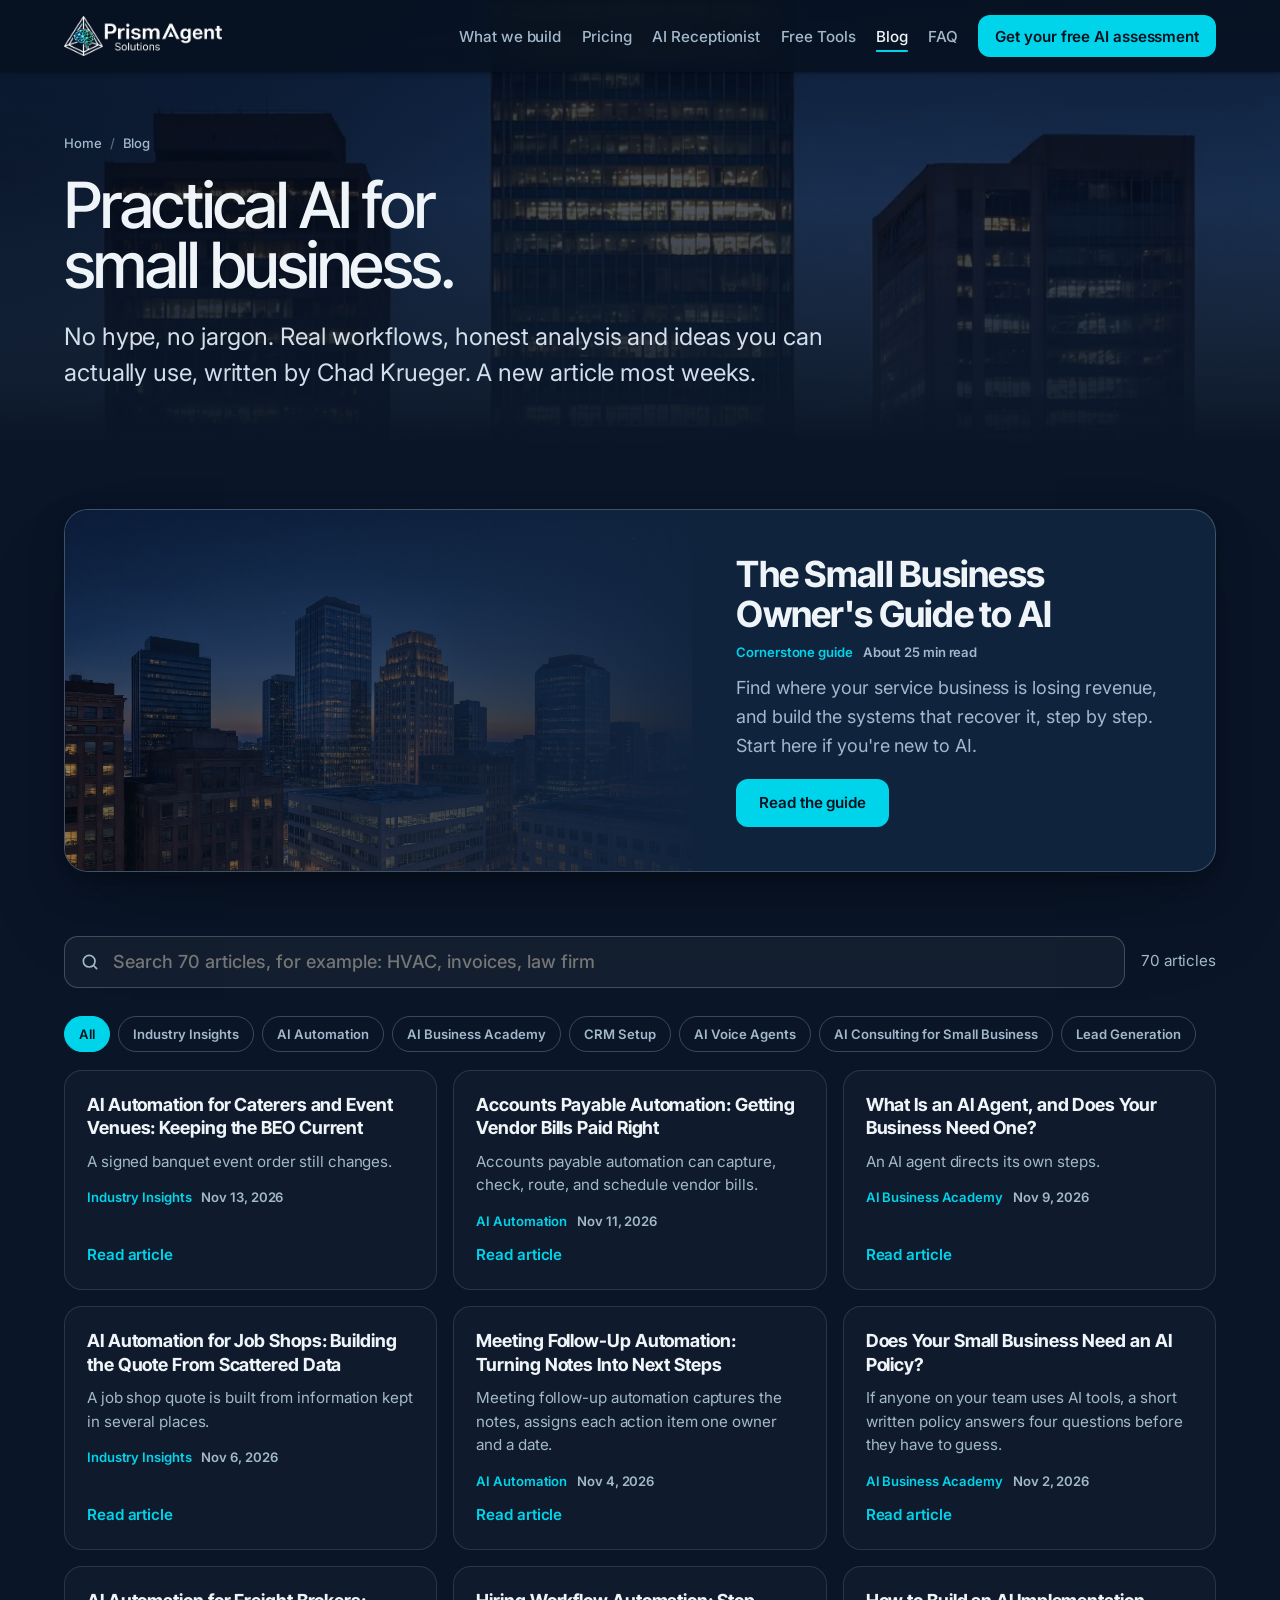
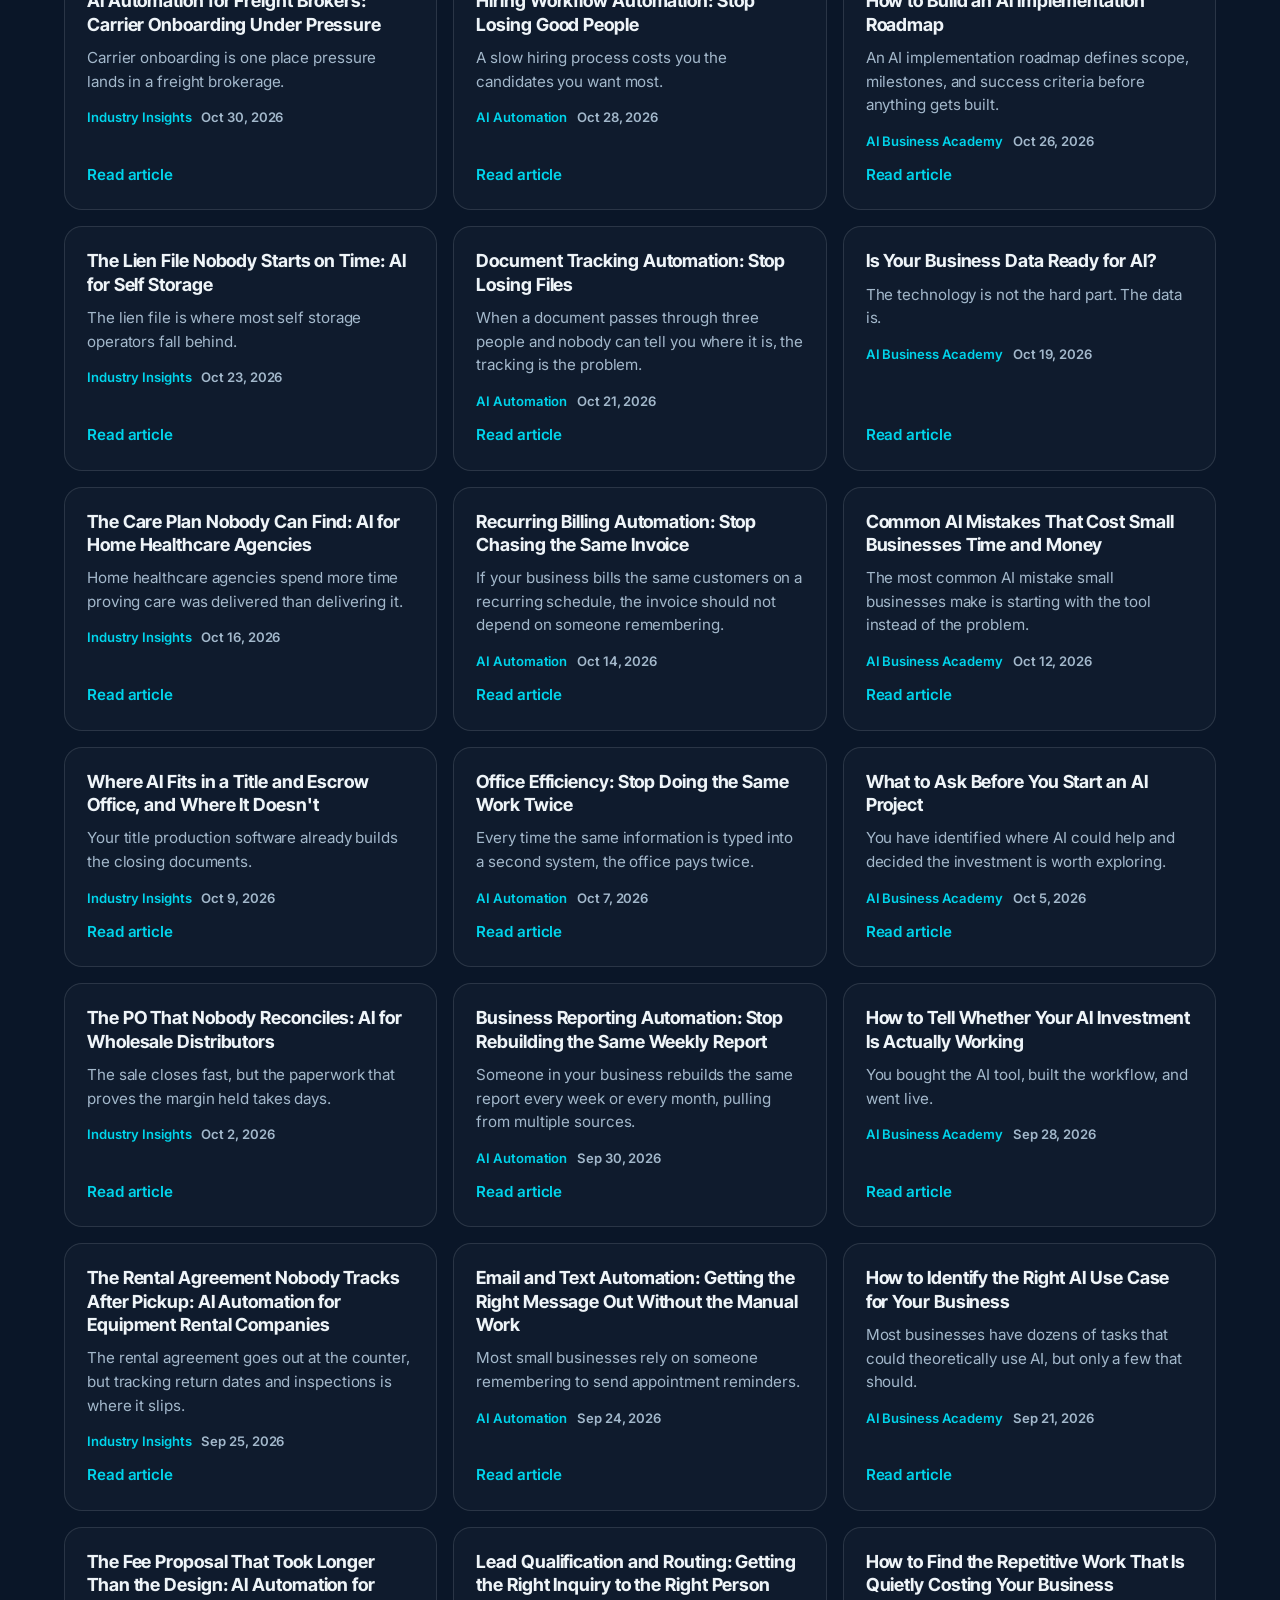
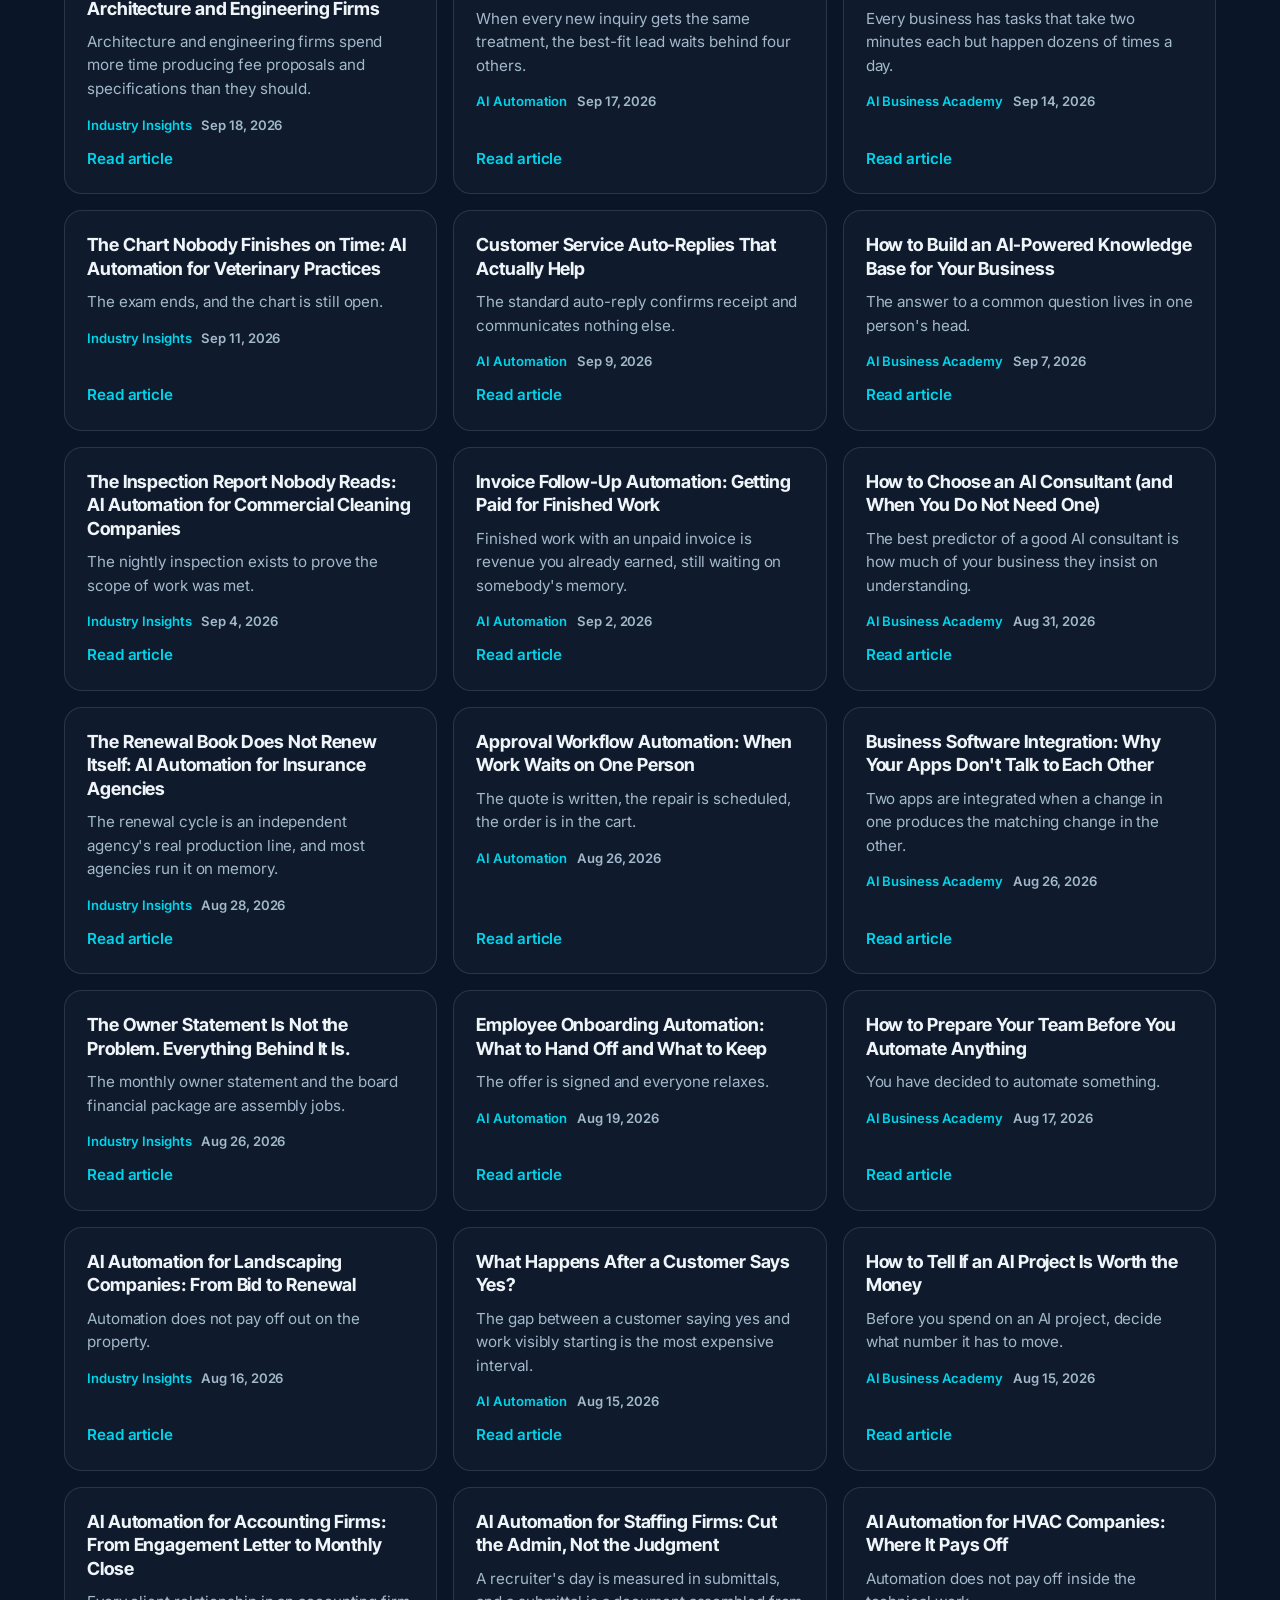
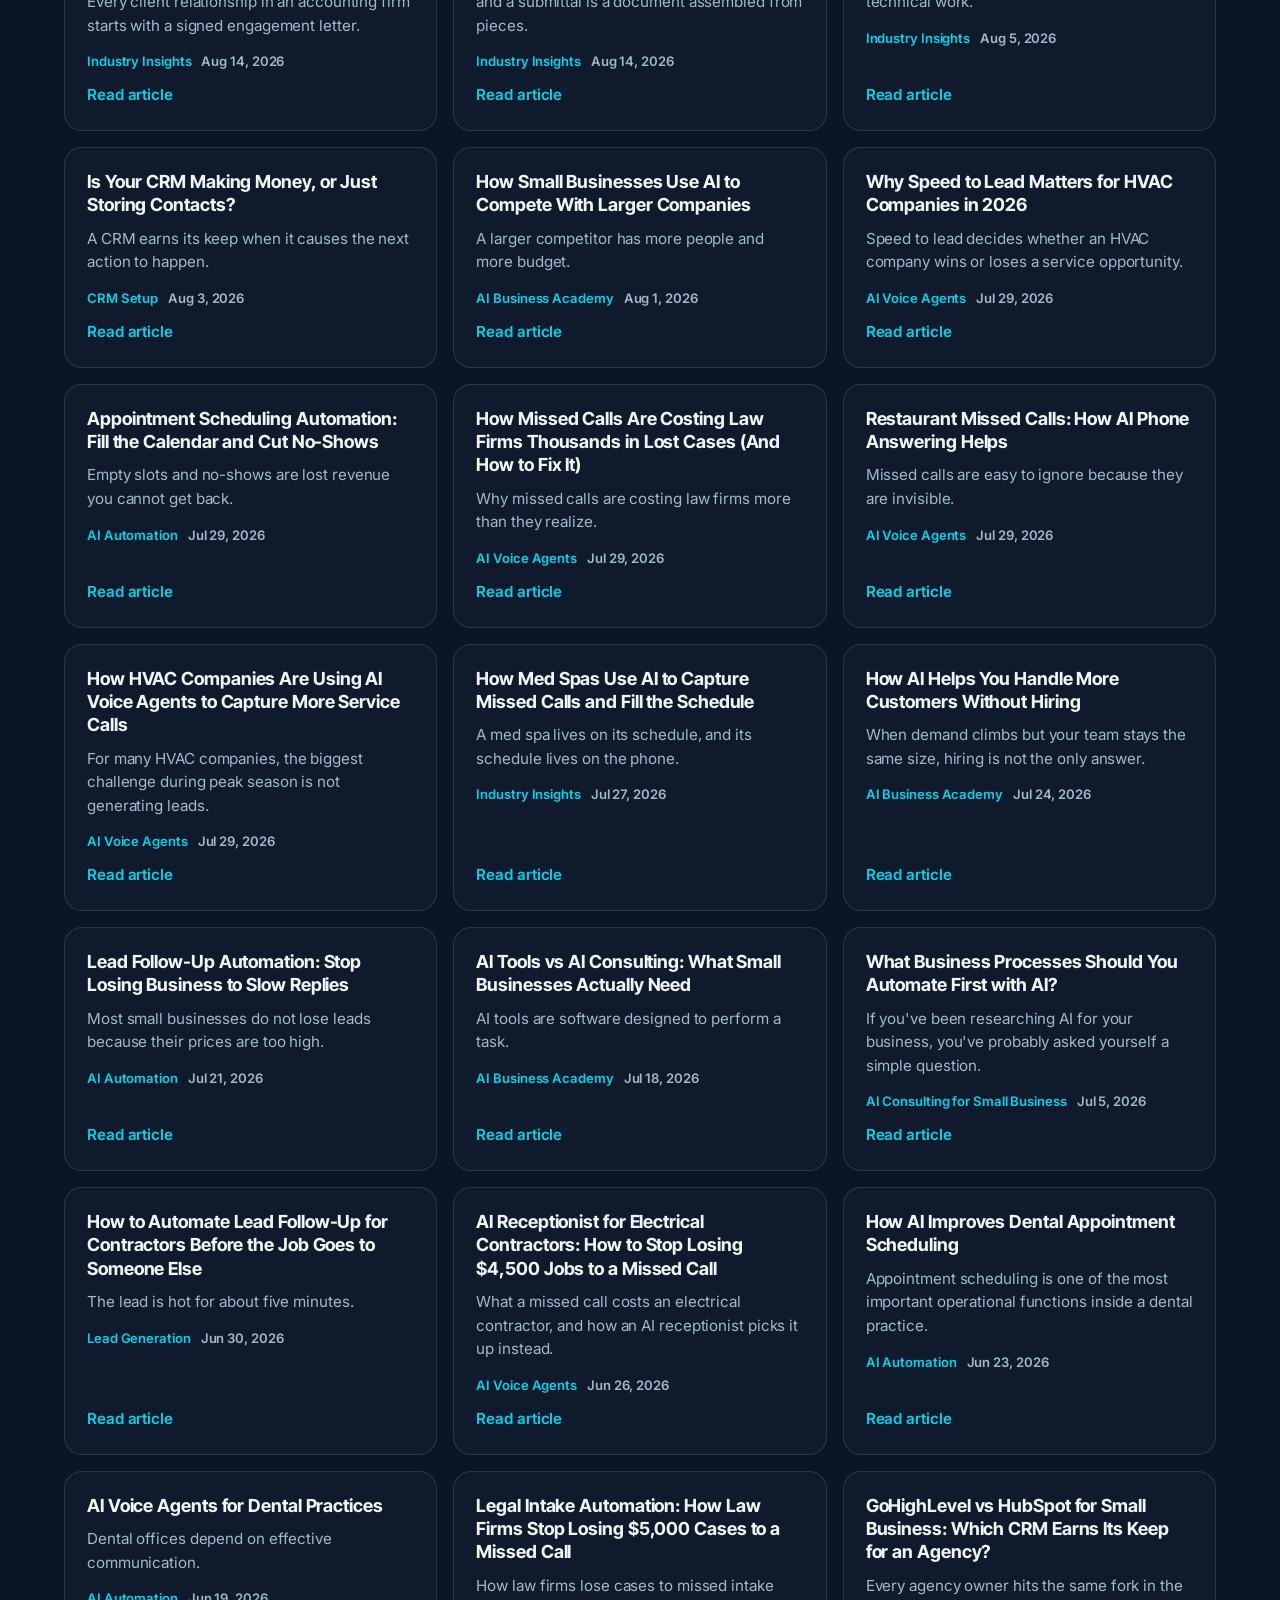
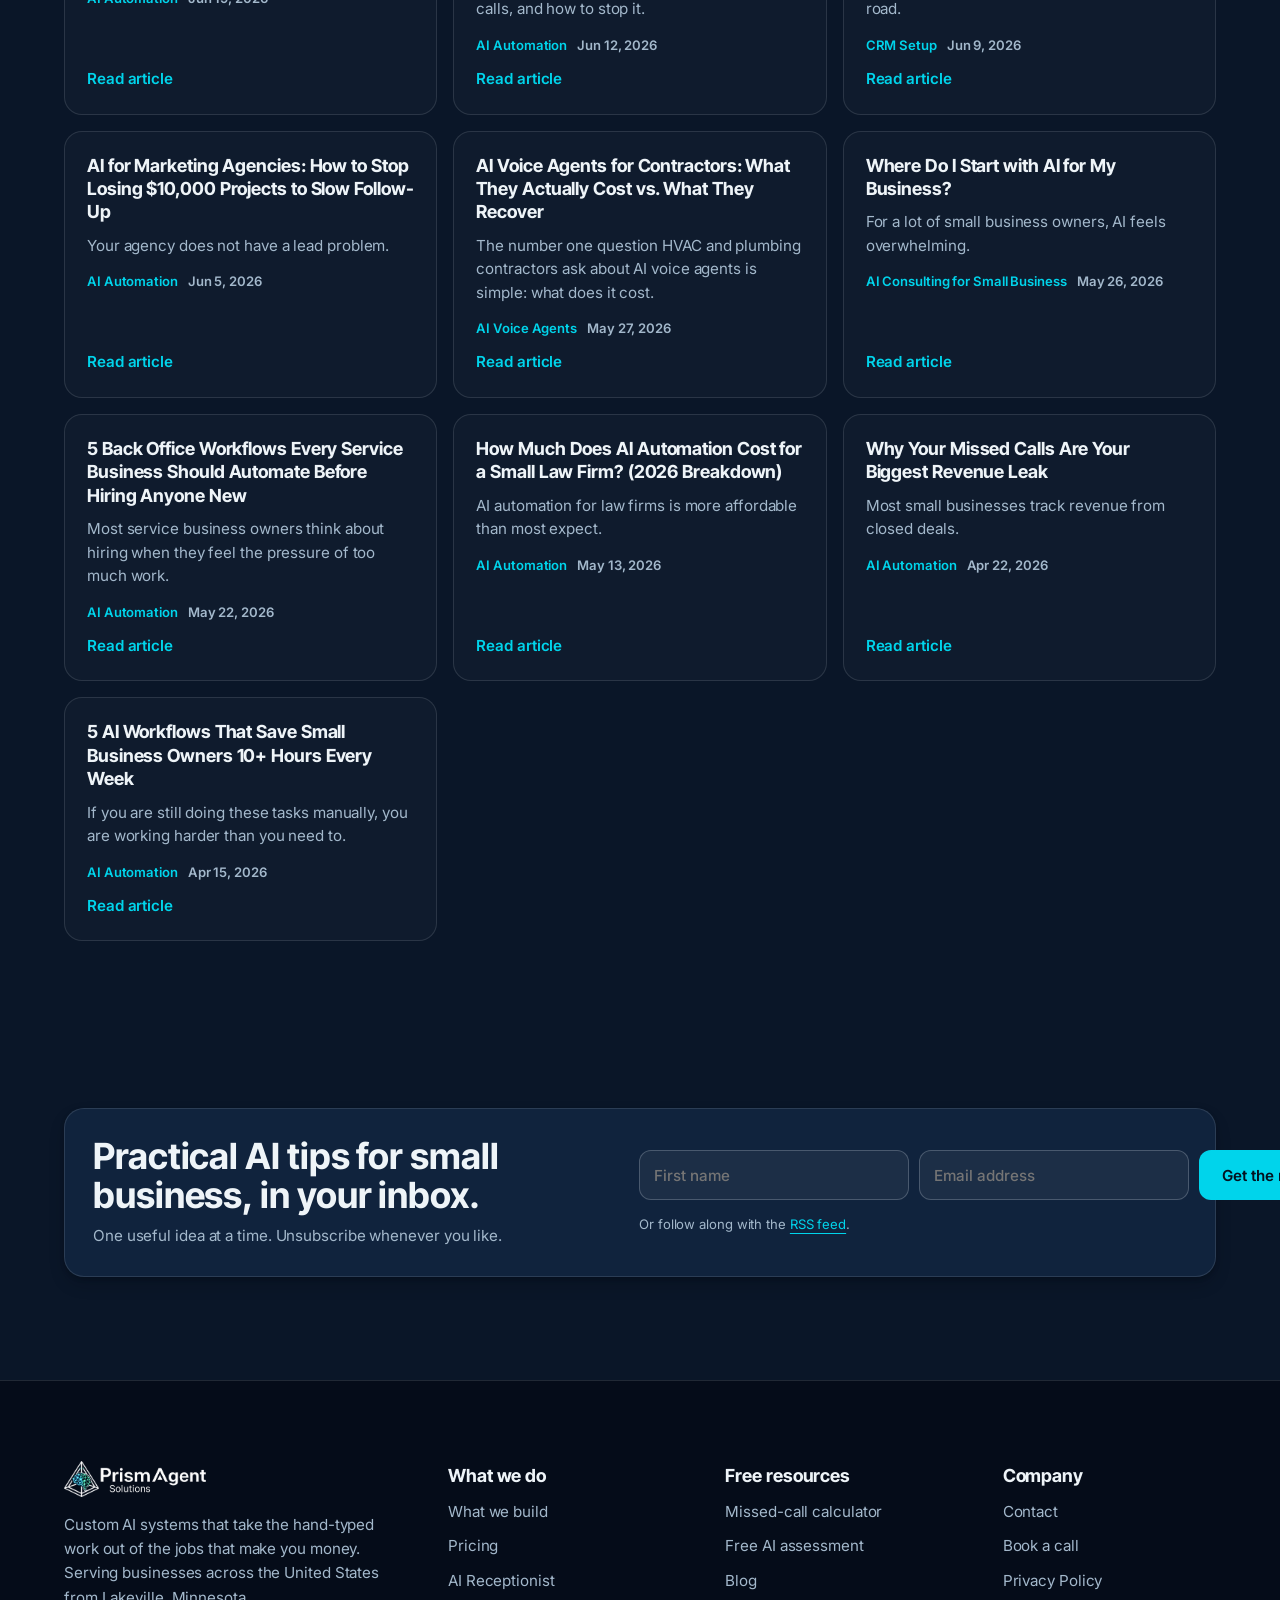
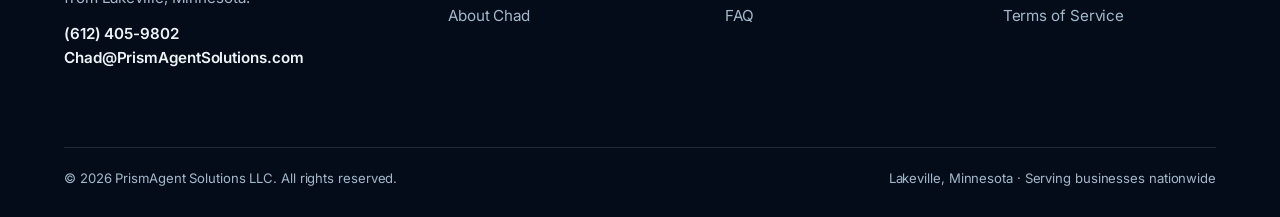
==== commit 9f8a399d: "Rewrite the Sound familiar? headlines as plain sentences (no AI noun-phrase pattern) Co-Authored-By:" ====
--- a/blog/index.html
+++ b/blog/index.html
@@ -189,10 +189,10 @@
       <a class="post" href="https://www.prismagentsolutions.com/blog/ai-tools-vs-ai-consulting" data-cat="AI Business Academy"><h3>AI Tools vs AI Consulting: What Small Businesses Actually Need</h3><p>AI tools are software designed to perform a task.</p><span class="meta"><span class="cat">AI Business Academy</span><time datetime="2026-07-18">Jul 18, 2026</time></span><span class="more">Read article</span></a>
       <a class="post" href="https://www.prismagentsolutions.com/blog/business-processes-to-automate-with-ai" data-cat="AI Consulting for Small Business"><h3>What Business Processes Should You Automate First with AI?</h3><p>If you&#x27;ve been researching AI for your business, you&#x27;ve probably asked yourself a simple question.</p><span class="meta"><span class="cat">AI Consulting for Small Business</span><time datetime="2026-07-05">Jul 5, 2026</time></span><span class="more">Read article</span></a>
       <a class="post" href="https://www.prismagentsolutions.com/blog/automate-lead-follow-up-for-contractors" data-cat="Lead Generation"><h3>How to Automate Lead Follow-Up for Contractors Before the Job Goes to Someone Else</h3><p>The lead is hot for about five minutes.</p><span class="meta"><span class="cat">Lead Generation</span><time datetime="2026-06-30">Jun 30, 2026</time></span><span class="more">Read article</span></a>
-      <a class="post" href="https://www.prismagentsolutions.com/blog/ai-receptionist-for-electrical-contractors" data-cat="AI Voice Agents"><h3>AI Receptionist for Electrical Contractors: How to Stop Losing $4,500 Jobs to a Missed Call</h3><p>The call you already lost this week.</p><span class="meta"><span class="cat">AI Voice Agents</span><time datetime="2026-06-26">Jun 26, 2026</time></span><span class="more">Read article</span></a>
+      <a class="post" href="https://www.prismagentsolutions.com/blog/ai-receptionist-for-electrical-contractors" data-cat="AI Voice Agents"><h3>AI Receptionist for Electrical Contractors: How to Stop Losing $4,500 Jobs to a Missed Call</h3><p>What a missed call costs an electrical contractor, and how an AI receptionist picks it up instead.</p><span class="meta"><span class="cat">AI Voice Agents</span><time datetime="2026-06-26">Jun 26, 2026</time></span><span class="more">Read article</span></a>
       <a class="post" href="https://www.prismagentsolutions.com/blog/how-ai-improves-dental-appointment-scheduling" data-cat="AI Automation"><h3>How AI Improves Dental Appointment Scheduling</h3><p>Appointment scheduling is one of the most important operational functions inside a dental practice.</p><span class="meta"><span class="cat">AI Automation</span><time datetime="2026-06-23">Jun 23, 2026</time></span><span class="more">Read article</span></a>
       <a class="post" href="https://www.prismagentsolutions.com/blog/ai-voice-agents-for-dental-practices" data-cat="AI Automation"><h3>AI Voice Agents for Dental Practices</h3><p>Dental offices depend on effective communication.</p><span class="meta"><span class="cat">AI Automation</span><time datetime="2026-06-19">Jun 19, 2026</time></span><span class="more">Read article</span></a>
-      <a class="post" href="https://www.prismagentsolutions.com/blog/legal-intake-automation-law-firms" data-cat="AI Automation"><h3>Legal Intake Automation: How Law Firms Stop Losing $5,000 Cases to a Missed Call</h3><p>The call you never knew you missed.</p><span class="meta"><span class="cat">AI Automation</span><time datetime="2026-06-12">Jun 12, 2026</time></span><span class="more">Read article</span></a>
+      <a class="post" href="https://www.prismagentsolutions.com/blog/legal-intake-automation-law-firms" data-cat="AI Automation"><h3>Legal Intake Automation: How Law Firms Stop Losing $5,000 Cases to a Missed Call</h3><p>How law firms lose cases to missed intake calls, and how to stop it.</p><span class="meta"><span class="cat">AI Automation</span><time datetime="2026-06-12">Jun 12, 2026</time></span><span class="more">Read article</span></a>
       <a class="post" href="https://www.prismagentsolutions.com/blog/gohighlevel-vs-hubspot-for-agencies" data-cat="CRM Setup"><h3>GoHighLevel vs HubSpot for Small Business: Which CRM Earns Its Keep for an Agency?</h3><p>Every agency owner hits the same fork in the road.</p><span class="meta"><span class="cat">CRM Setup</span><time datetime="2026-06-09">Jun 9, 2026</time></span><span class="more">Read article</span></a>
       <a class="post" href="https://www.prismagentsolutions.com/blog/ai-for-marketing-agencies-lead-follow-up" data-cat="AI Automation"><h3>AI for Marketing Agencies: How to Stop Losing $10,000 Projects to Slow Follow-Up</h3><p>Your agency does not have a lead problem.</p><span class="meta"><span class="cat">AI Automation</span><time datetime="2026-06-05">Jun 5, 2026</time></span><span class="more">Read article</span></a>
       <a class="post" href="https://www.prismagentsolutions.com/blog/ai-voice-agent-contractor-cost-recovery" data-cat="AI Voice Agents"><h3>AI Voice Agents for Contractors: What They Actually Cost vs. What They Recover</h3><p>The number one question HVAC and plumbing contractors ask about AI voice agents is simple: what does it cost.</p><span class="meta"><span class="cat">AI Voice Agents</span><time datetime="2026-05-27">May 27, 2026</time></span><span class="more">Read article</span></a>
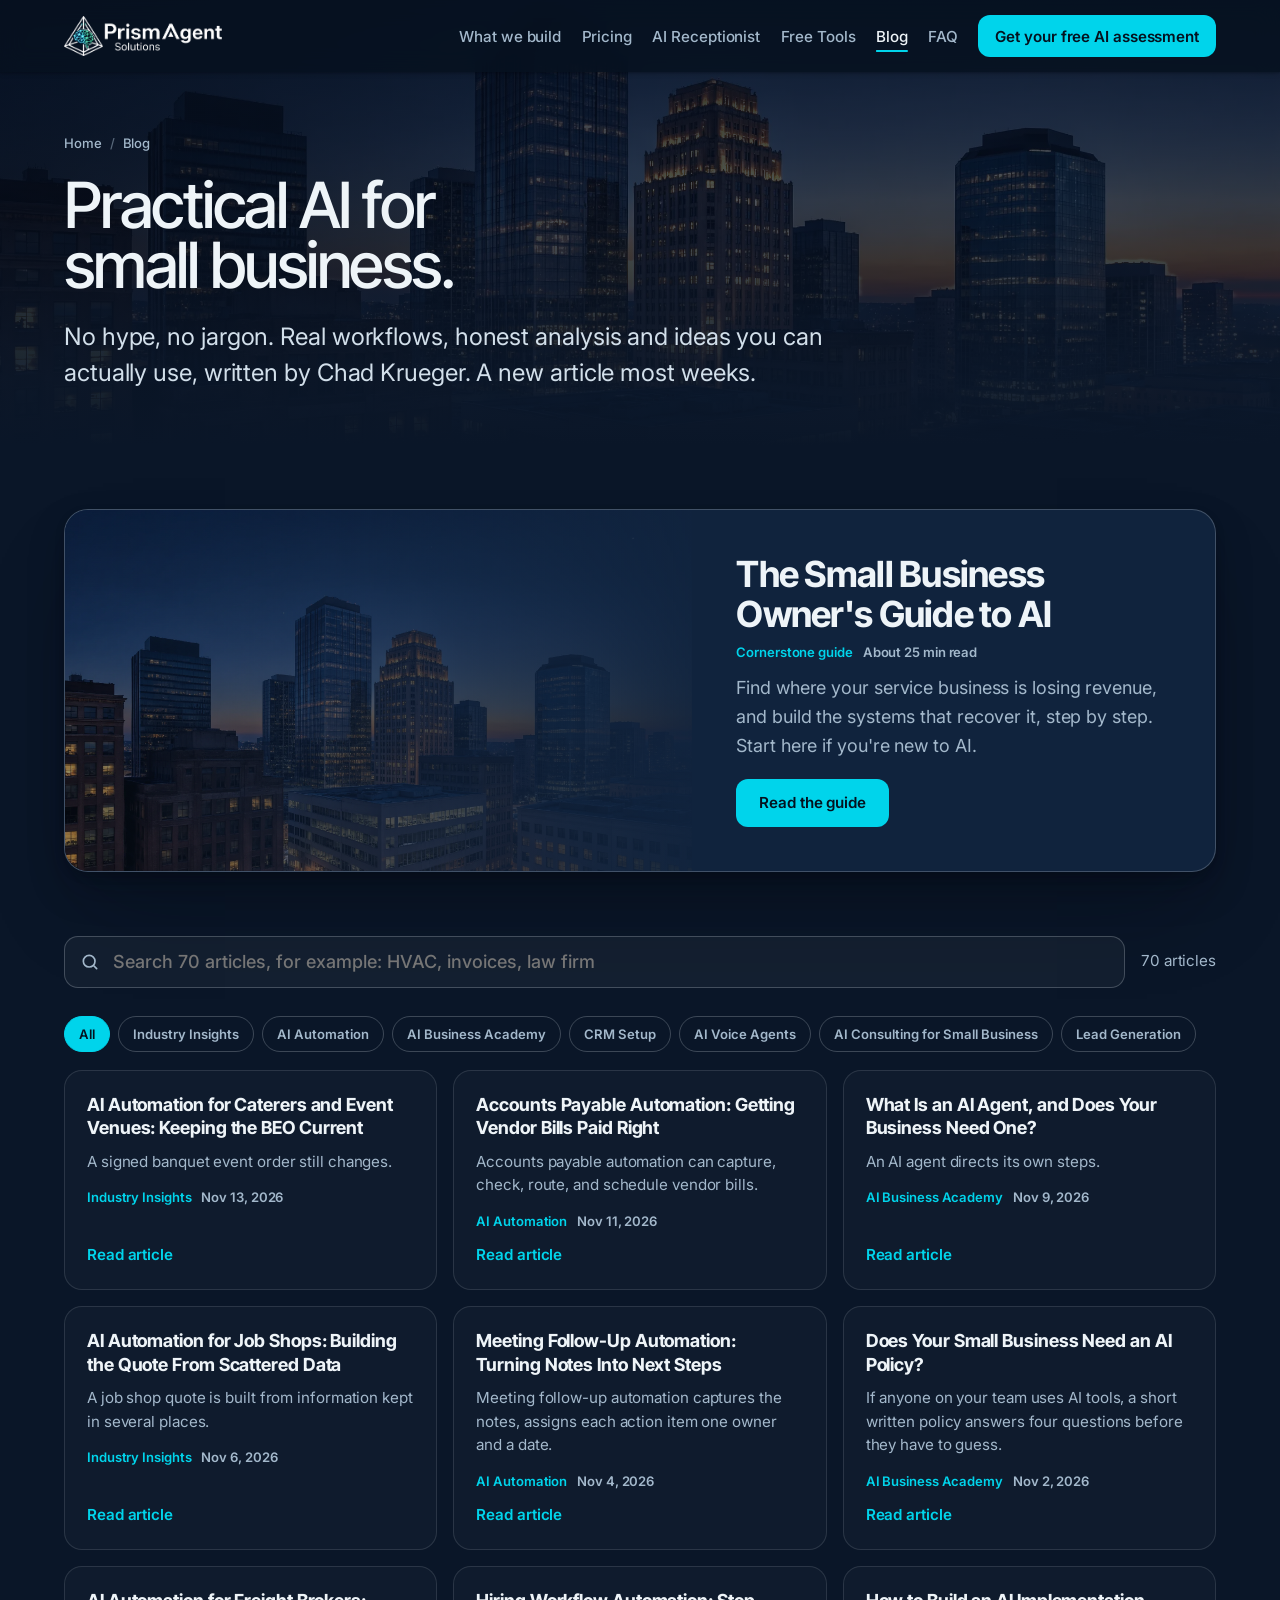
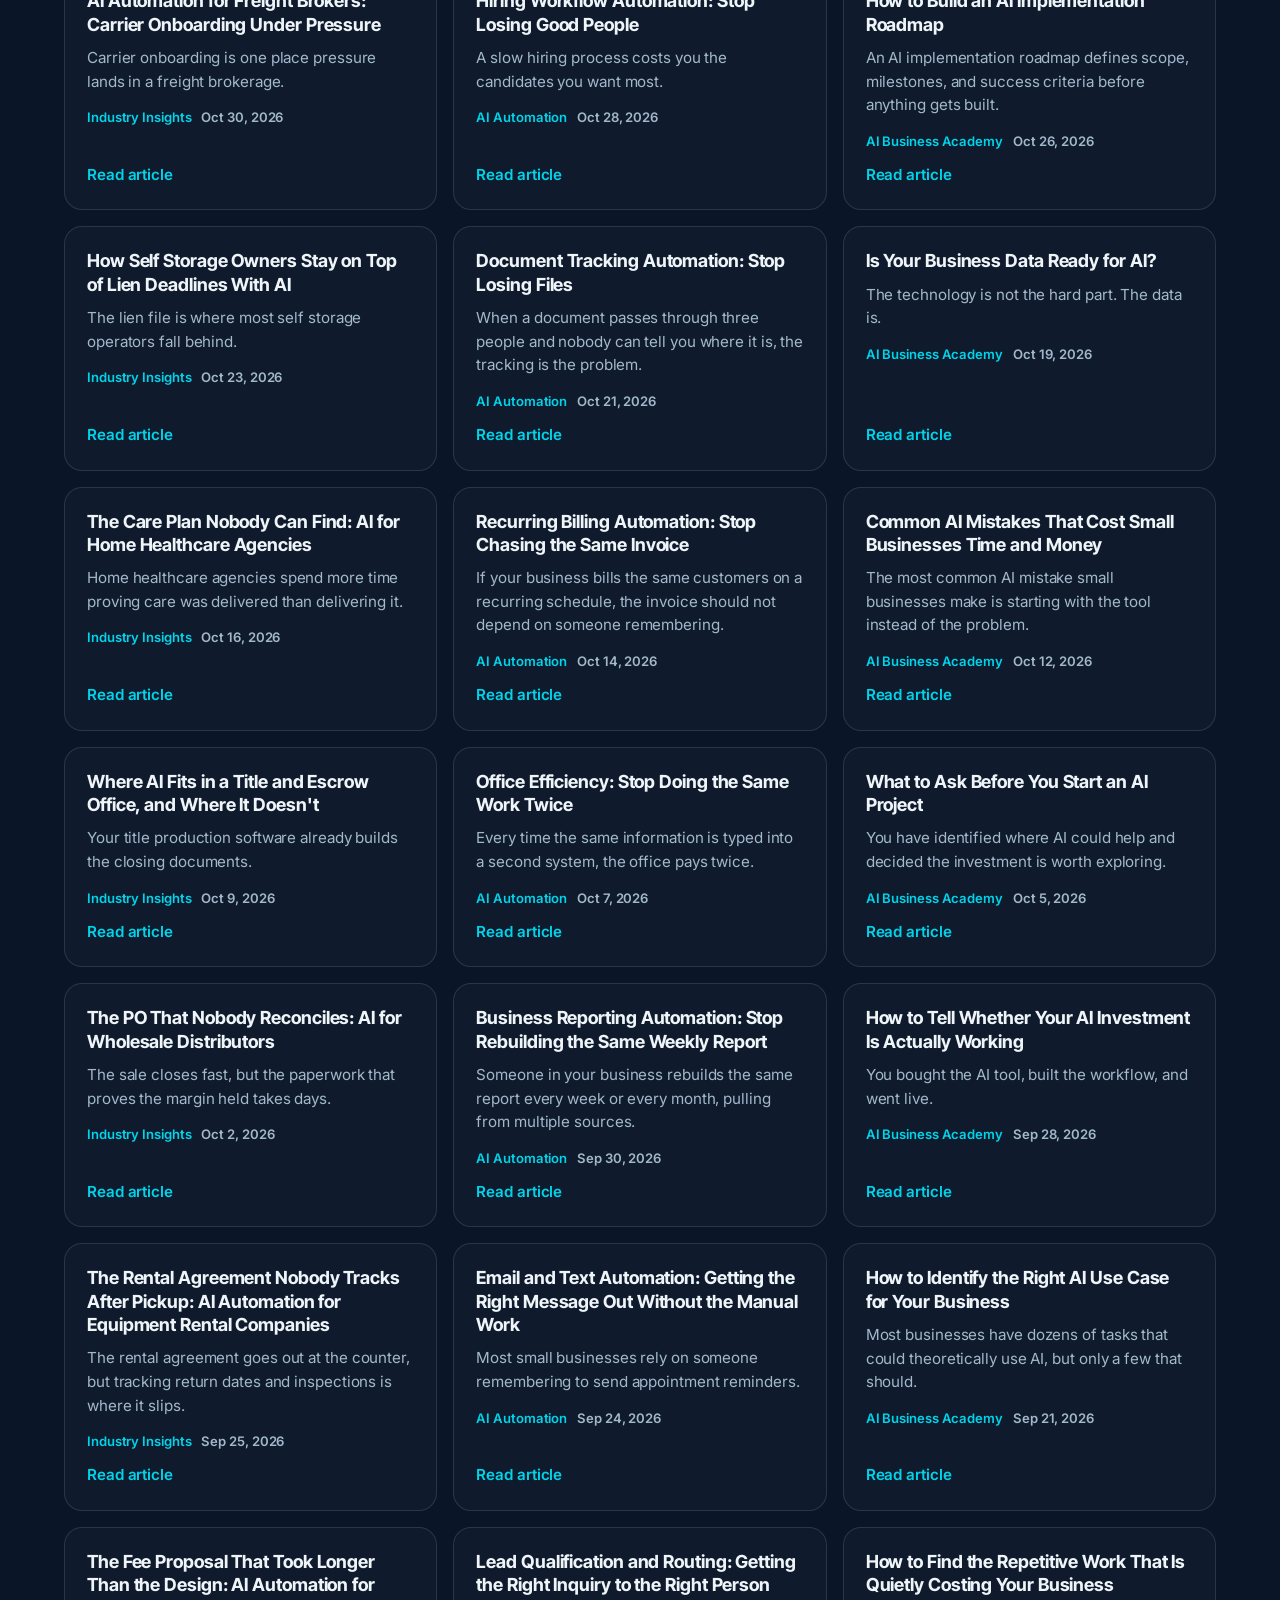
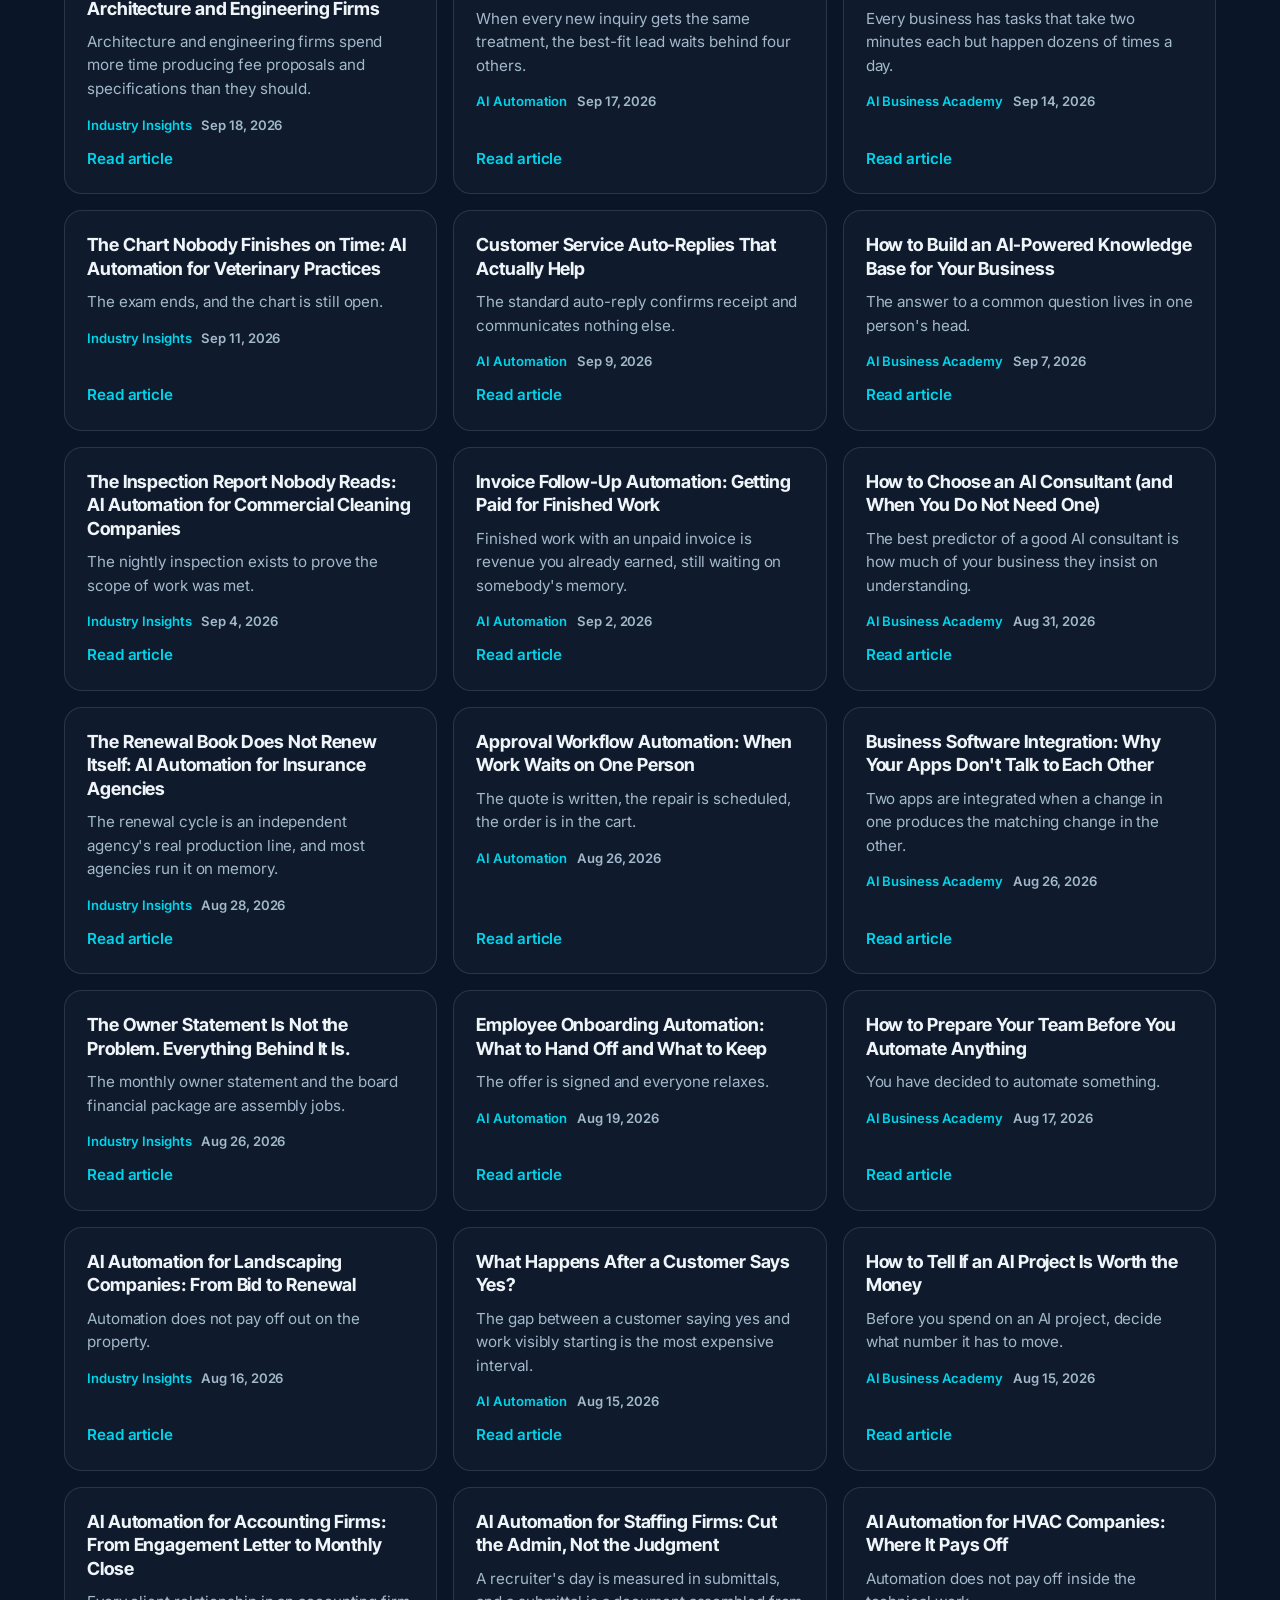
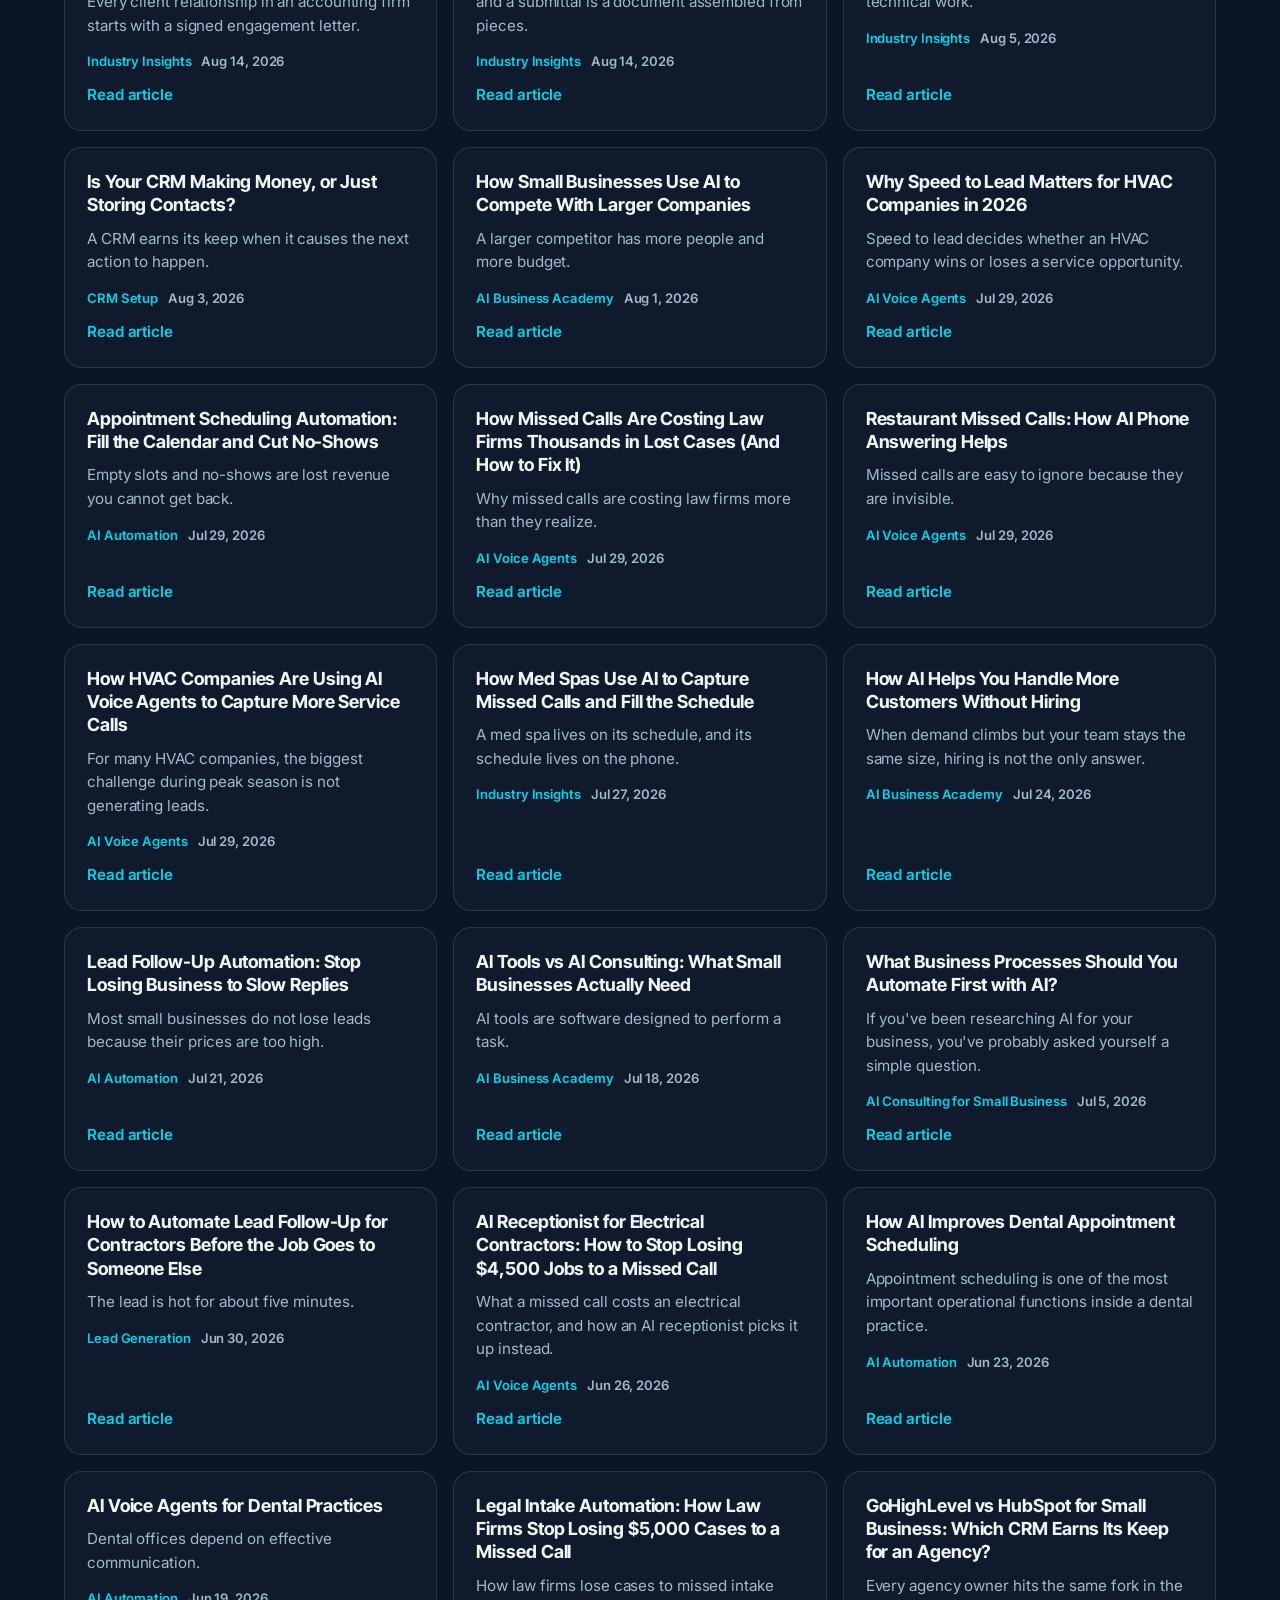
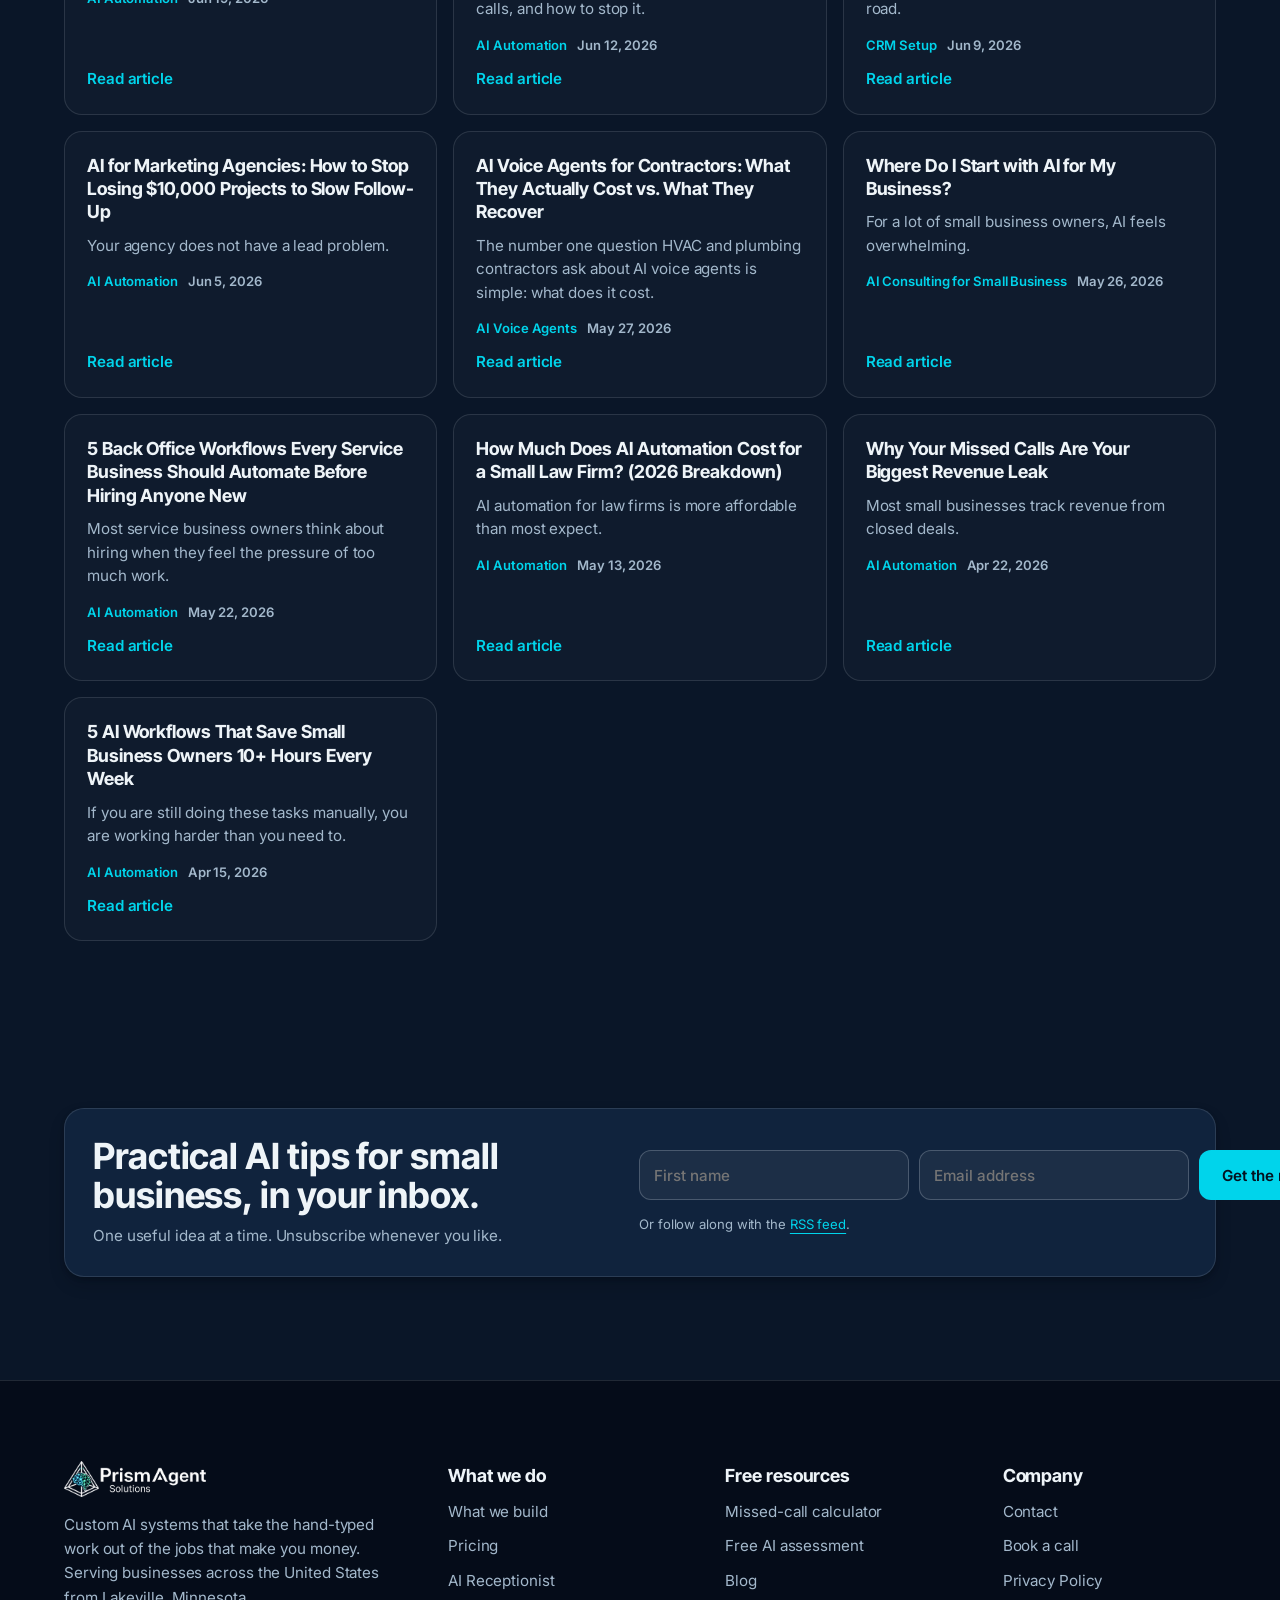
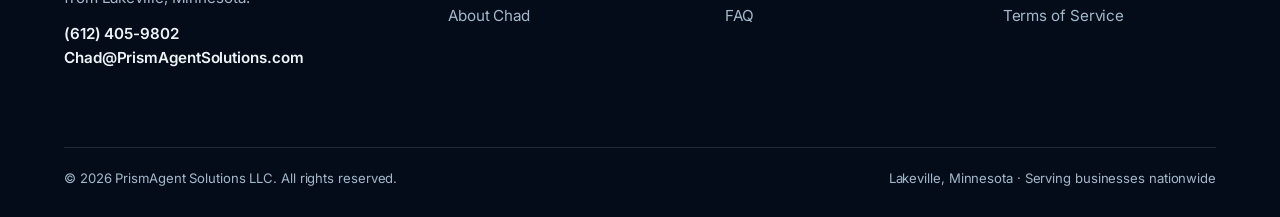
==== commit 7f0d856b: "Storage article title, plain English Co-Authored-By: Claude Opus 5.5 <noreply@anthropic.com> Claude-" ====
--- a/blog/index.html
+++ b/blog/index.html
@@ -29,7 +29,7 @@
 <link rel="stylesheet" href="../assets/site.css">
 <script>document.documentElement.classList.remove("no-js")</script>
 <noscript><style>[data-sc-in],[data-sc-stagger]>*,[data-sc-cue]{opacity:1!important;transform:none!important}</style></noscript>
-<script type="application/ld+json">{"@context":"https://schema.org","@graph":[{"@type":["Organization","ProfessionalService"],"@id":"https://www.prismagentsolutions.com/#org","name":"PrismAgent Solutions","legalName":"PrismAgent Solutions LLC","url":"https://www.prismagentsolutions.com/","logo":"https://www.prismagentsolutions.com/home/assets/logo-dark.webp","image":"https://www.prismagentsolutions.com/home/assets/og-image.jpg","description":"PrismAgent Solutions builds custom AI systems for small and mid-size businesses across the United States: reports that publish themselves, proposals and work orders that build themselves, numbers pulled out of old software into dashboards owners actually read, and calls and leads answered day or night. Built inside the tools you already use, checked by your people, measured in dollars.","telephone":"+1-612-405-9802","email":"Chad@PrismAgentSolutions.com","address":{"@type":"PostalAddress","addressLocality":"Lakeville","addressRegion":"MN","addressCountry":"US"},"areaServed":{"@type":"Country","name":"United States"},"founder":{"@id":"https://www.prismagentsolutions.com/#chad"},"knowsAbout":["AI automation for small business","AI voice agents","AI receptionist","document automation","proposal automation","business reporting automation","private AI","GoHighLevel CRM","n8n workflow automation"]},{"@type":"WebSite","@id":"https://www.prismagentsolutions.com/#website","url":"https://www.prismagentsolutions.com/","name":"PrismAgent Solutions","publisher":{"@id":"https://www.prismagentsolutions.com/#org"},"inLanguage":"en-US"},{"@type":"Person","@id":"https://www.prismagentsolutions.com/#chad","name":"Chad Krueger","jobTitle":"Founder","worksFor":{"@id":"https://www.prismagentsolutions.com/#org"},"url":"https://www.prismagentsolutions.com/#about"},{"@type":"Blog","@id":"https://www.prismagentsolutions.com/blog#blog","name":"PrismAgent Solutions Blog","url":"https://www.prismagentsolutions.com/blog","description":"Practical AI for small business: real workflows, honest analysis and ideas you can use.","publisher":{"@id":"https://www.prismagentsolutions.com/#org"},"blogPost":[{"@type":"BlogPosting","headline":"AI Automation for Caterers and Event Venues: Keeping the BEO Current","url":"https://www.prismagentsolutions.com/blog/ai-automation-for-caterers-and-event-venues","datePublished":"2026-11-13","author":{"@id":"https://www.prismagentsolutions.com/#chad"}},{"@type":"BlogPosting","headline":"Accounts Payable Automation: Getting Vendor Bills Paid Right","url":"https://www.prismagentsolutions.com/blog/accounts-payable-automation","datePublished":"2026-11-11","author":{"@id":"https://www.prismagentsolutions.com/#chad"}},{"@type":"BlogPosting","headline":"What Is an AI Agent, and Does Your Business Need One?","url":"https://www.prismagentsolutions.com/blog/what-is-an-ai-agent","datePublished":"2026-11-09","author":{"@id":"https://www.prismagentsolutions.com/#chad"}},{"@type":"BlogPosting","headline":"AI Automation for Job Shops: Building the Quote From Scattered Data","url":"https://www.prismagentsolutions.com/blog/ai-automation-for-job-shops","datePublished":"2026-11-06","author":{"@id":"https://www.prismagentsolutions.com/#chad"}},{"@type":"BlogPosting","headline":"Meeting Follow-Up Automation: Turning Notes Into Next Steps","url":"https://www.prismagentsolutions.com/blog/meeting-follow-up-automation","datePublished":"2026-11-04","author":{"@id":"https://www.prismagentsolutions.com/#chad"}},{"@type":"BlogPosting","headline":"Does Your Small Business Need an AI Policy?","url":"https://www.prismagentsolutions.com/blog/ai-policy-for-small-business","datePublished":"2026-11-02","author":{"@id":"https://www.prismagentsolutions.com/#chad"}},{"@type":"BlogPosting","headline":"AI Automation for Freight Brokers: Carrier Onboarding Under Pressure","url":"https://www.prismagentsolutions.com/blog/ai-automation-freight-brokers","datePublished":"2026-10-30","author":{"@id":"https://www.prismagentsolutions.com/#chad"}},{"@type":"BlogPosting","headline":"Hiring Workflow Automation: Stop Losing Good People","url":"https://www.prismagentsolutions.com/blog/hiring-workflow-automation","datePublished":"2026-10-28","author":{"@id":"https://www.prismagentsolutions.com/#chad"}},{"@type":"BlogPosting","headline":"How to Build an AI Implementation Roadmap","url":"https://www.prismagentsolutions.com/blog/ai-implementation-roadmap-small-business","datePublished":"2026-10-26","author":{"@id":"https://www.prismagentsolutions.com/#chad"}},{"@type":"BlogPosting","headline":"The Lien File Nobody Starts on Time: AI for Self Storage","url":"https://www.prismagentsolutions.com/blog/ai-automation-self-storage-operators","datePublished":"2026-10-23","author":{"@id":"https://www.prismagentsolutions.com/#chad"}},{"@type":"BlogPosting","headline":"Document Tracking Automation: Stop Losing Files","url":"https://www.prismagentsolutions.com/blog/document-tracking-automation","datePublished":"2026-10-21","author":{"@id":"https://www.prismagentsolutions.com/#chad"}},{"@type":"BlogPosting","headline":"Is Your Business Data Ready for AI?","url":"https://www.prismagentsolutions.com/blog/data-readiness-for-ai","datePublished":"2026-10-19","author":{"@id":"https://www.prismagentsolutions.com/#chad"}}]},{"@type":"BreadcrumbList","itemListElement":[{"@type":"ListItem","position":1,"name":"Home","item":"https://www.prismagentsolutions.com/"},{"@type":"ListItem","position":2,"name":"Blog","item":"https://www.prismagentsolutions.com/blog"}]}]}</script>
+<script type="application/ld+json">{"@context":"https://schema.org","@graph":[{"@type":["Organization","ProfessionalService"],"@id":"https://www.prismagentsolutions.com/#org","name":"PrismAgent Solutions","legalName":"PrismAgent Solutions LLC","url":"https://www.prismagentsolutions.com/","logo":"https://www.prismagentsolutions.com/home/assets/logo-dark.webp","image":"https://www.prismagentsolutions.com/home/assets/og-image.jpg","description":"PrismAgent Solutions builds custom AI systems for small and mid-size businesses across the United States: automated reports, proposals and work orders, numbers pulled out of old software into dashboards owners actually read, and calls and leads answered day or night. Built inside the tools you already use, checked by your people, measured in dollars.","telephone":"+1-612-405-9802","email":"Chad@PrismAgentSolutions.com","address":{"@type":"PostalAddress","addressLocality":"Lakeville","addressRegion":"MN","addressCountry":"US"},"areaServed":{"@type":"Country","name":"United States"},"founder":{"@id":"https://www.prismagentsolutions.com/#chad"},"knowsAbout":["AI automation for small business","AI voice agents","AI receptionist","document automation","proposal automation","business reporting automation","private AI","GoHighLevel CRM","n8n workflow automation"]},{"@type":"WebSite","@id":"https://www.prismagentsolutions.com/#website","url":"https://www.prismagentsolutions.com/","name":"PrismAgent Solutions","publisher":{"@id":"https://www.prismagentsolutions.com/#org"},"inLanguage":"en-US"},{"@type":"Person","@id":"https://www.prismagentsolutions.com/#chad","name":"Chad Krueger","jobTitle":"Founder","worksFor":{"@id":"https://www.prismagentsolutions.com/#org"},"url":"https://www.prismagentsolutions.com/#about"},{"@type":"Blog","@id":"https://www.prismagentsolutions.com/blog#blog","name":"PrismAgent Solutions Blog","url":"https://www.prismagentsolutions.com/blog","description":"Practical AI for small business: real workflows, honest analysis and ideas you can use.","publisher":{"@id":"https://www.prismagentsolutions.com/#org"},"blogPost":[{"@type":"BlogPosting","headline":"AI Automation for Caterers and Event Venues: Keeping the BEO Current","url":"https://www.prismagentsolutions.com/blog/ai-automation-for-caterers-and-event-venues","datePublished":"2026-11-13","author":{"@id":"https://www.prismagentsolutions.com/#chad"}},{"@type":"BlogPosting","headline":"Accounts Payable Automation: Getting Vendor Bills Paid Right","url":"https://www.prismagentsolutions.com/blog/accounts-payable-automation","datePublished":"2026-11-11","author":{"@id":"https://www.prismagentsolutions.com/#chad"}},{"@type":"BlogPosting","headline":"What Is an AI Agent, and Does Your Business Need One?","url":"https://www.prismagentsolutions.com/blog/what-is-an-ai-agent","datePublished":"2026-11-09","author":{"@id":"https://www.prismagentsolutions.com/#chad"}},{"@type":"BlogPosting","headline":"AI Automation for Job Shops: Building the Quote From Scattered Data","url":"https://www.prismagentsolutions.com/blog/ai-automation-for-job-shops","datePublished":"2026-11-06","author":{"@id":"https://www.prismagentsolutions.com/#chad"}},{"@type":"BlogPosting","headline":"Meeting Follow-Up Automation: Turning Notes Into Next Steps","url":"https://www.prismagentsolutions.com/blog/meeting-follow-up-automation","datePublished":"2026-11-04","author":{"@id":"https://www.prismagentsolutions.com/#chad"}},{"@type":"BlogPosting","headline":"Does Your Small Business Need an AI Policy?","url":"https://www.prismagentsolutions.com/blog/ai-policy-for-small-business","datePublished":"2026-11-02","author":{"@id":"https://www.prismagentsolutions.com/#chad"}},{"@type":"BlogPosting","headline":"AI Automation for Freight Brokers: Carrier Onboarding Under Pressure","url":"https://www.prismagentsolutions.com/blog/ai-automation-freight-brokers","datePublished":"2026-10-30","author":{"@id":"https://www.prismagentsolutions.com/#chad"}},{"@type":"BlogPosting","headline":"Hiring Workflow Automation: Stop Losing Good People","url":"https://www.prismagentsolutions.com/blog/hiring-workflow-automation","datePublished":"2026-10-28","author":{"@id":"https://www.prismagentsolutions.com/#chad"}},{"@type":"BlogPosting","headline":"How to Build an AI Implementation Roadmap","url":"https://www.prismagentsolutions.com/blog/ai-implementation-roadmap-small-business","datePublished":"2026-10-26","author":{"@id":"https://www.prismagentsolutions.com/#chad"}},{"@type":"BlogPosting","headline":"How Self Storage Owners Stay on Top of Lien Deadlines With AI","url":"https://www.prismagentsolutions.com/blog/ai-automation-self-storage-operators","datePublished":"2026-10-23","author":{"@id":"https://www.prismagentsolutions.com/#chad"}},{"@type":"BlogPosting","headline":"Document Tracking Automation: Stop Losing Files","url":"https://www.prismagentsolutions.com/blog/document-tracking-automation","datePublished":"2026-10-21","author":{"@id":"https://www.prismagentsolutions.com/#chad"}},{"@type":"BlogPosting","headline":"Is Your Business Data Ready for AI?","url":"https://www.prismagentsolutions.com/blog/data-readiness-for-ai","datePublished":"2026-10-19","author":{"@id":"https://www.prismagentsolutions.com/#chad"}}]},{"@type":"BreadcrumbList","itemListElement":[{"@type":"ListItem","position":1,"name":"Home","item":"https://www.prismagentsolutions.com/"},{"@type":"ListItem","position":2,"name":"Blog","item":"https://www.prismagentsolutions.com/blog"}]}]}</script>
 <style>
 .filters { display: flex; gap: 8px; flex-wrap: wrap; margin: 0 0 18px; }
 .chip { border: 1px solid var(--sc-hairline-strong); background: transparent; color: var(--sc-ink-soft); border-radius: 999px; padding: 9px 14px; font: 600 var(--sc-t-xs) var(--sc-font-text); cursor: pointer; }
@@ -140,7 +140,7 @@
       <a class="post" href="https://www.prismagentsolutions.com/blog/ai-automation-freight-brokers" data-cat="Industry Insights"><h3>AI Automation for Freight Brokers: Carrier Onboarding Under Pressure</h3><p>Carrier onboarding is one place pressure lands in a freight brokerage.</p><span class="meta"><span class="cat">Industry Insights</span><time datetime="2026-10-30">Oct 30, 2026</time></span><span class="more">Read article</span></a>
       <a class="post" href="https://www.prismagentsolutions.com/blog/hiring-workflow-automation" data-cat="AI Automation"><h3>Hiring Workflow Automation: Stop Losing Good People</h3><p>A slow hiring process costs you the candidates you want most.</p><span class="meta"><span class="cat">AI Automation</span><time datetime="2026-10-28">Oct 28, 2026</time></span><span class="more">Read article</span></a>
       <a class="post" href="https://www.prismagentsolutions.com/blog/ai-implementation-roadmap-small-business" data-cat="AI Business Academy"><h3>How to Build an AI Implementation Roadmap</h3><p>An AI implementation roadmap defines scope, milestones, and success criteria before anything gets built.</p><span class="meta"><span class="cat">AI Business Academy</span><time datetime="2026-10-26">Oct 26, 2026</time></span><span class="more">Read article</span></a>
-      <a class="post" href="https://www.prismagentsolutions.com/blog/ai-automation-self-storage-operators" data-cat="Industry Insights"><h3>The Lien File Nobody Starts on Time: AI for Self Storage</h3><p>The lien file is where most self storage operators fall behind.</p><span class="meta"><span class="cat">Industry Insights</span><time datetime="2026-10-23">Oct 23, 2026</time></span><span class="more">Read article</span></a>
+      <a class="post" href="https://www.prismagentsolutions.com/blog/ai-automation-self-storage-operators" data-cat="Industry Insights"><h3>How Self Storage Owners Stay on Top of Lien Deadlines With AI</h3><p>The lien file is where most self storage operators fall behind.</p><span class="meta"><span class="cat">Industry Insights</span><time datetime="2026-10-23">Oct 23, 2026</time></span><span class="more">Read article</span></a>
       <a class="post" href="https://www.prismagentsolutions.com/blog/document-tracking-automation" data-cat="AI Automation"><h3>Document Tracking Automation: Stop Losing Files</h3><p>When a document passes through three people and nobody can tell you where it is, the tracking is the problem.</p><span class="meta"><span class="cat">AI Automation</span><time datetime="2026-10-21">Oct 21, 2026</time></span><span class="more">Read article</span></a>
       <a class="post" href="https://www.prismagentsolutions.com/blog/data-readiness-for-ai" data-cat="AI Business Academy"><h3>Is Your Business Data Ready for AI?</h3><p>The technology is not the hard part. The data is.</p><span class="meta"><span class="cat">AI Business Academy</span><time datetime="2026-10-19">Oct 19, 2026</time></span><span class="more">Read article</span></a>
       <a class="post" href="https://www.prismagentsolutions.com/blog/ai-automation-for-home-healthcare-agencies" data-cat="Industry Insights"><h3>The Care Plan Nobody Can Find: AI for Home Healthcare Agencies</h3><p>Home healthcare agencies spend more time proving care was delivered than delivering it.</p><span class="meta"><span class="cat">Industry Insights</span><time datetime="2026-10-16">Oct 16, 2026</time></span><span class="more">Read article</span></a>
